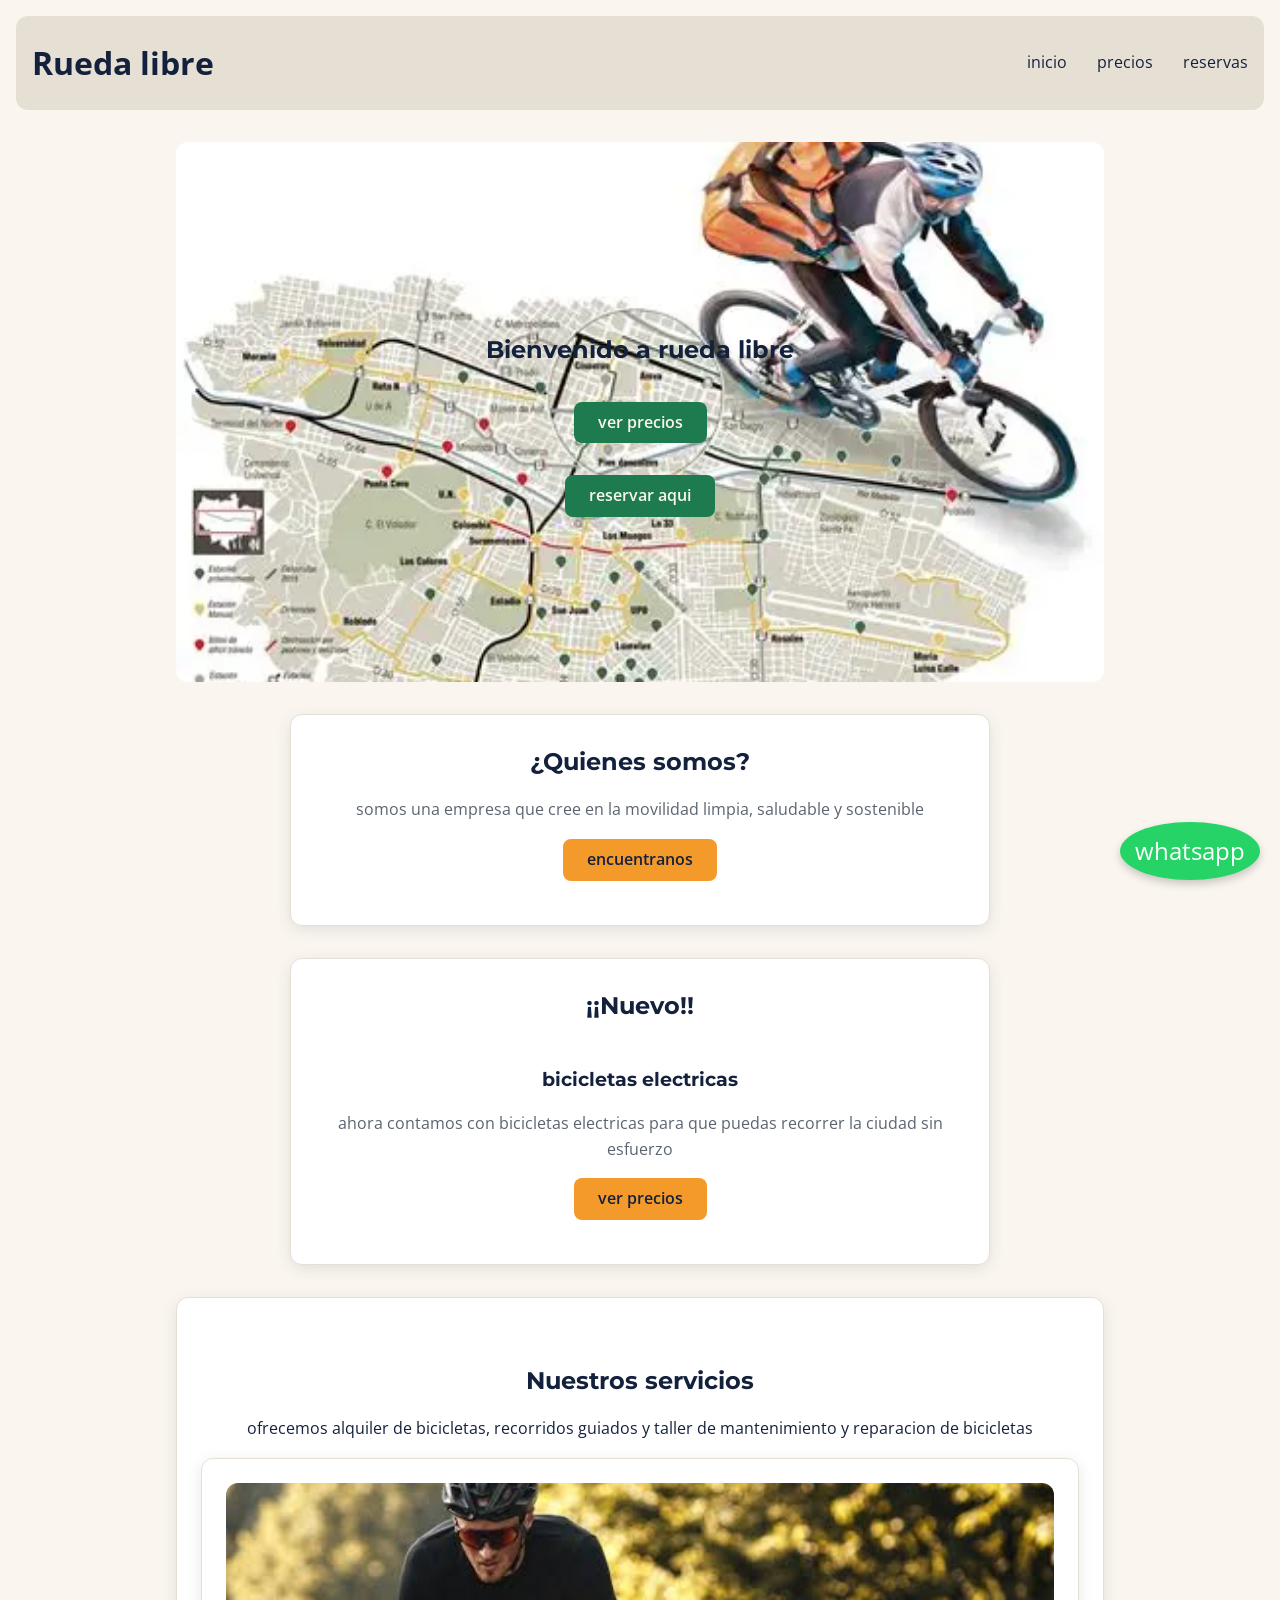
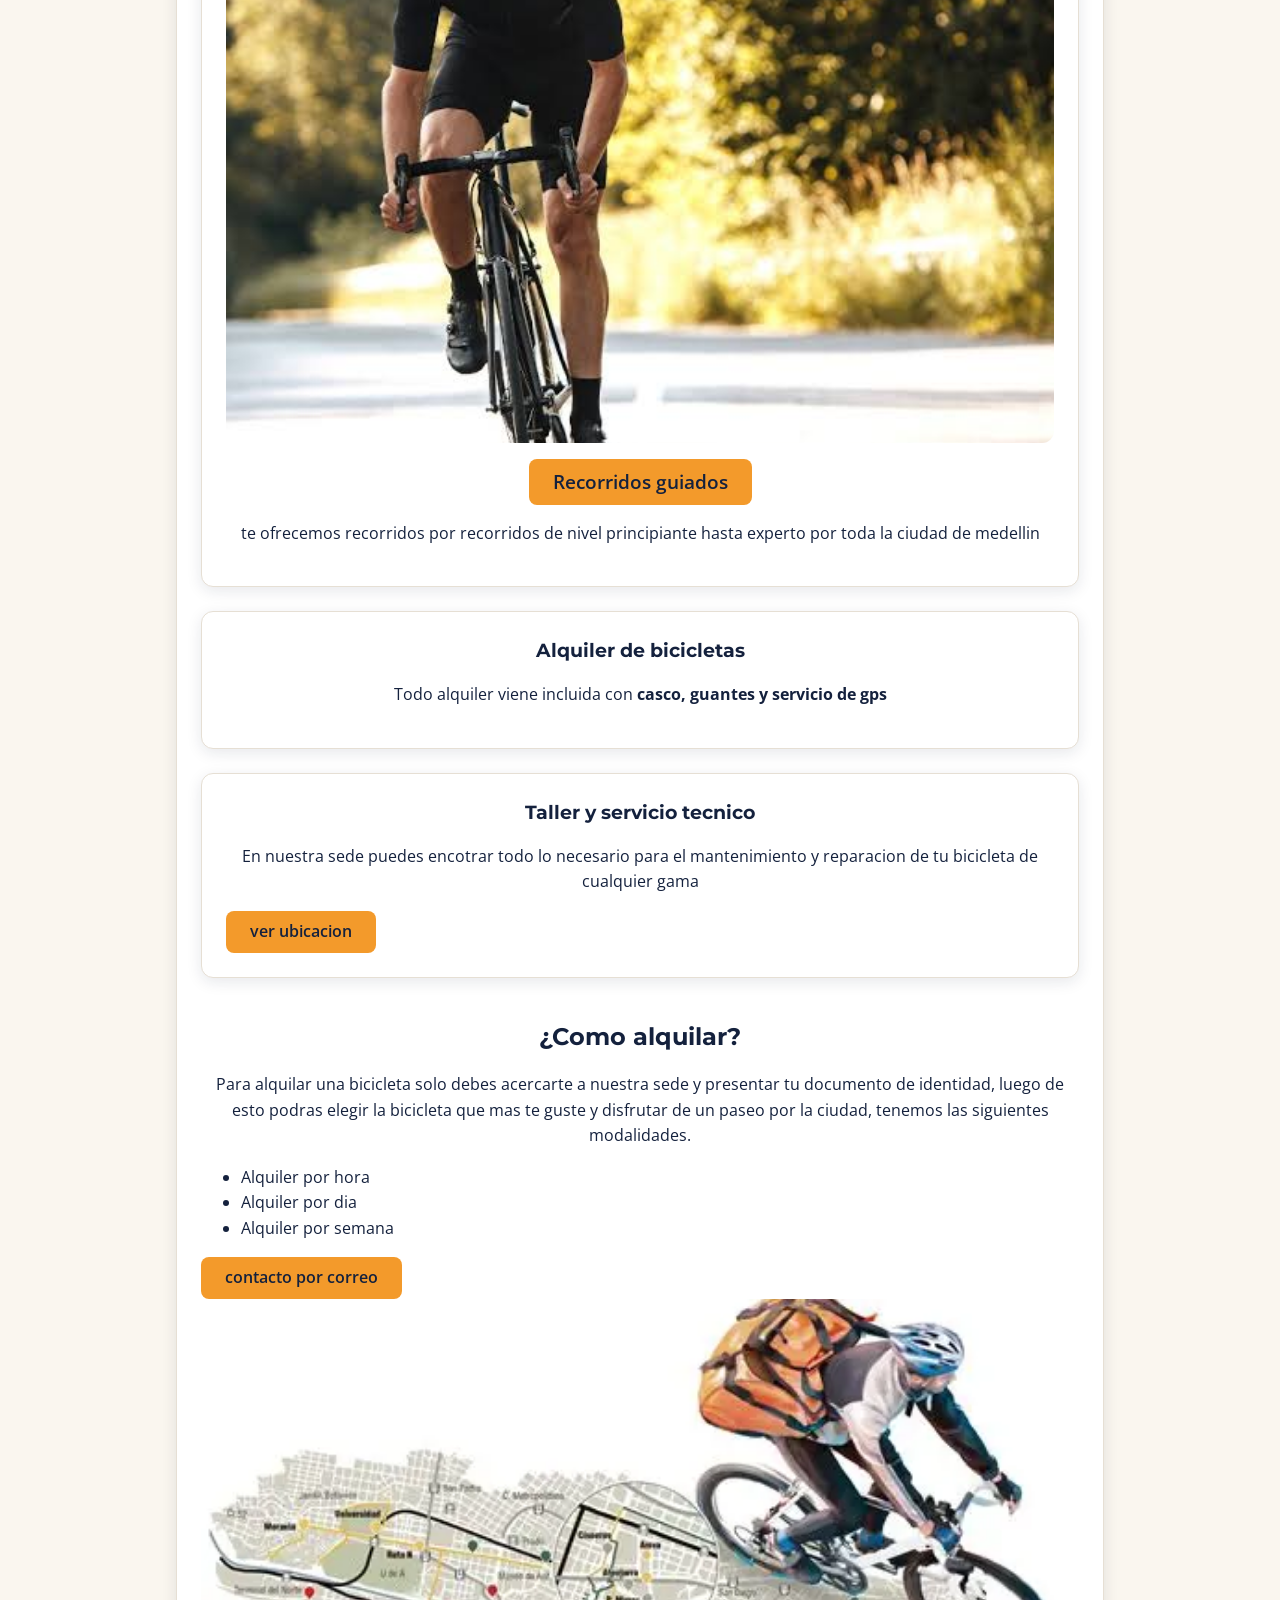
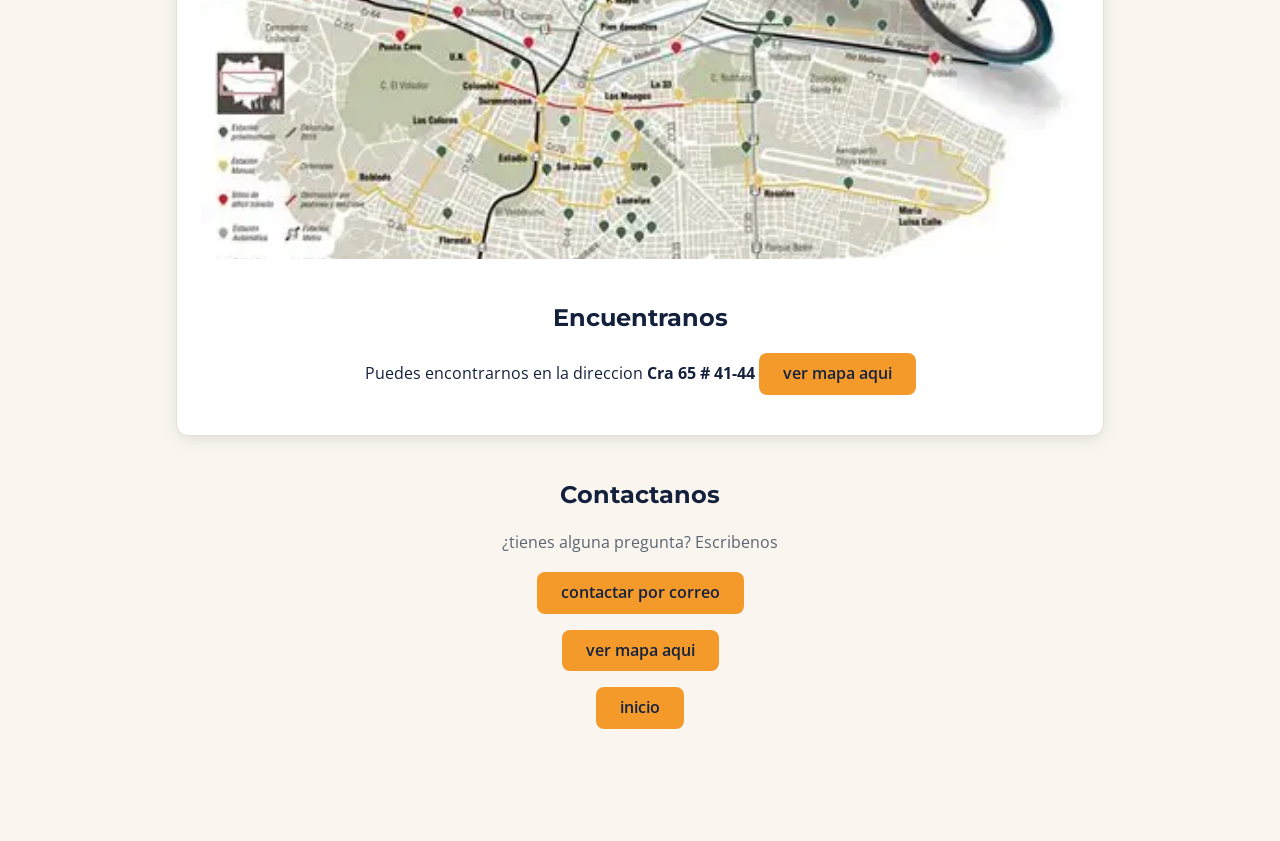
==== index.html @ 45652e99 "featured: rueda libre 1.0.1" ====
<!DOCTYPE html>
<html lang="es">

<head>
    <meta charset="UTF-8">
    <meta name="viewport" content="width=device-width, initial-scale=1.0">
    <link rel="stylesheet" href="styles.css">
    <link rel="preconnect" href="https://fonts.googleapis.com">
    <link rel="preconnect" href="https://fonts.gstatic.com" crossorigin>

    <link href="https://fonts.googleapis.com/css2?family=Montserrat:wght@700&family=Open+Sans:wght@400;600&display=swap"
        rel="stylesheet">
    <title>Rueda libre | alquiler de bicicletas en medellin</title>
</head>

<body>
    <a href="//wa.me/573103456789" class="whatsapp" target="_blank" rel="noopener noreferrer">whatsapp</a>
        
        
    <header class="encabezado">
        <h1>Rueda libre</h1>

        <nav class="navegacion">

            <ul>

                <li>
                    <a href="index.html" target="_self">
                        inicio
                    </a>
                </li>

                <li>
                    <a href="precios.html" target="_self">
                        precios
                    </a>
                </li>

                <li>
                    <a href="paginas/reservas.html" target="_self">
                        reservas
                    </a>
                </li>

            </ul>

        </nav>

    </header>

    <main>

        <section id="portada">

            <h2>Bienvenido a rueda libre</h2>

            <p>
                <a href="precios.html" class="boton-principal">
                    ver precios
                </a>
            </p>

            <p>
                <a href="paginas/reservas.html" class="boton-principal">
                    reservar aqui
                </a>
            </p>

        </section>


        <section class="tarjeta">
            <h2>¿Quienes somos?</h2>

            <p>

                somos una empresa que cree en la movilidad limpia, saludable y sostenible

            </p>

            <p>
                <a href="#encuentranos" class="boton-secundario">
                    encuentranos
                </a>

            </p>
        </section>

        <article class="tarjeta">
            <h2>¡¡Nuevo!!</h2>
            <h3>bicicletas electricas</h3>

            <p>
                ahora contamos con bicicletas electricas para que puedas recorrer la ciudad sin esfuerzo
            </p>

            <p>
                <a href="precios.html#bicicletas_electricas" class="boton-secundario">
                    ver precios
                </a>
            </p>
           
        </article>

        <section class="tarjeta-servicio">
            <h2>Nuestros servicios</h2>

            <p>
                ofrecemos alquiler de bicicletas, recorridos guiados y taller de mantenimiento y reparacion de
                bicicletas

            </p>


            <article class="tarjeta-servicio">
                <img src="img/bicicleta.jpg" alt="bicicleta">
                <h3>
                    <a href="precios.html#recorridos_guiados" class="boton-secundario">Recorridos guiados</a>
                </h3>
                <p>

                    te ofrecemos recorridos por recorridos de nivel principiante hasta experto por toda la ciudad de
                    medellin

                </p>
            </article>

            <article class="tarjeta-servicio">

                <h3>Alquiler de bicicletas</h3>

                <p>

                    Todo alquiler viene incluida con <strong>casco, guantes y servicio de gps</strong>

                </p>

            </article>

            <article class="tarjeta-servicio">

                <h3>Taller y servicio tecnico</h3>

                <p>

                    En nuestra sede puedes encotrar todo lo necesario para el mantenimiento y reparacion de tu bicicleta
                    de cualquier gama

                </p>

                <a class="boton-secundario"
                    href="https://www.bing.com/maps/search?FORM=HDRSC6&style=r&q=taller+de+bicicletas+medellin&secq=Almac%C3%A9n+y+taller+de+bicicletas+Diego+Martinez+WORLD+BIKES+CENTER&sece=ypid%3AYN1D21621FA245F7ED&cp=6.267298%7E-75.589561&lvl=12.6"
                    target="_blank">

                    ver ubicacion

                </a>

            </article>

            <section>

                <h2>¿Como alquilar?</h2>

                <p>

                    Para alquilar una bicicleta solo debes acercarte a nuestra sede y presentar tu documento de
                    identidad, luego de esto podras elegir la bicicleta que mas te guste y disfrutar de un paseo por la
                    ciudad, tenemos las siguientes modalidades.

                </p>

                <ul>
                    <li>Alquiler por hora</li>
                    <li>Alquiler por dia</li>
                    <li>Alquiler por semana</li>
                </ul>

                <a class="boton-secundario" href="mailto:hola@ruedalibre.example" target="_self">
                    contacto por correo
                </a>

                <img src="img/ruta.jpg" alt="ruta" class="foto-ruta">
            </section>

            <section id="encuentranos">
                <h2>Encuentranos</h2>

                <p>

                    Puedes encontrarnos en la direccion <strong>Cra 65 # 41-44</strong>
                    <a class="boton-secundario"
                        href="https://www.bing.com/maps/search?FORM=HDRSC6&style=r&q=Cra+65+%23+41-44&secq=Almac%C3%A9n+y+taller+de+bicicletas+Diego+Martinez+WORLD+BIKES+CENTER&sece=ypid%3AYN1D21621FA245F7ED&cp=6.267298%7E-75.589561&lvl=12.6"
                        target="_blank">
                        ver mapa aqui
                    </a>

                </p>

            </section>

    </main>
    <footer class="texto_secundario">

        <h2>Contactanos</h2>

        <p>
            ¿tienes alguna pregunta? Escribenos
        </p>


        <p>
            <a class="boton-secundario" href="mailto:hola@ruedalibre.example">
                contactar por correo
            </a>
        </p>

        <p>
            <a class="boton-secundario"
                href="https://www.bing.com/maps/search?FORM=HDRSC6&style=r&q=Cra+65+%23+41-44&secq=Almac%C3%A9n+y+taller+de+bicicletas+Diego+Martinez+WORLD+BIKES+CENTER&sece=ypid%3AYN1D21621FA245F7ED&cp=6.267298%7E-75.589561&lvl=12.6"
                target="_blank">
                ver mapa aqui
            </a>
        </p>
        <p>
            <a href="index.html" class="boton-secundario">inicio</a>
        </p>

    </footer>
</body>

</html>
---- styles.css ----
:root {
    --color-primary: #1E7A4F;
    --color-primary-hover: #17613E;

    --color-secondary: #F39A2B;
    --color-secondary-hover: #D98216;

    --color-heading: #14213D;
    --color-background: #FAF6EF;
    --color-text-secondary: #5B6470;

    --color-card: #FFFFFF;
    --color-border: #E6DFD4;

    --border-radius: 12px;
    --shadow-card: 0 4px 15px rgba(20, 33, 61, 0.10);
    --font-heading: "Montserrat", sans-serif;
    --font-body: "Open Sans", Arial, sans-serif;
    --space-sm: 0.5rem;
    --space-md: 1rem;
    --space-lg: 1.5rem;
    --space-xl: 2rem;

}

*,
*::before,
*::after { box-sizing: border-box; }

body {
    margin: 0;
    padding: var(--space-md);

    font-family: var(--font-body);
    font-weight: 400;

    color: var(--color-heading);
    background-color: var(--color-background);
    padding-bottom: 6rem;
    line-height: 1.6;
}

a {
    color: var(--color-primary);
}



a:focus-visible,
  button:focus-visible {
      outline: 3px solid var(--color-heading);
      outline-offset: 3px;
  }



.bici-electrica {
    display:flex;
    justify-content: center;
    align-items: center;
    gap: 100px;
}

.boton-principal {
    display: inline-block;
    padding: var(--space-sm) var(--space-lg);

    background-color: var(--color-primary);
    color: var(--color-background);

    font-family: var(--font-body);
    font-weight: 600;
    text-align: center;
    text-decoration: none;

    border: none;
    border-radius: var(--space-sm);

    cursor: pointer;

    transition: filter 0.2s ease;
}
.boton-principal:hover {
    filter: brightness(0.9);
}
.boton-secundario {
    display: inline-block;
    padding: var(--space-sm) var(--space-lg);

    background-color: var(--color-secondary);
    color: var(--color-heading);

    font-family: var(--font-body);
    font-weight: 600;
    text-align: center;
    text-decoration: none;

    border: none;
    border-radius: var(--space-sm);

    cursor: pointer;

    transition: filter 0.2s ease;
}
.boton-secundario:hover {
      background-color: var(--color-secondary-hover);
      box-shadow: var(--shadow-card);
  }

.campo-check {
    display: flex;
    
    justify-content: flex-start;
    gap: var(--space-md);
    max-width: 420px;
    margin: var(--space-lg) auto;
    padding: var(--space-md);
    background-color: var(--color-card);
    border: 2px solid var(--color-border);
    border-radius: var(--border-radius);
}

.campo-check:hover {
    border-color: var(--color-primary);
}

.campo-check:focus-within {
    border-color: var(--color-heading);
    box-shadow: 0 0 0 4px rgba(20, 33, 61, 0.30);
}

.campo-check input[type="checkbox"] {
    width: 1.5rem;
    height: 1.5rem;
    flex-shrink: 0;
    margin: 0;
    padding: 0;
    accent-color: var(--color-primary);
    cursor: pointer;
}

.campo-check label {
    color: var(--color-heading);
    cursor: pointer;
}

.encabezado{
    display:flex;
    justify-content: space-between;
    border-radius: var(--border-radius);
    min-height: 70px;
    align-items: center;
    background-color: var(--color-border);
    padding-right: var(--space-md); 
    padding-left: var(--space-md);
    
    
}

.formulario {
    max-width: 36rem;
    margin: var(--space-xl) auto;
    padding: var(--space-xl);
    background-color: var(--color-card);
    border: 1px solid var(--color-border);
    border-radius: var(--border-radius);
}

.campo-form {
    margin-bottom: var(--space-lg);          
}
.campo-form label {
    display: block;                          
    margin-bottom: var(--space-sm);
    font-weight: 600;
}

.boton-cta {
      display: inline-block;
      padding: var(--space-md) var(--space-xl);
      background-color: var(--color-primary);
      color: var(--color-card);
      border: none;
      border-radius: var(--space-sm);
      font-family: var(--font-body);
      font-size: 1rem;
      font-weight: 600;
      text-decoration: none;
      cursor: pointer;
  }
  .boton-cta:hover { background-color: var(--color-primary-hover); }

h2,
h3
{
    font-family: var(--font-heading);
    font-weight: 700;
    color: var(--color-heading);
    width: 100%;
    margin: 40px auto 20px auto;
    text-align: center;
    margin-bottom: var(--space-md);
}

img {
    max-width: 100%;
    height: auto;
}

.imagen {
    display: block;
    width: 50%;
    margin: var(--space-md) auto;
    border-radius: var(--border-radius);
}


input,
select,
textarea {
    width: 100%;
    padding: var(--space-sm) var(--space-md);
    font-family: var(--font-body);
    color: var(--color-heading);
    background-color: var(--color-card);
    border: 2px solid var(--color-text-secondary);
    border-radius: var(--space-sm);
}

input:hover,
select:hover,
textarea:hover {
    border-color: var(--color-primary);
}

input:focus,
select:focus,
textarea:focus {
    outline: none; /* quitamos el del navegador... */
    border-color: var(--color-heading); /* ...y lo reemplazamos por borde + halo */
    box-shadow: 0 0 0 4px rgba(20, 33, 61, 0.30);
}

main {
    max-width: 60rem;
    margin: 0 auto;
    padding: 0 var(--space-md);
}




.navegacion ul {
    display: flex;
    align-items: center;
    gap:30px;
    list-style: none;
    
}

.navegacion a{
    text-decoration: none;
    color:var(--color-heading);
}
.navegacion a:hover{
    color: var(--color-primary-hover);

}


#portada {
    display: flex;
    align-items: center;
    justify-content: center;
    flex-direction: column;
    margin: var(--space-xl) auto;
    min-height: 60vh;               
    padding: var(--space-xl) var(--space-md);
    text-align: center;
    background-color: var(--color-card);
    border-radius: var(--border-radius);

    background-image: url("img/ruta.jpg");
    background-size: cover;
    background-position: center;
    background-repeat: no-repeat;
}


.piepg {
    display: flex;
    justify-content: space-around;
    align-items: center;
    padding: var(--space-md);
    background-color: var(--color-card);
    border-top: 1px solid var(--color-border);
}


p {
    margin-bottom: var(--space-md);
    text-align: center;
}

.texto_secundario{
    color: var(--color-text-secondary);
    font-weight: 400;
}

.tarjeta-horario{
    display: flex;
    align-items: center;
    flex-direction: column;
    width: 100%;
    max-width: 700px;
    margin: var(--space-xl) auto;
    padding: 28px;

    background-color: var(--color-card);
    border: 1px solid var(--color-border);
    border-radius: var(--border-radius);
    box-shadow: var(--shadow-card);
}


.tarjeta {
    width: 100%;
    max-width: 700px;
    margin: var(--space-xl) auto;
    padding: 28px;

    background-color: var(--color-card);
    border: 1px solid var(--color-border);
    border-radius: var(--border-radius);
    box-shadow: var(--shadow-card);
}

.tarjeta caption,
.tarjeta h2 {
    margin-top: 0;
    margin-bottom: 12px;
    font-size: 1.5rem;
}

.tarjeta p {
    color: var(--color-text-secondary);
}

.tarjeta-servicio {
    padding: var(--space-lg);
    margin-bottom: var(--space-lg);          /* separación entre tarjetas */
    background-color: var(--color-card);
    border: 1px solid var(--color-border);   /* px solo en el borde */
    border-radius: var(--border-radius);
    box-shadow: var(--shadow-card);
}

.tarjeta-servicio img {
    display: block;
    object-position: center;
    height: 35rem;
    object-fit: cover;
    width: 100%;                             /* todo el ancho de la tarjeta */
    margin-bottom: var(--space-md);
    border-radius: var(--border-radius);
}

.tarjeta-servicio h3 {
    max-width: none;
    margin: 0 0 var(--space-sm);
    padding: 0;
}


table {
    width: 100%;
    margin: var(--space-lg) 0;
    border-collapse: collapse;
}

th,
td {
    padding: var(--space-sm) var(--space-md);
    border: 1px solid var(--color-border);
    text-align: left;
}

th {
    background-color: var(--color-primary);
    color: var(--color-card);                /* blanco */
}

tbody tr:nth-child(even) {
    background-color: var(--color-background);
}

.whatsapp {
    position: fixed;
    bottom: 20px;
    right: 20px;
    background-color: #25D366;
    color: white;
    padding: 10px 15px;
    border-radius: 50%;
    text-decoration: none;
    font-size: 24px;
    box-shadow: 0 4px 8px rgba(0, 0, 0, 0.2);
}
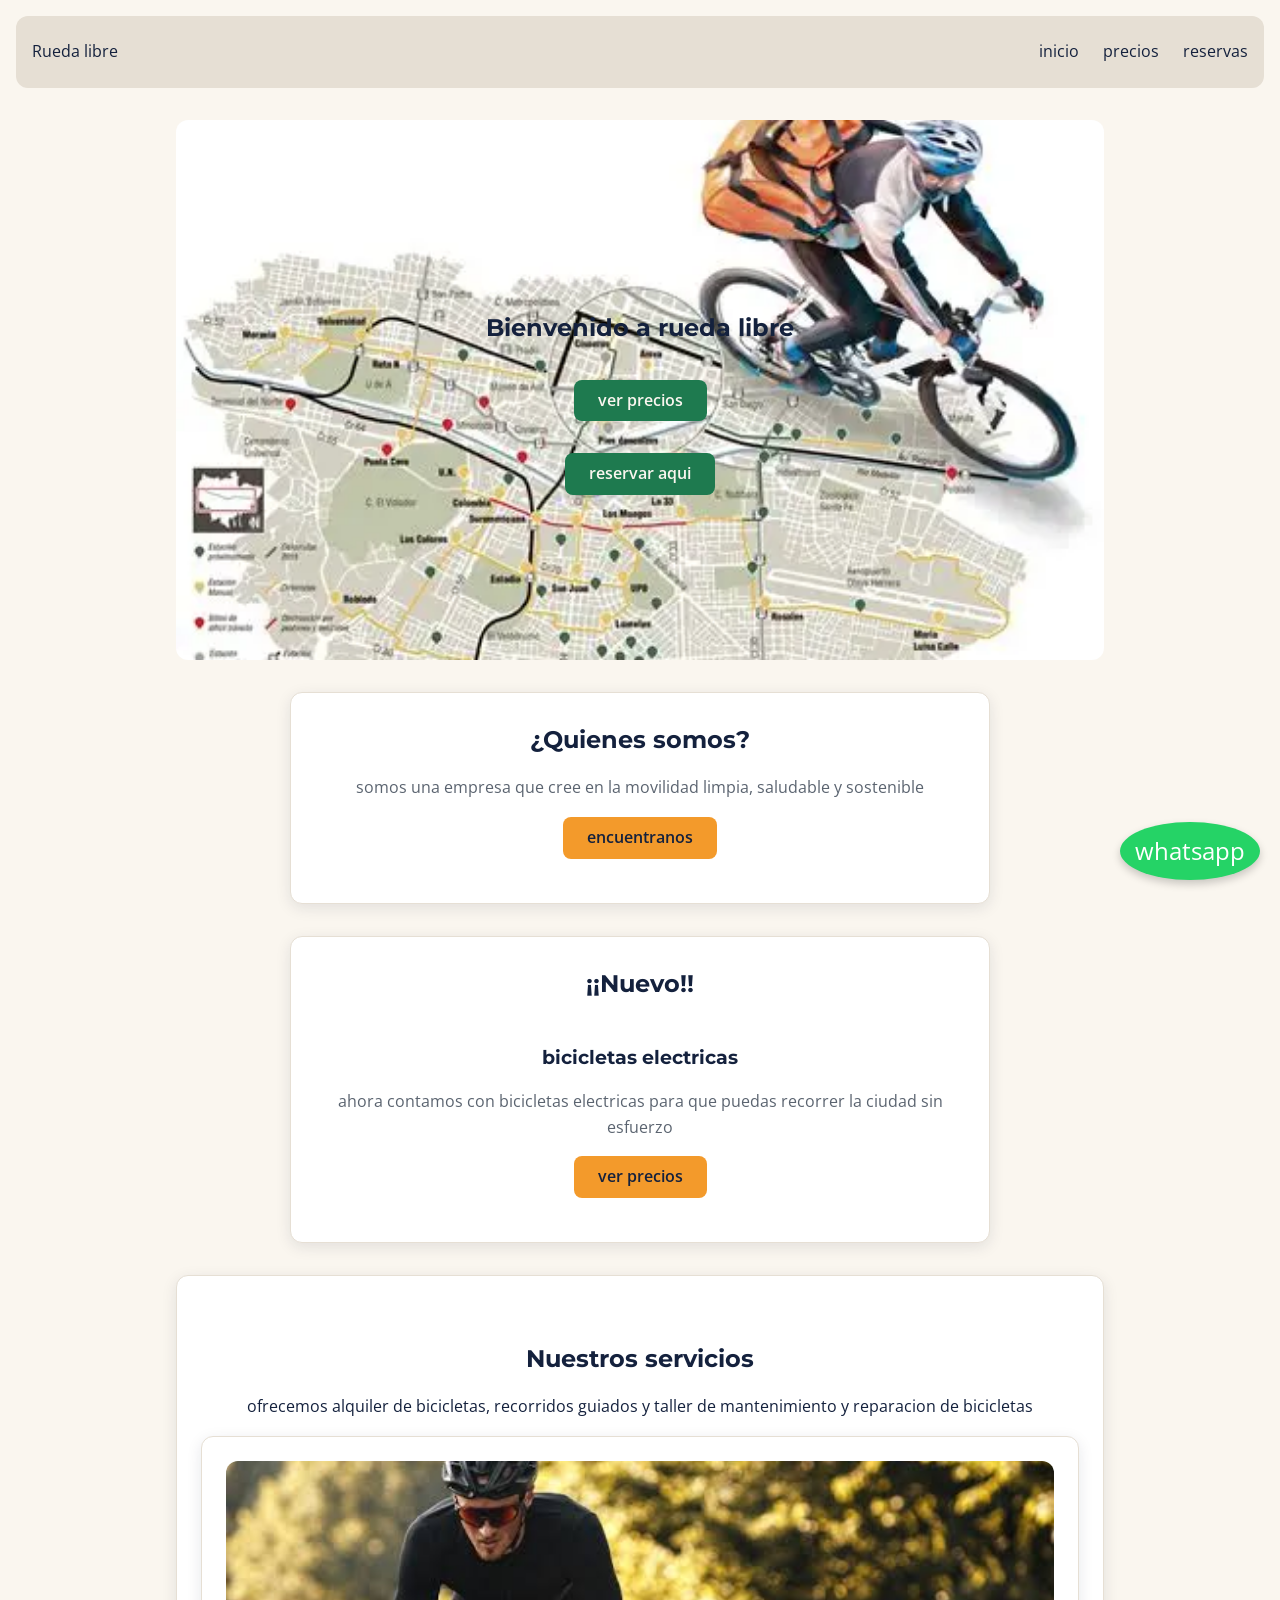
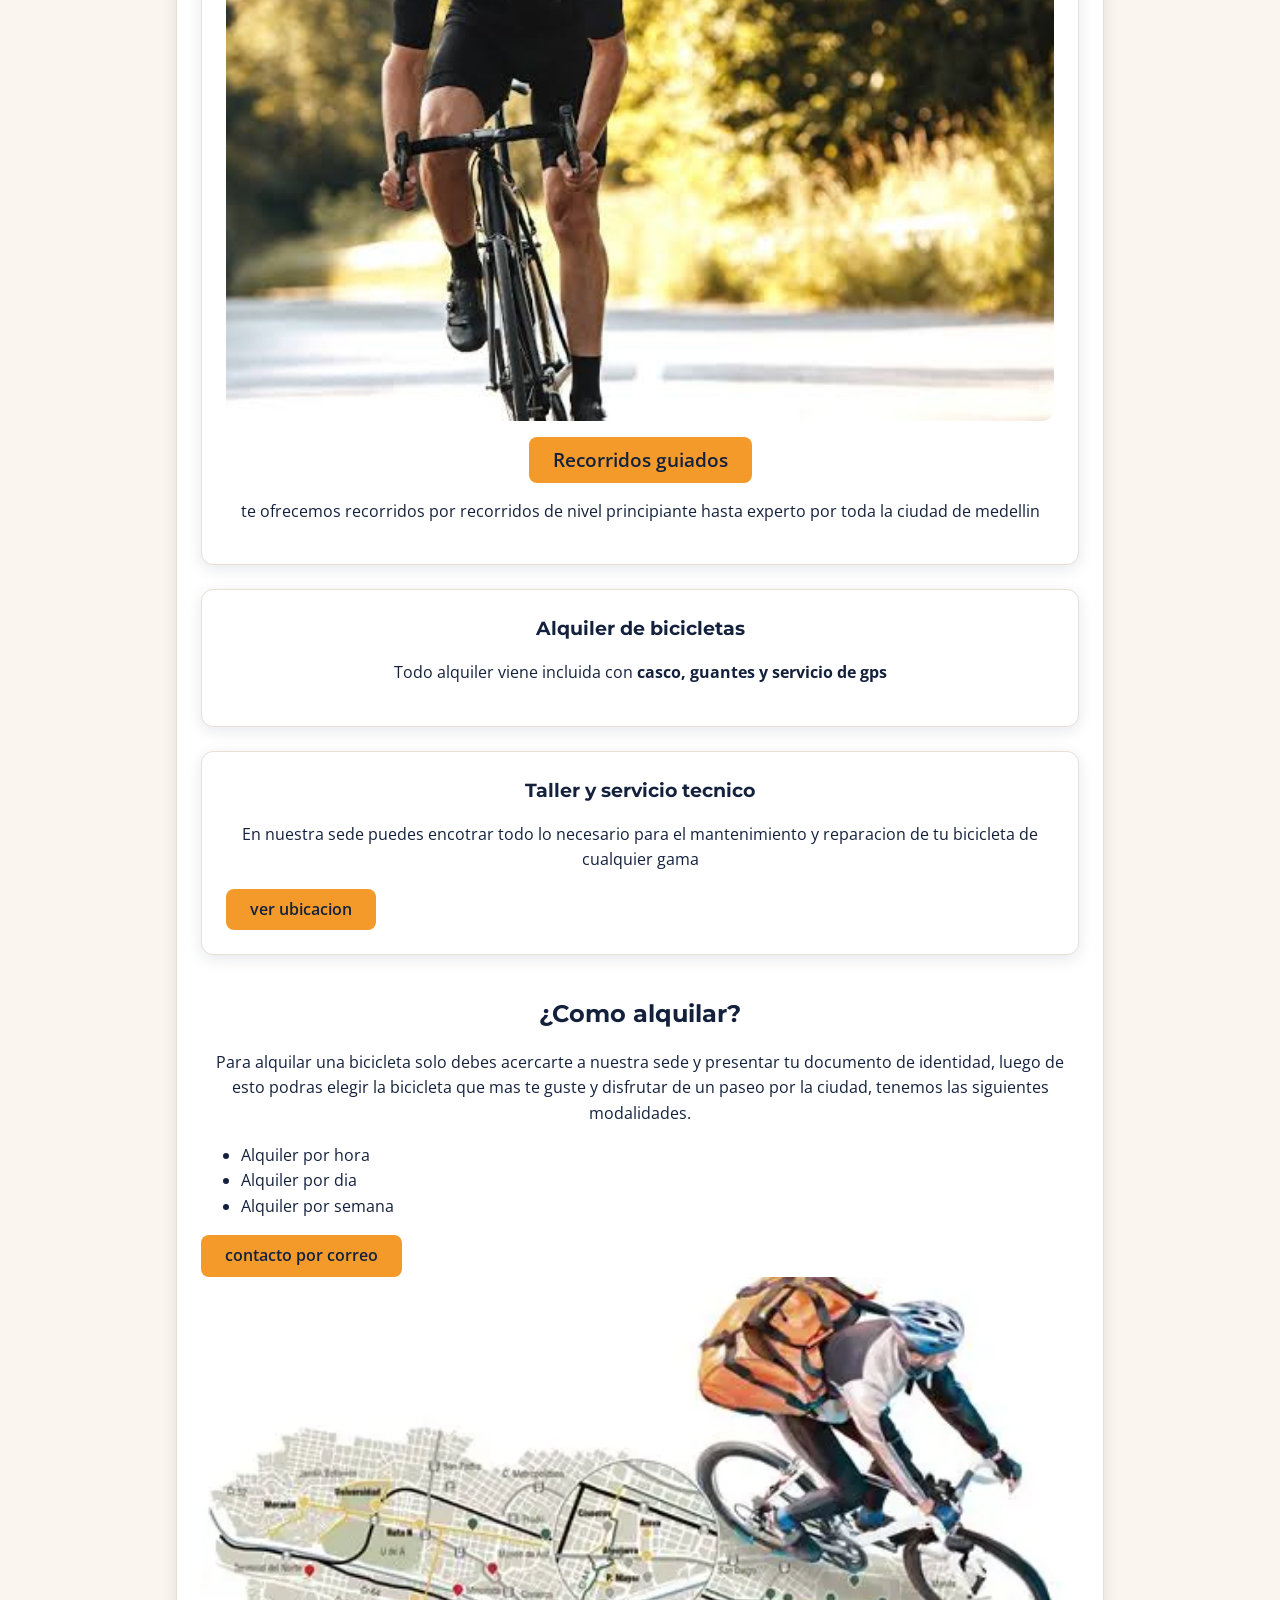
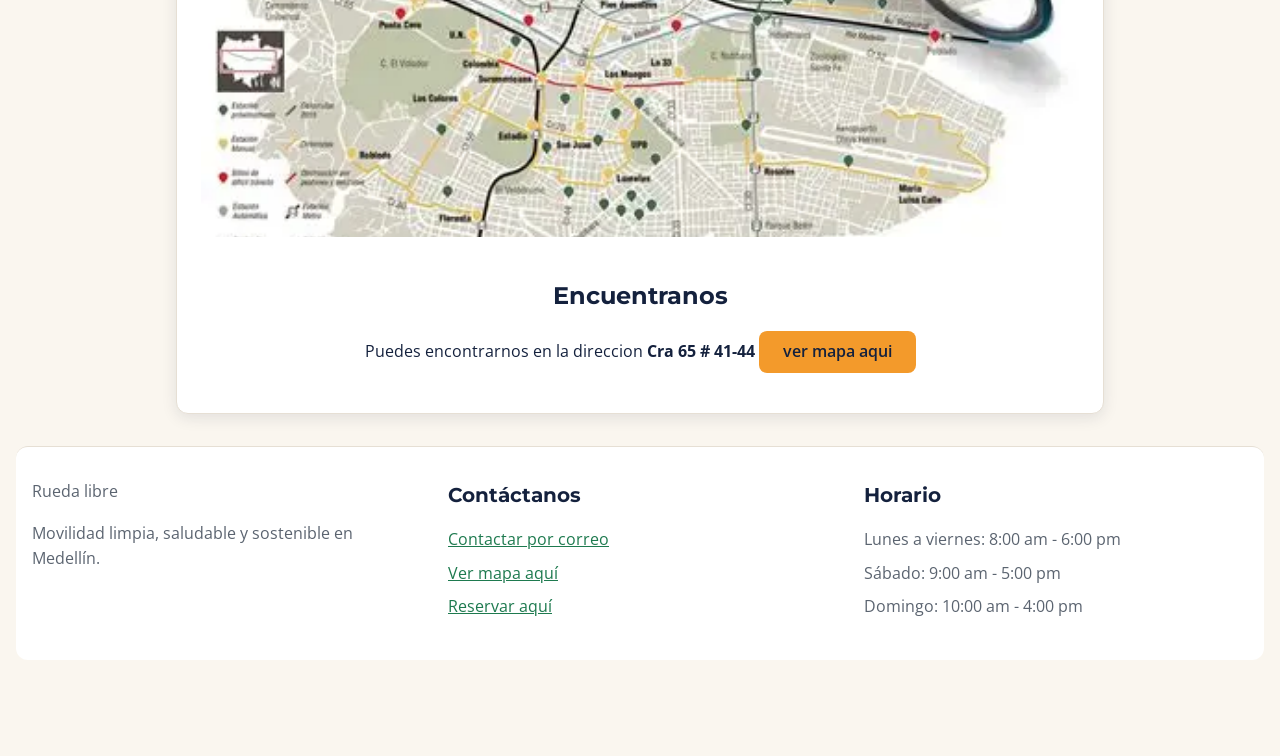
==== commit 9ae767d9: "featured: cambio pie de pagina" ====
--- a/index.html
+++ b/index.html
@@ -18,14 +18,14 @@
         
         
     <header class="encabezado">
-        <h1>Rueda libre</h1>
+        <p class = "logo">Rueda libre</p>
 
         <nav class="navegacion">
 
-            <ul>
+            <ul id="menu">
 
                 <li>
-                    <a href="index.html" target="_self">
+                    <a href="index.html" class="activo">
                         inicio
                     </a>
                 </li>
@@ -37,7 +37,7 @@
                 </li>
 
                 <li>
-                    <a href="paginas/reservas.html" target="_self">
+                    <a href="reservas.html" target="_self">
                         reservas
                     </a>
                 </li>
@@ -61,7 +61,7 @@
             </p>
 
             <p>
-                <a href="paginas/reservas.html" class="boton-principal">
+                <a href="reservas.html" class="boton-principal">
                     reservar aqui
                 </a>
             </p>
@@ -200,33 +200,29 @@
             </section>
 
     </main>
-    <footer class="texto_secundario">
-
-        <h2>Contactanos</h2>
-
-        <p>
-            ¿tienes alguna pregunta? Escribenos
-        </p>
-
-
-        <p>
-            <a class="boton-secundario" href="mailto:hola@ruedalibre.example">
-                contactar por correo
-            </a>
-        </p>
-
-        <p>
-            <a class="boton-secundario"
-                href="https://www.bing.com/maps/search?FORM=HDRSC6&style=r&q=Cra+65+%23+41-44&secq=Almac%C3%A9n+y+taller+de+bicicletas+Diego+Martinez+WORLD+BIKES+CENTER&sece=ypid%3AYN1D21621FA245F7ED&cp=6.267298%7E-75.589561&lvl=12.6"
-                target="_blank">
-                ver mapa aqui
-            </a>
-        </p>
-        <p>
-            <a href="index.html" class="boton-secundario">inicio</a>
-        </p>
-
+    <footer class="pie texto_secundario">
+        <div class="pie-bloque">
+            <p class="logo">Rueda libre</p>
+            <p>Movilidad limpia, saludable y sostenible en Medellín.</p>
+        </div>
+
+        <div class="pie-bloque">
+            <h2>Contáctanos</h2>
+            <ul class="pie-lista">
+                <li><a href="mailto:hola@ruedalibre.example">Contactar por correo</a></li>
+                <li><a href="https://www.bing.com/maps?q=Cra+65+%2341-44+Medell%C3%ADn" target="_blank" rel="noopener noreferrer">Ver mapa aquí</a></li>
+                <li><a href="reservas.html">Reservar aquí</a></li>
+            </ul>
+        </div>
+
+        <div class="pie-bloque">
+            <h2>Horario</h2>
+            <ul class="pie-lista">
+                <li>Lunes a viernes: 8:00 am - 6:00 pm</li>
+                <li>Sábado: 9:00 am - 5:00 pm</li>
+                <li>Domingo: 10:00 am - 4:00 pm</li>
+            </ul>
+        </div>
     </footer>
 </body>
-
 </html>
--- a/styles.css
+++ b/styles.css
@@ -146,9 +146,10 @@
 
 .encabezado{
     display:flex;
+    flex-wrap: wrap;
     justify-content: space-between;
     border-radius: var(--border-radius);
-    min-height: 70px;
+    min-height: 4.5rem;
     align-items: center;
     background-color: var(--color-border);
     padding-right: var(--space-md); 
@@ -252,8 +253,11 @@
 
 .navegacion ul {
     display: flex;
+    flex-wrap: wrap;
     align-items: center;
-    gap:30px;
+    gap:var(--space-md) var(--space-lg);
+    margin: 0;
+    padding: 0;
     list-style: none;
     
 }
@@ -287,13 +291,42 @@
 }
 
 
-.piepg {
+.pie {
     display: flex;
-    justify-content: space-around;
-    align-items: center;
-    padding: var(--space-md);
+    flex-wrap: wrap;
+    justify-content: space-between;     /* separación uniforme entre bloques */
+    align-items: flex-start;            /* alineados por arriba */
+    gap: var(--space-xl);
+    margin-top: var(--space-xl);
+    padding: var(--space-xl) var(--space-md);
     background-color: var(--color-card);
     border-top: 1px solid var(--color-border);
+    border-radius: var(--border-radius);
+}
+
+.pie-bloque {
+    flex: 1 1 14rem;                    /* crece, se encoge y base de 14rem */
+}
+
+.pie h2 {
+    margin: 0 0 var(--space-md);
+    font-size: 1.25rem;
+    text-align: left;
+}
+
+.pie p {
+    margin-top: 0;
+    text-align: left;
+}
+
+.pie-lista {
+    margin: 0;
+    padding: 0;
+    list-style: none;
+}
+
+.pie-lista li {
+    margin-bottom: var(--space-sm);
 }
 
 
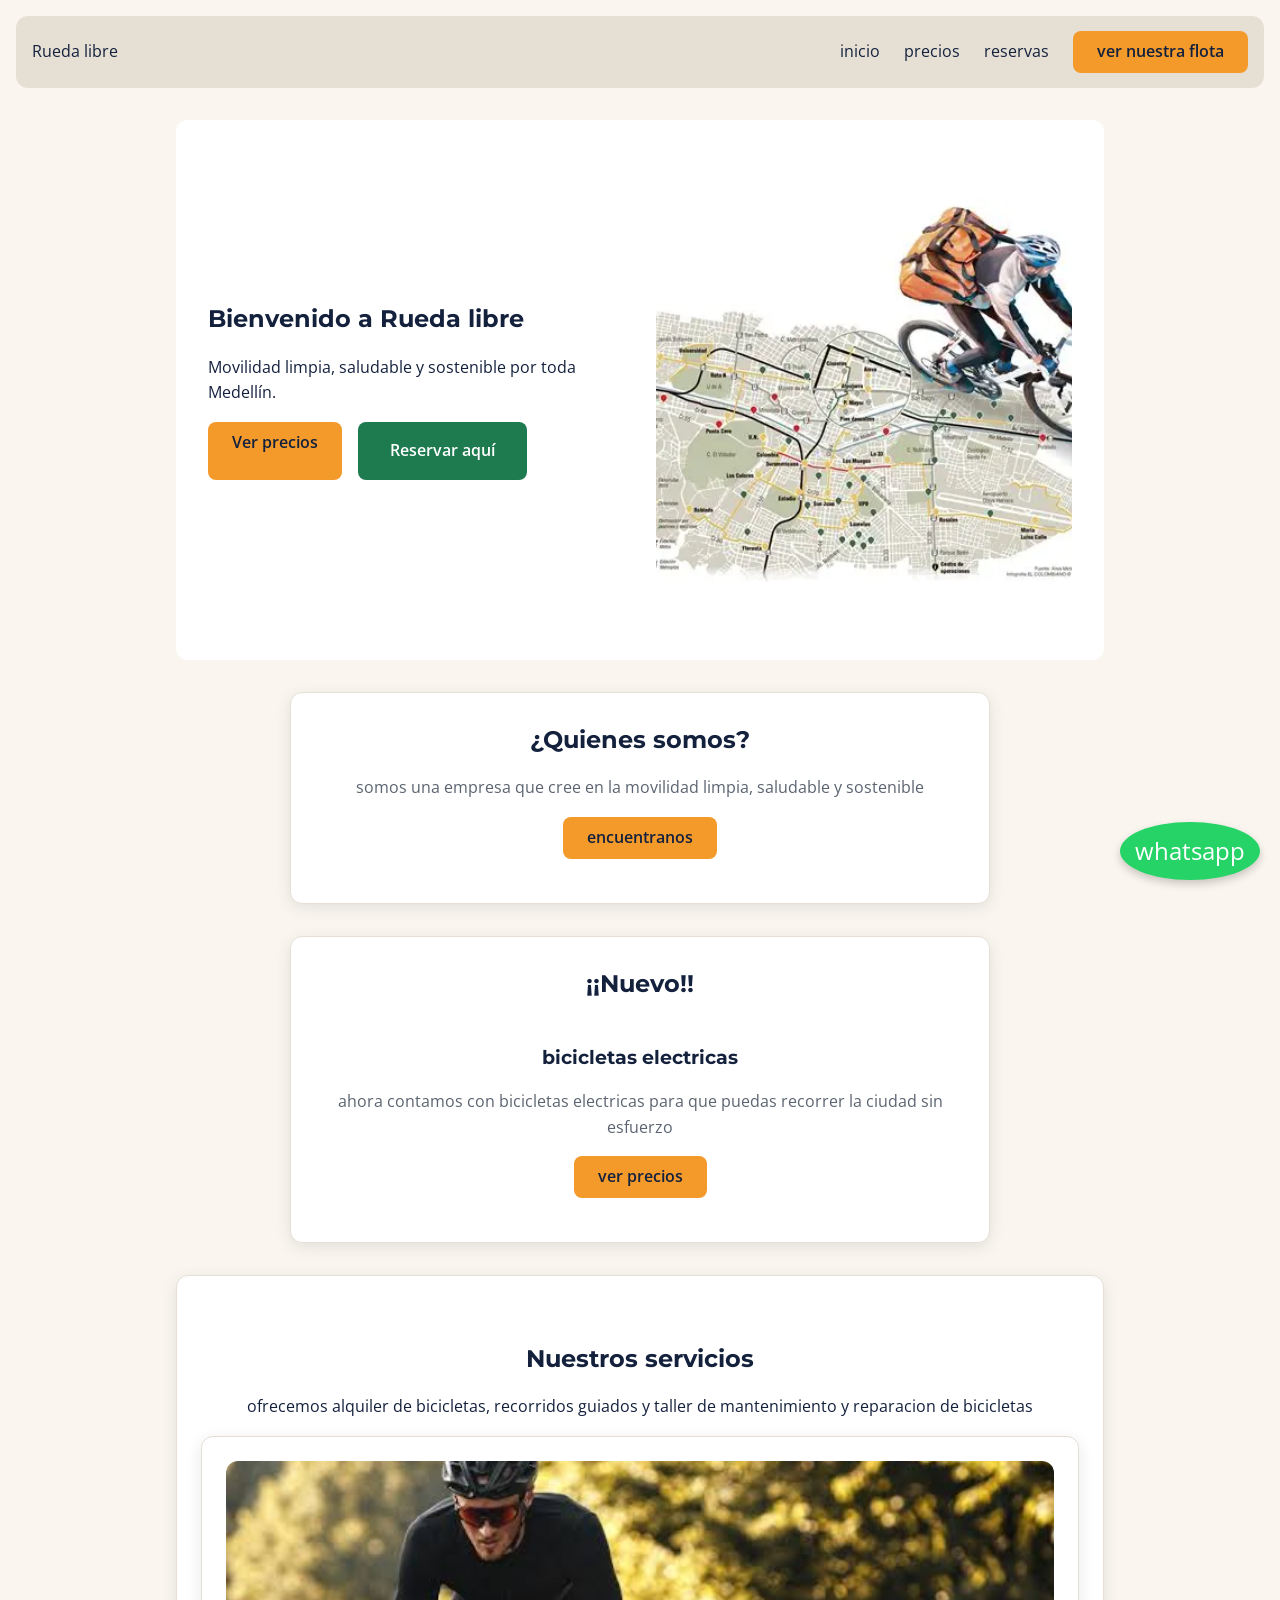
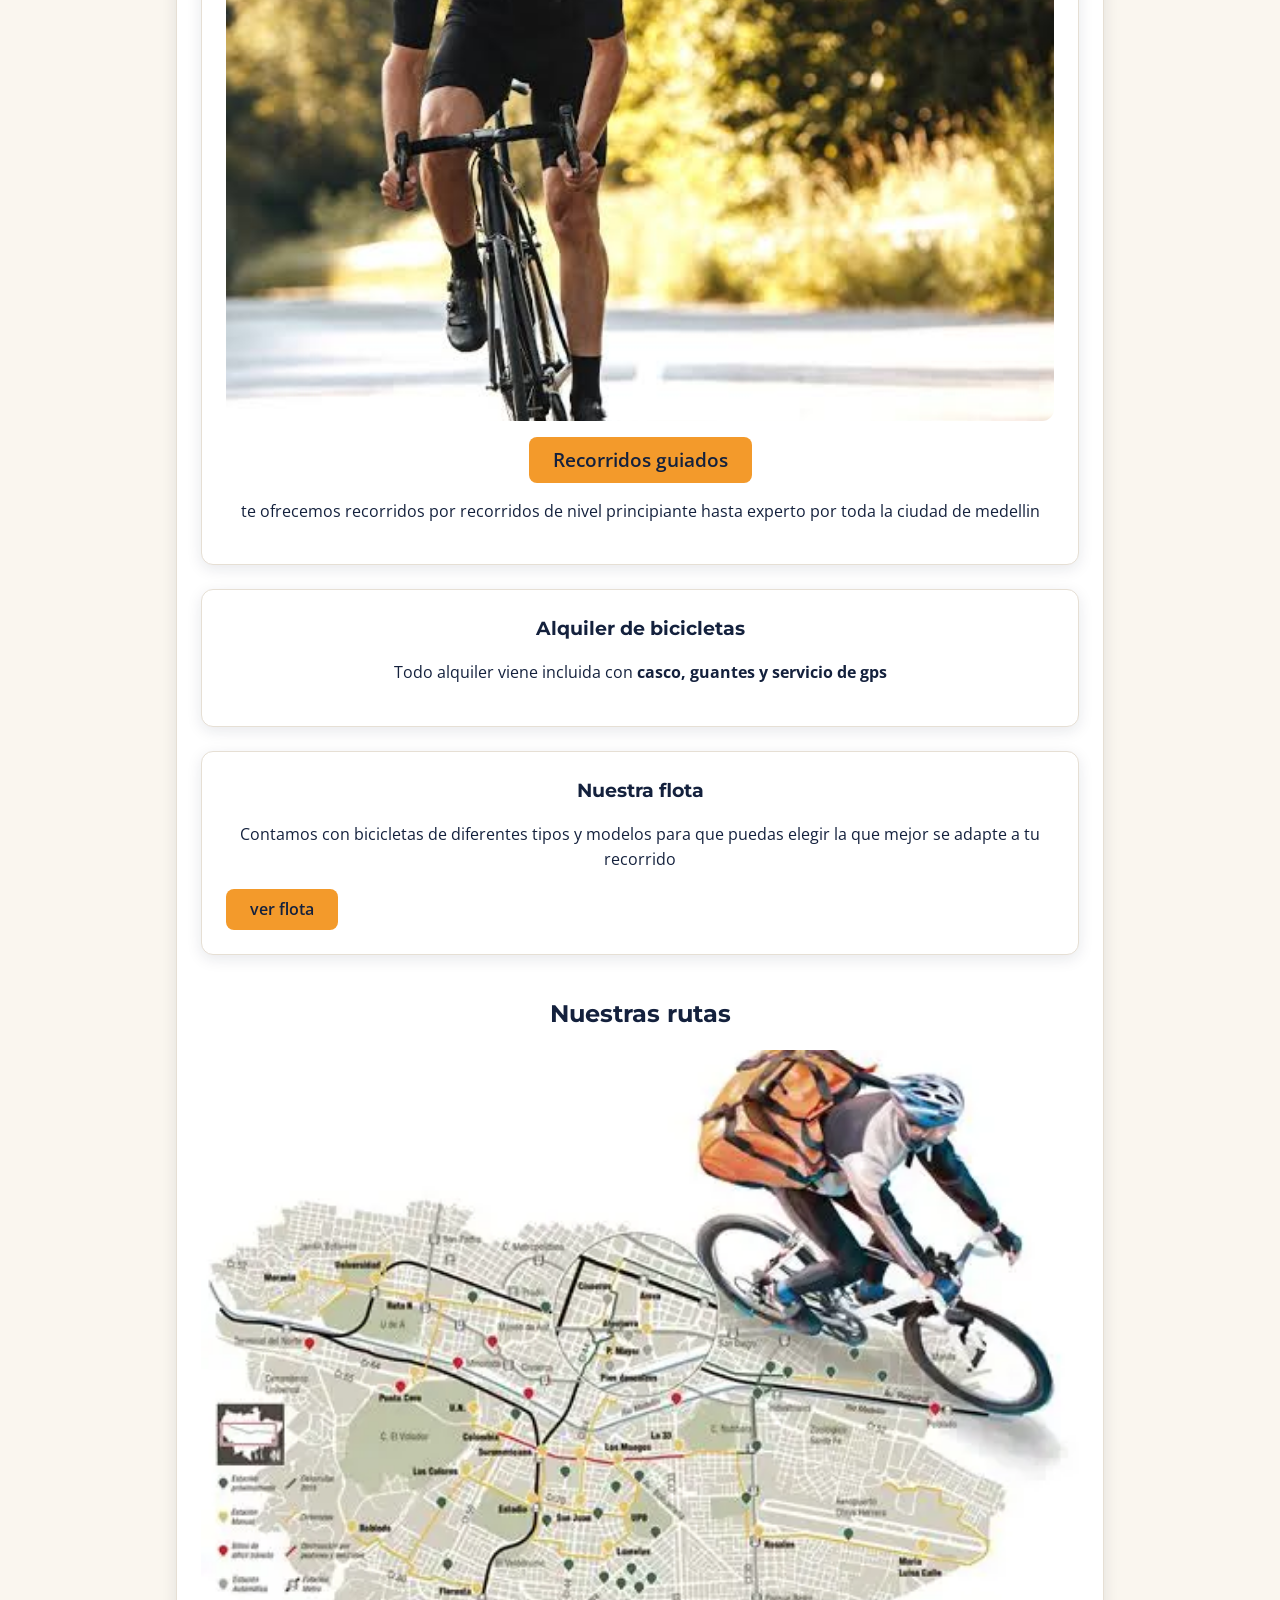
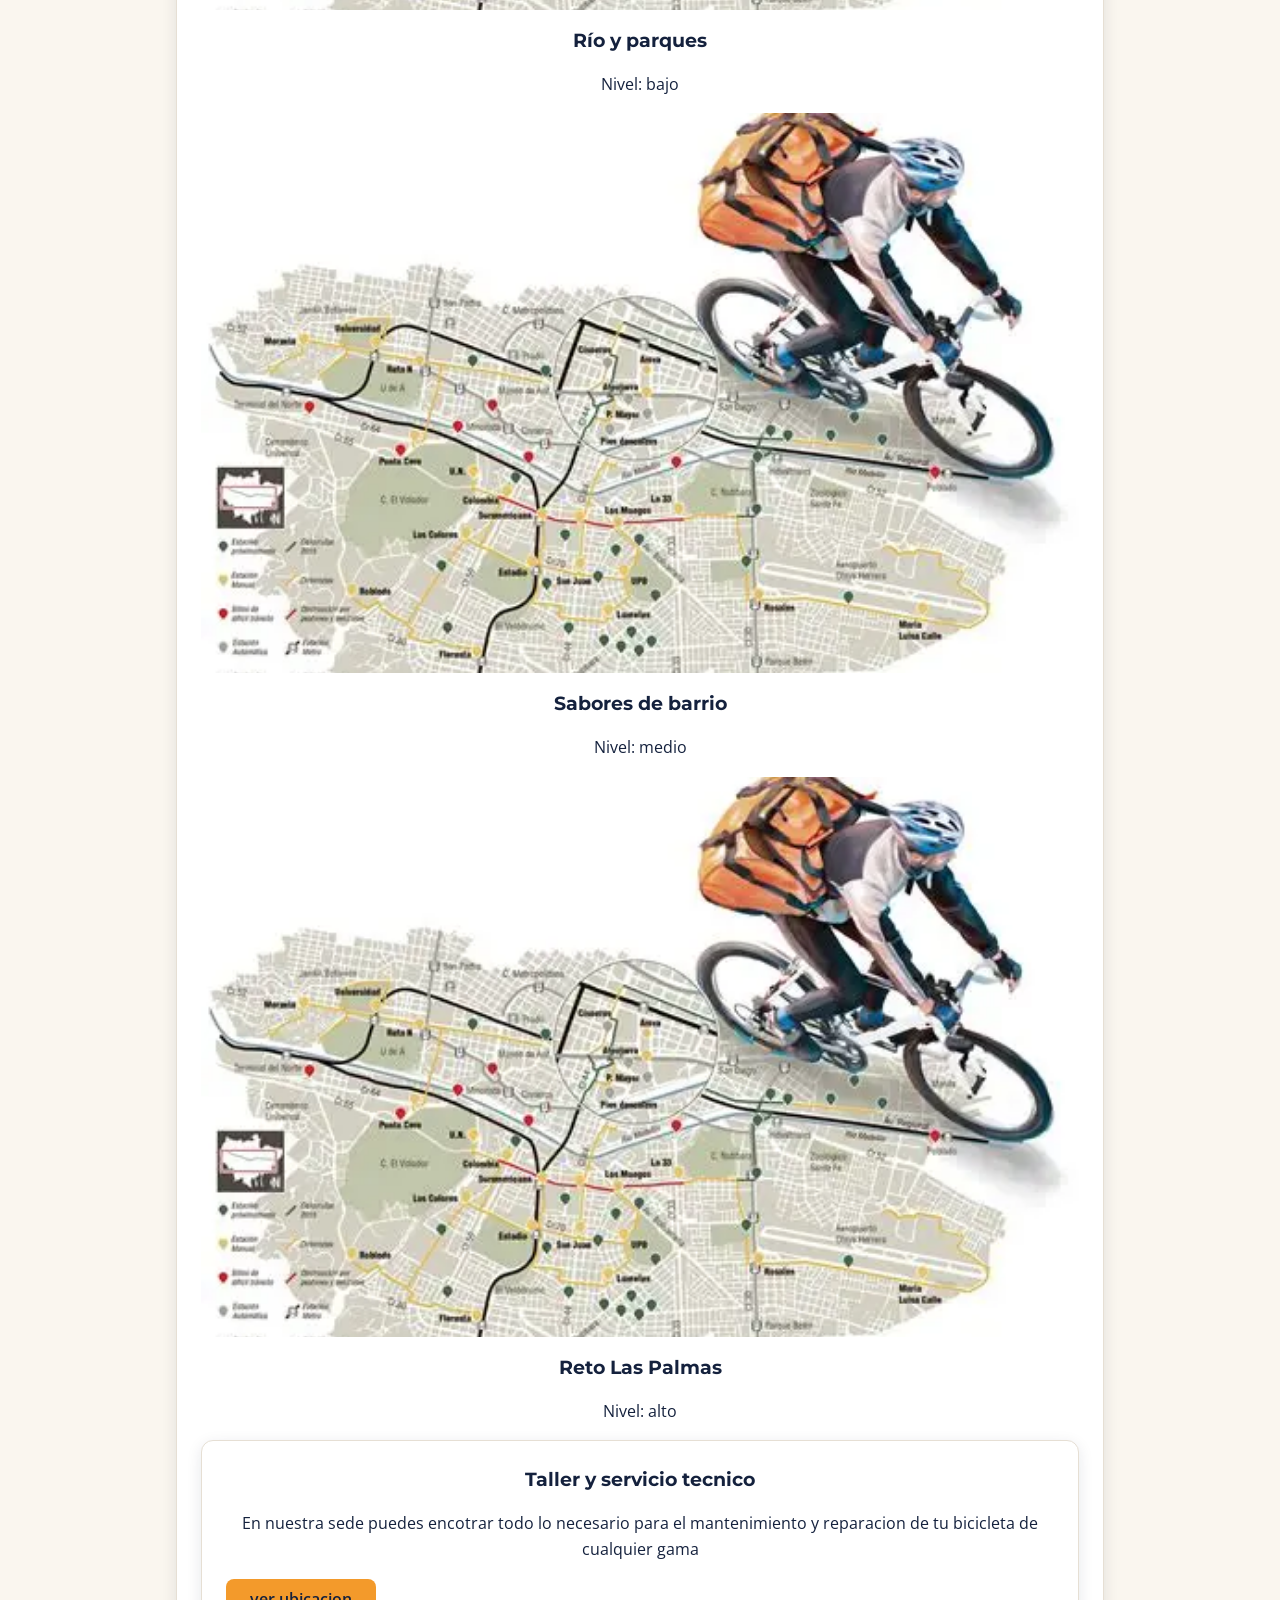
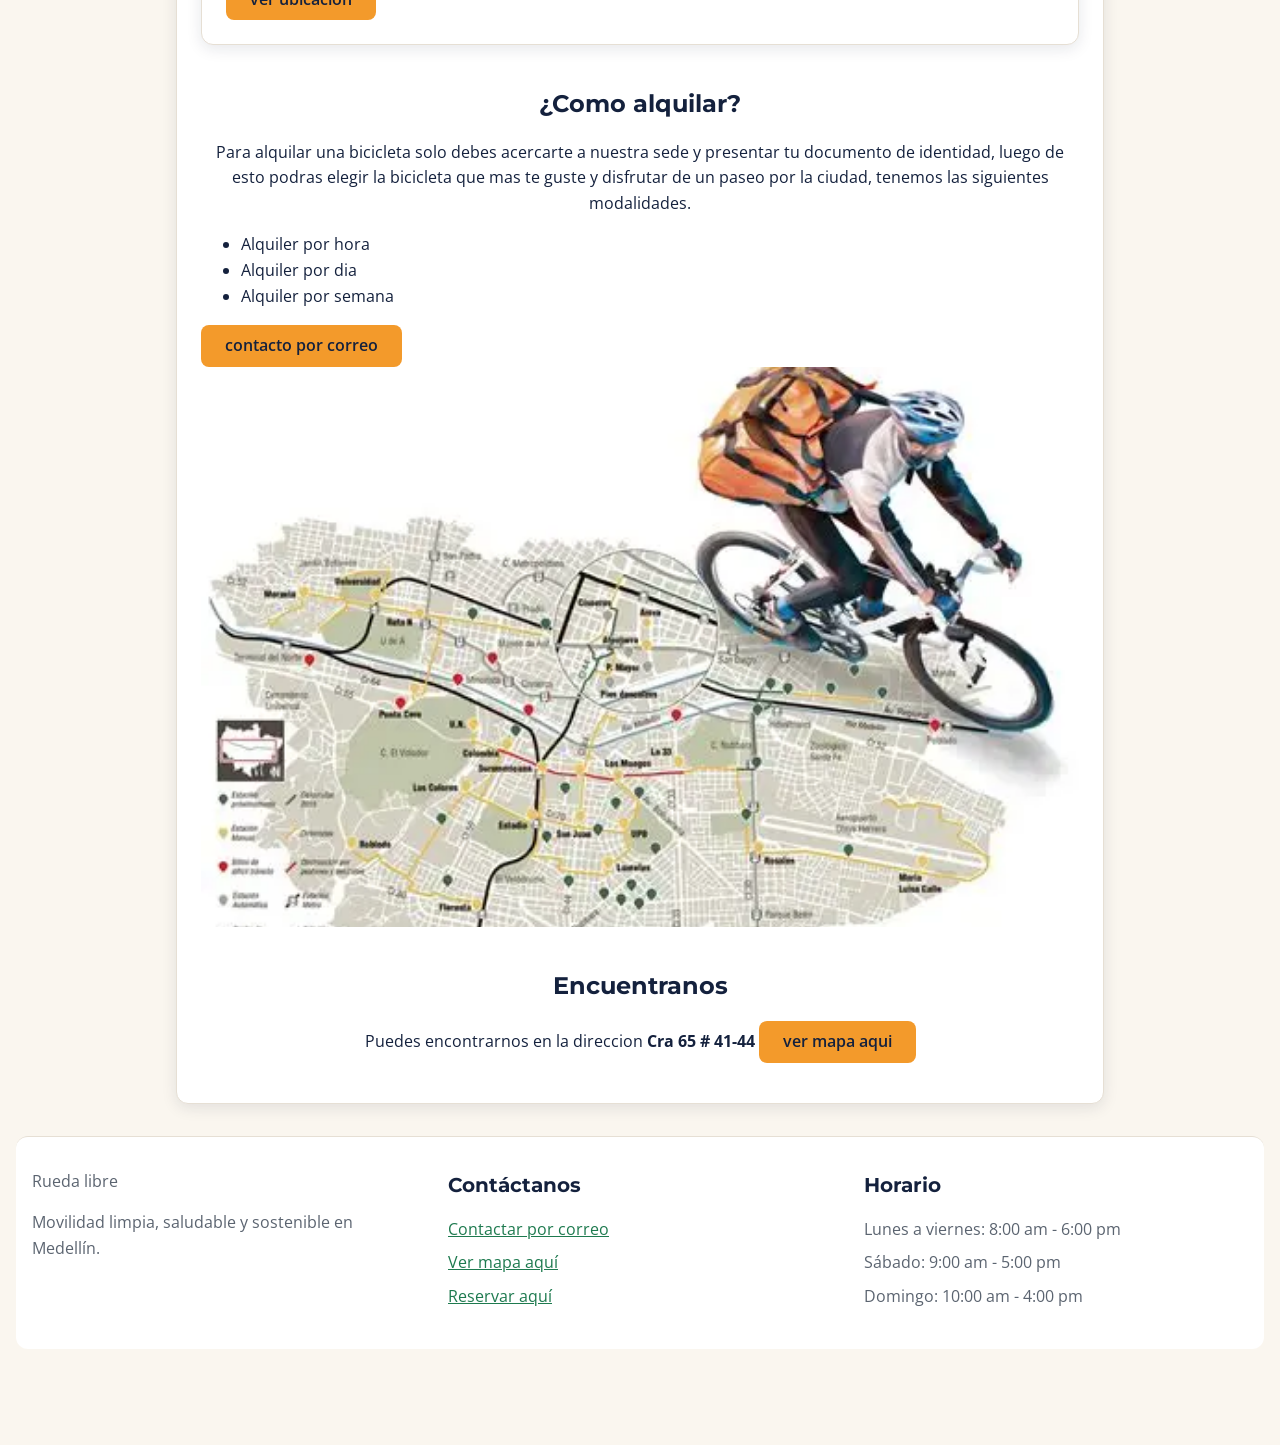
==== commit d3f332da: "featured: layout dos dimensiones" ====
--- a/index.html
+++ b/index.html
@@ -41,6 +41,11 @@
                         reservas
                     </a>
                 </li>
+                <li>
+                    <a href="flota.html" class="boton-secundario">
+                    ver nuestra flota
+                </a>
+                </li>
 
             </ul>
 
@@ -50,23 +55,17 @@
 
     <main>
 
-        <section id="portada">
-
-            <h2>Bienvenido a rueda libre</h2>
-
-            <p>
-                <a href="precios.html" class="boton-principal">
-                    ver precios
-                </a>
-            </p>
-
-            <p>
-                <a href="reservas.html" class="boton-principal">
-                    reservar aqui
-                </a>
-            </p>
-
-        </section>
+    <section id="portada">
+        <div class="portada-texto">
+            <h2>Bienvenido a Rueda libre</h2>
+            <p>Movilidad limpia, saludable y sostenible por toda Medellín.</p>
+            <div class="portada-botones">
+                <a href="precios.html" class="boton-secundario">Ver precios</a>
+                <a href="reservas.html" class="boton-cta">Reservar aquí</a>
+            </div>
+        </div>
+        <img src="img/ruta.jpg" alt="Ciclistas recorriendo una ruta de Medellín" class="portada-foto">
+    </section>
 
 
         <section class="tarjeta">
@@ -136,6 +135,40 @@
                 </p>
 
             </article>
+            <section class="tarjeta-servicio">
+
+                <h3>Nuestra flota</h3>
+                <p>
+                    Contamos con bicicletas de diferentes tipos y modelos para que puedas elegir la que mejor se adapte a
+                    tu recorrido
+                </p>
+                <a href="flota.html" class="boton-secundario">
+                    ver flota
+                </a>
+            </section>
+            <section id="rutas">
+                <h2>Nuestras rutas</h2>
+
+                <div class="rutas-grid">
+                <article class="tarjeta-ruta">
+                    <img src="img/ruta.jpg" alt="Recorrido Río y parques">
+                    <h3>Río y parques</h3>
+                    <p>Nivel: bajo</p>
+                </article>
+
+                <article class="tarjeta-ruta">
+                    <img src="img/ruta.jpg" alt="Recorrido Sabores de barrio">
+                    <h3>Sabores de barrio</h3>
+                    <p>Nivel: medio</p>
+                </article>
+
+                <article class="tarjeta-ruta">
+                    <img src="img/ruta.jpg" alt="Recorrido Reto Las Palmas">
+                    <h3>Reto Las Palmas</h3>
+                    <p>Nivel: alto</p>
+                </article>
+                </div>
+            </section>
 
             <article class="tarjeta-servicio">
 
--- a/styles.css
+++ b/styles.css
@@ -156,6 +156,12 @@
     padding-left: var(--space-md);
     
     
+}
+
+.flota-grid {
+    display: grid;
+    grid-template-columns: repeat(auto-fit, minmax(15rem, 1fr));
+    gap: var(--space-lg);               
 }
 
 .formulario {
@@ -273,21 +279,39 @@
 
 
 #portada {
+    display: grid;
+    grid-template-columns: 1fr 1fr;      /* dos columnas iguales */
+    align-items: center;                 /* texto centrado verticalmente */
+    gap: var(--space-xl);
+    min-height: 60vh;
+    margin: var(--space-xl) auto;
+    padding: var(--space-xl);
+    background-color: var(--color-card);
+    border-radius: var(--border-radius);
+}
+
+.portada-texto h2 {
+    margin-top: 0;
+    text-align: left;
+}
+
+.portada-texto p {
+    text-align: left;
+}
+
+.portada-botones {
     display: flex;
-    align-items: center;
-    justify-content: center;
-    flex-direction: column;
-    margin: var(--space-xl) auto;
-    min-height: 60vh;               
-    padding: var(--space-xl) var(--space-md);
-    text-align: center;
-    background-color: var(--color-card);
-    border-radius: var(--border-radius);
-
-    background-image: url("img/ruta.jpg");
-    background-size: cover;
-    background-position: center;
-    background-repeat: no-repeat;
+    flex-wrap: wrap;
+    gap: var(--space-md);
+}
+
+.portada-foto {
+    display: block;
+    width: 100%;
+    height: 100%;
+    max-height: 24rem;
+    object-fit: cover;
+    border-radius: var(--border-radius);
 }
 
 
@@ -333,6 +357,87 @@
 p {
     margin-bottom: var(--space-md);
     text-align: center;
+}
+
+.reservas-layout {
+    display: grid;
+    grid-template-columns: 2fr 1fr;       /* proporción 2:1 */
+    align-items: start;                   /* cada bloque con su propia altura */
+    gap: var(--space-xl);
+}
+
+.reservas-layout .formulario {
+    max-width: none;                      /* que llene sus 2fr */
+    margin: 0;
+}
+
+.info-contacto {
+    padding: var(--space-lg);
+    background-color: var(--color-card);
+    border: 1px solid var(--color-border);
+    border-radius: var(--border-radius);
+    box-shadow: var(--shadow-card);
+}
+
+.info-contacto h3 {
+    margin: 0 0 var(--space-md);
+    text-align: left;
+}
+
+.info-contacto h3:not(:first-child) {
+    margin-top: var(--space-lg);
+}
+
+.info-contacto .pie-lista {
+    margin-bottom: var(--space-md);
+}
+
+.tarjeta-modelo {
+    display: flex;
+    flex-direction: column;             /* contenido apilado */
+    padding: var(--space-lg);
+    background-color: var(--color-card);
+    border: 1px solid var(--color-border);
+    border-radius: var(--border-radius);
+    box-shadow: var(--shadow-card);
+}
+
+.tarjeta-modelo img {
+    display: block;
+    width: 100%;
+    height: 10rem;
+    margin-bottom: var(--space-md);
+    object-fit: cover;
+    border-radius: var(--border-radius);
+}
+
+.tarjeta-modelo h3 {
+    margin: 0 0 var(--space-sm);
+    font-size: 1.25rem;
+}
+
+.modelo-descripcion {
+    flex-grow: 1;                       /* absorbe el espacio libre */
+    margin: 0 0 var(--space-md);
+    color: var(--color-text-secondary);
+}
+
+.modelo-precio {
+    margin: 0 0 var(--space-md);
+    font-family: var(--font-heading);
+    font-size: 1.25rem;
+    color: var(--color-heading);
+}
+
+.modelo-precio span {
+    font-family: var(--font-body);
+    font-size: 0.875rem;
+    font-weight: 400;
+    color: var(--color-text-secondary);
+}
+
+.tarjeta-modelo .boton-secundario {
+    margin-top: auto;                   /* respaldo: empuja el botón al final */
 }
 
 .texto_secundario{
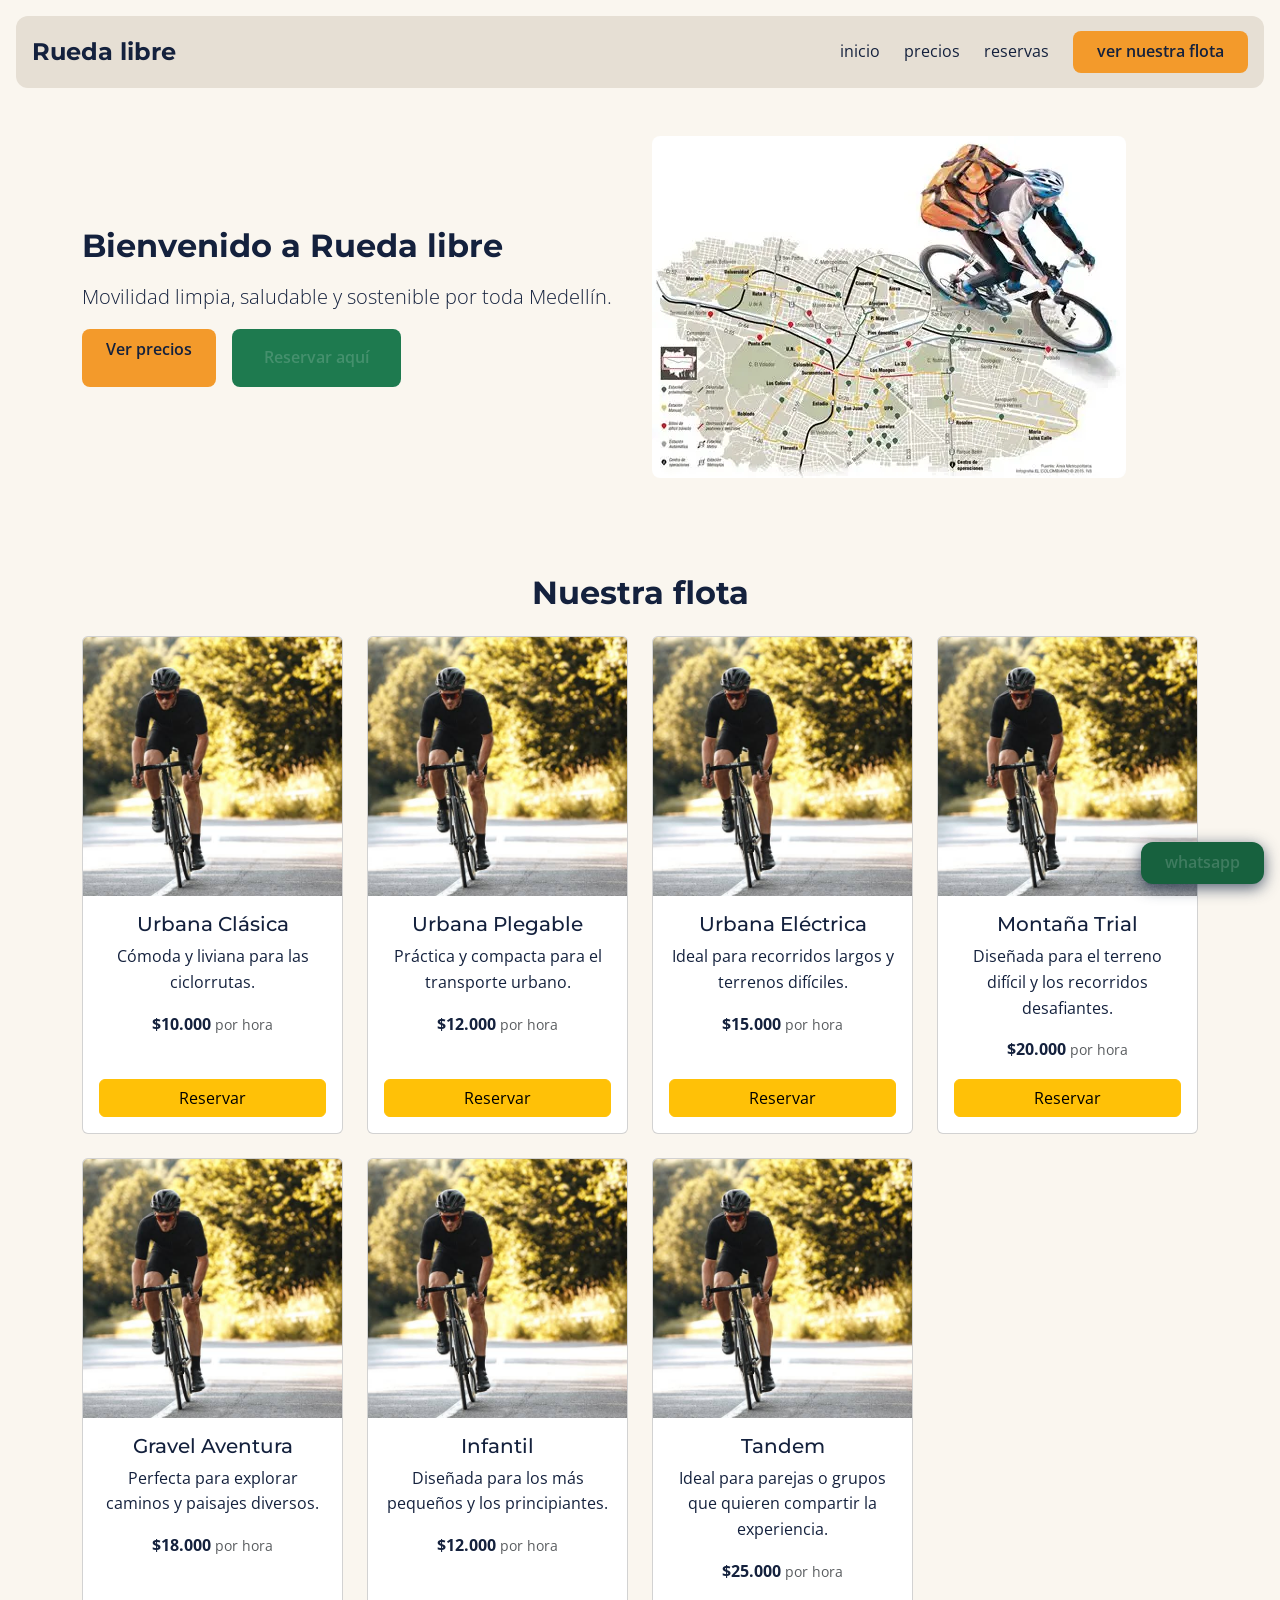
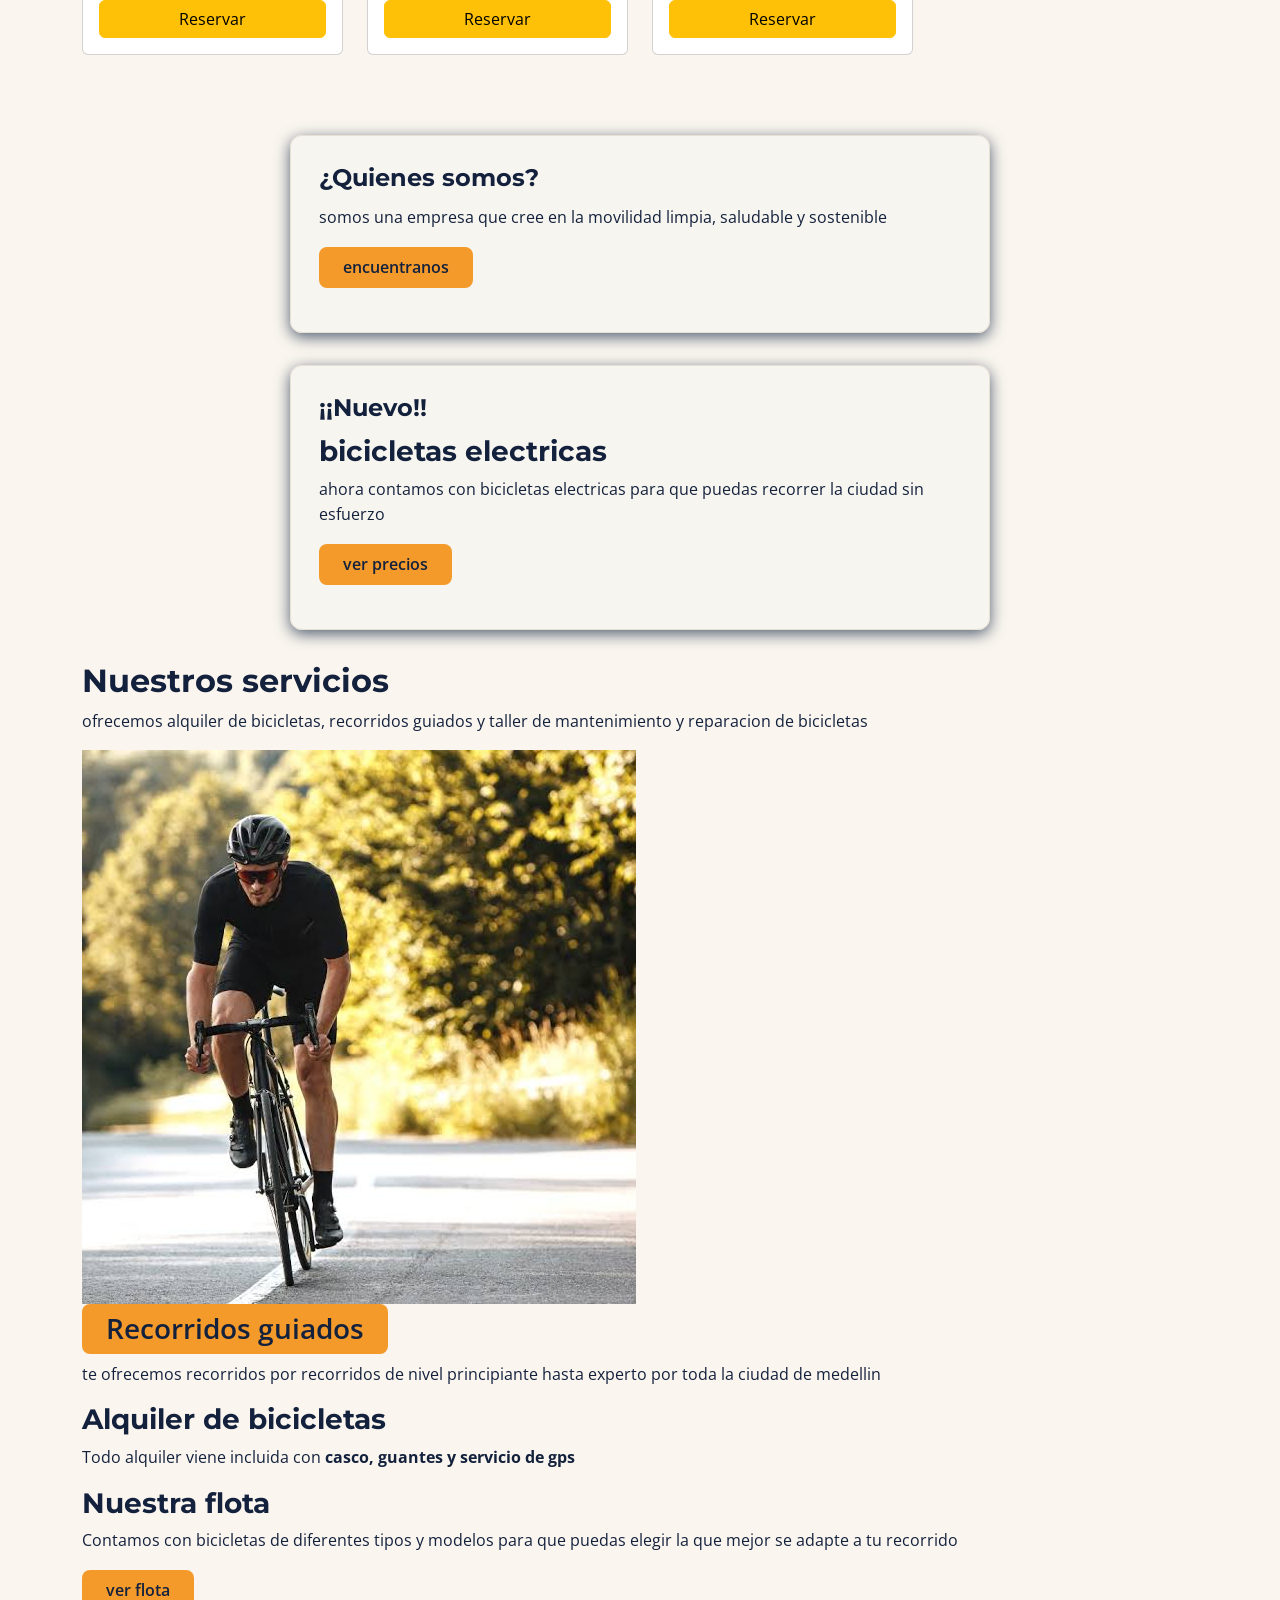
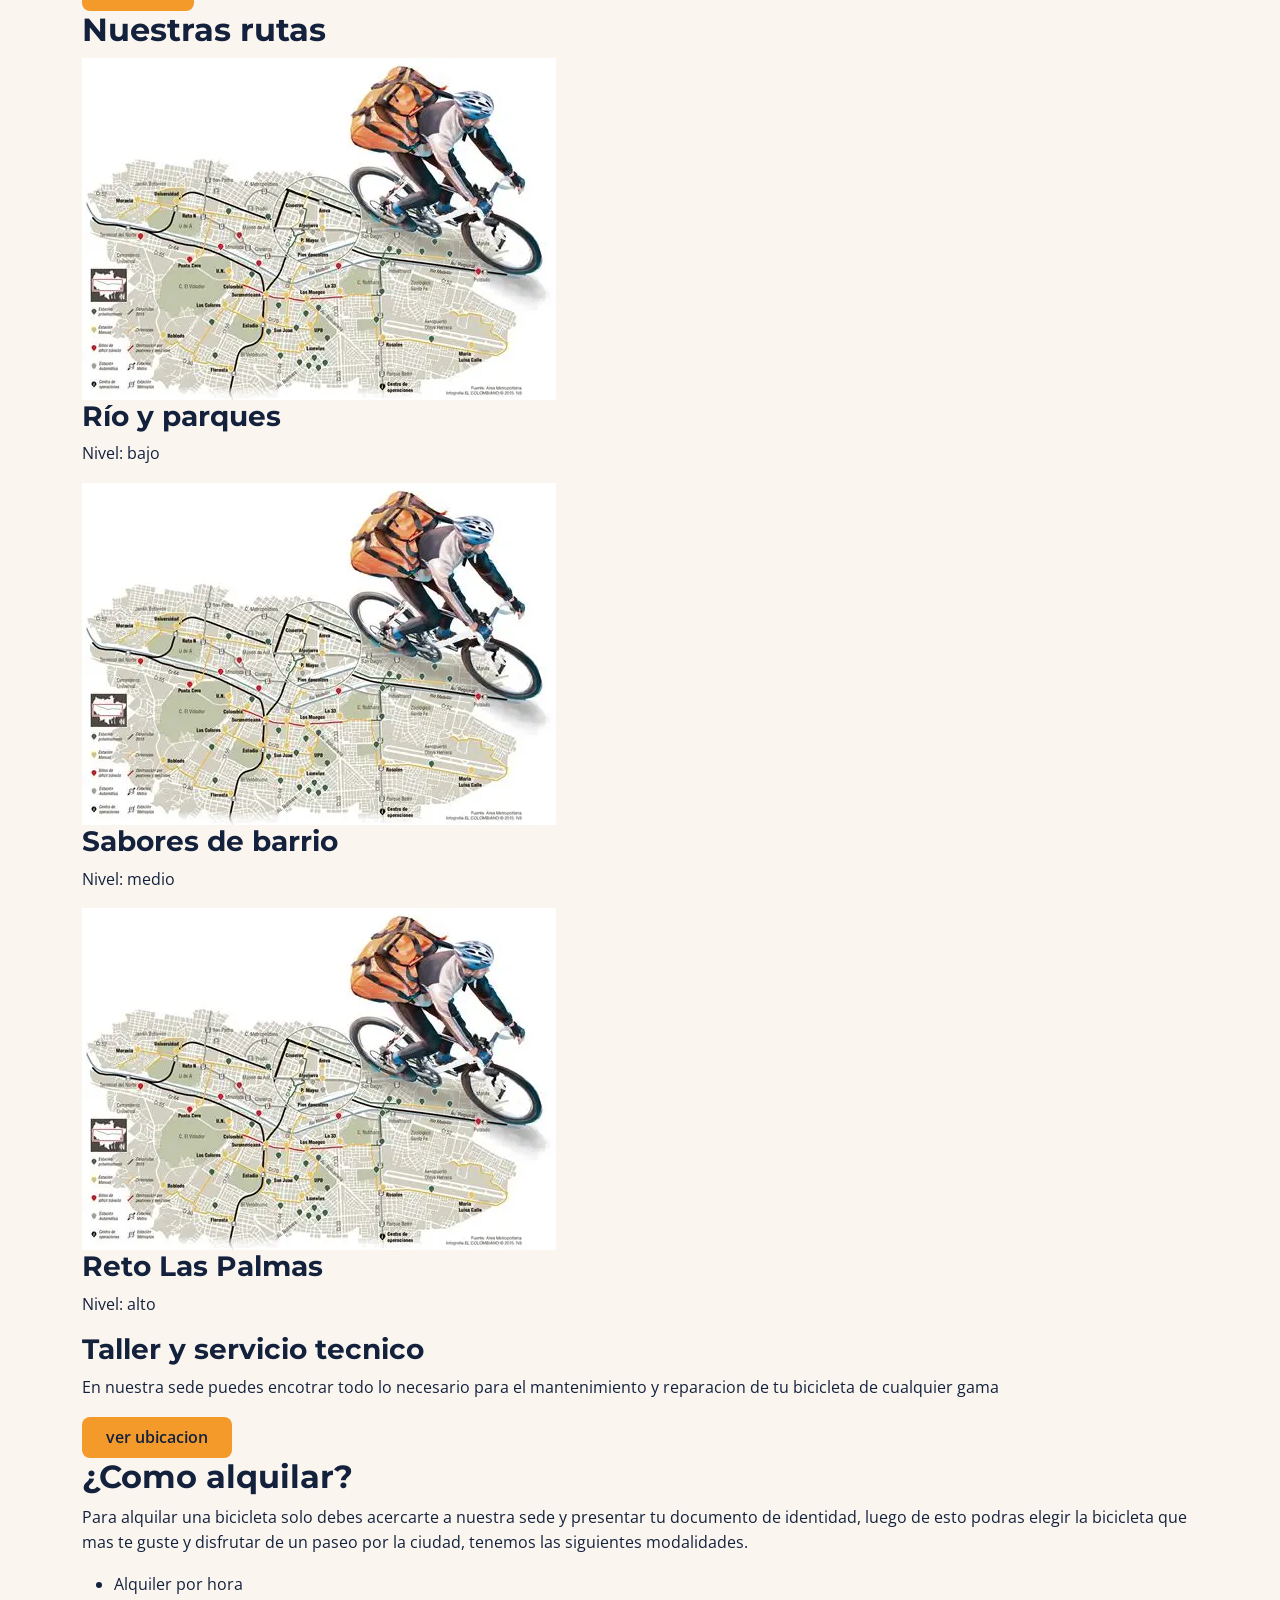
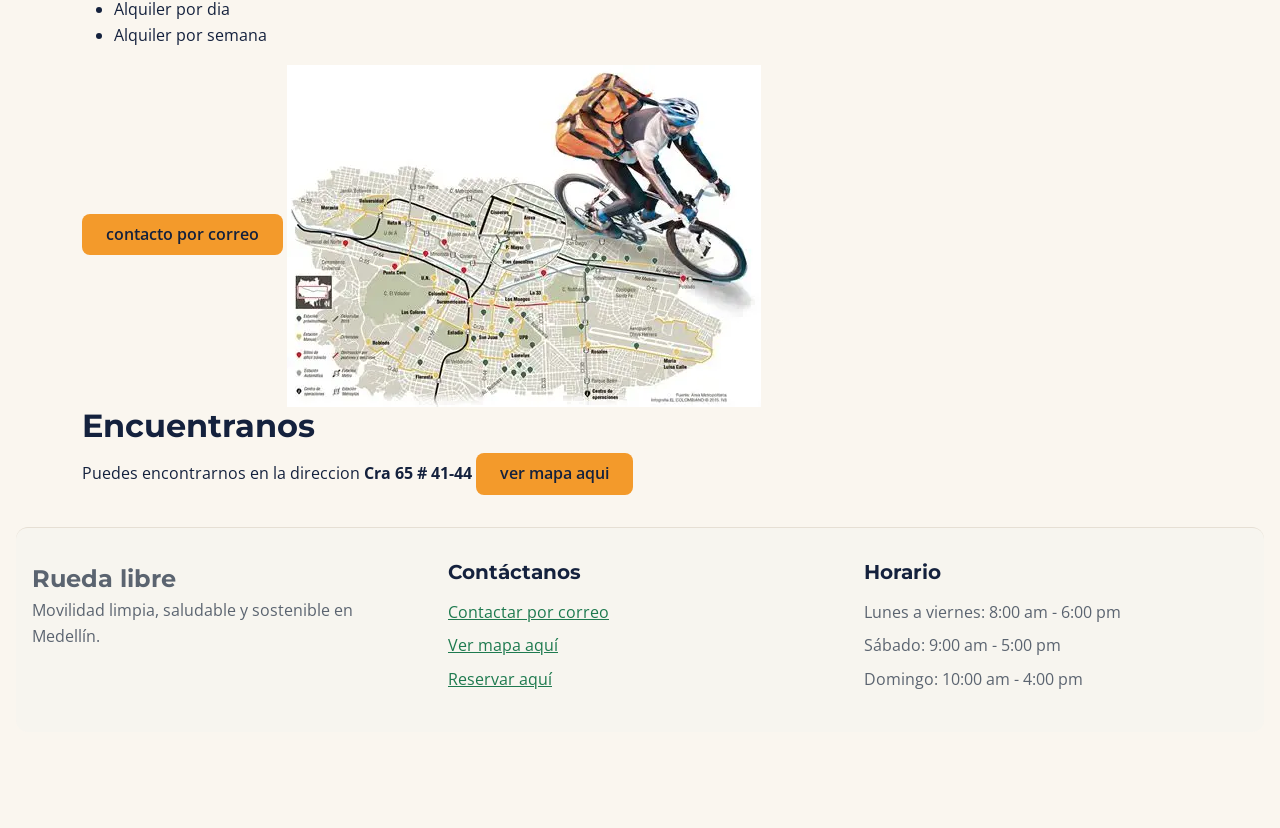
==== commit f10c7167: "featured: bootstrap migracion" ====
--- a/index.html
+++ b/index.html
@@ -4,12 +4,11 @@
 <head>
     <meta charset="UTF-8">
     <meta name="viewport" content="width=device-width, initial-scale=1.0">
-    <link rel="stylesheet" href="styles.css">
     <link rel="preconnect" href="https://fonts.googleapis.com">
     <link rel="preconnect" href="https://fonts.gstatic.com" crossorigin>
-
-    <link href="https://fonts.googleapis.com/css2?family=Montserrat:wght@700&family=Open+Sans:wght@400;600&display=swap"
-        rel="stylesheet">
+    <link href="https://fonts.googleapis.com/css2?family=Montserrat:wght@700&family=Open+Sans:wght@400;600&display=swap" rel="stylesheet">
+    <link href="https://cdn.jsdelivr.net/npm/bootstrap@5.3.8/dist/css/bootstrap.min.css" rel="stylesheet" integrity="sha384-sRIl4kxILFvY47J16cr9ZwB07vP4J8+LH7qKQnuqkuIAvNWLzeN8tE5YBujZqJLB" crossorigin="anonymous">
+    <link rel="stylesheet" href="styles.css">
     <title>Rueda libre | alquiler de bicicletas en medellin</title>
 </head>
 
@@ -53,19 +52,117 @@
 
     </header>
 
-    <main>
-
-    <section id="portada">
-        <div class="portada-texto">
-            <h2>Bienvenido a Rueda libre</h2>
-            <p>Movilidad limpia, saludable y sostenible por toda Medellín.</p>
-            <div class="portada-botones">
-                <a href="precios.html" class="boton-secundario">Ver precios</a>
-                <a href="reservas.html" class="boton-cta">Reservar aquí</a>
+    <main class="container">
+
+        <section id="portada" class="py-5">
+            <div class="row align-items-center g-4">
+
+                <div class="col-12 col-md-6">
+                    <h2 class="mb-3">Bienvenido a Rueda libre</h2>
+                    <p class="lead">Movilidad limpia, saludable y sostenible por toda Medellín.</p>
+                    <div class="d-flex flex-wrap gap-3">
+                        <a href="precios.html" class="boton-secundario">Ver precios</a>
+                        <a href="reservas.html" class="boton-cta">Reservar aquí</a>
+                    </div>
+                </div>
+            
+                <div class="col-12 col-md-6">
+                    <img src="img/ruta.jpg" alt="Ciclistas recorriendo una ruta de Medellín" class="img-fluid rounded-3">
+                </div>
+
             </div>
-        </div>
-        <img src="img/ruta.jpg" alt="Ciclistas recorriendo una ruta de Medellín" class="portada-foto">
-    </section>
+        </section>
+        <section id="flota" class="py-5">
+            <h2 class="text-center mb-4">Nuestra flota</h2>
+                <div class="row g-4">
+
+                        <div class=" col-12 col-sm-6 col-lg-4 col-xl-3">
+                            <article class="card h-100 bg-white text-center">
+                                <img src="img/bicicleta.jpg" alt="Bicicleta urbana clásica" class="card-img-top flota-img">
+                                <div class="card-body d-flex flex-column">
+                                    <h3 class="card-title h5">Urbana Clásica</h3>
+                                    <p class="card-text">Cómoda y liviana para las ciclorrutas.</p>
+                                    <p class="fw-bold">$10.000 <span class="fw-normal text-body-secondary small">por hora</span></p>
+                                    <a href="reservas.html" class="btn btn-warning mt-auto">Reservar</a>
+                                </div>
+                            </article>
+                        </div>
+
+                        <div class=" col-12 col-sm-6 col-lg-4 col-xl-3">
+                            <article class="card h-100 bg-white text-center">
+                                <img src="img/bicicleta.jpg" alt="Bicicleta urbana clásica" class="card-img-top flota-img">
+                                <div class="card-body d-flex flex-column">
+                                    <h3 class="card-title h5">Urbana Plegable</h3>
+                                    <p class="card-text">Práctica y compacta para el transporte urbano.</p>
+                                    <p class="fw-bold">$12.000 <span class="fw-normal text-body-secondary small">por hora</span></p>
+                                    <a href="reservas.html" class="btn btn-warning mt-auto">Reservar</a>
+                                </div>
+                            </article>
+                        </div>
+
+                        <div class=" col-12 col-sm-6 col-lg-4 col-xl-3">
+                            <article class="card h-100 bg-white text-center">
+                                <img src="img/bicicleta.jpg" alt="Bicicleta urbana clásica" class="card-img-top flota-img">
+                                <div class="card-body d-flex flex-column">
+                                    <h3 class="card-title h5">Urbana Eléctrica</h3>
+                                    <p class="card-text">Ideal para recorridos largos y terrenos difíciles.</p>
+                                    <p class="fw-bold">$15.000 <span class="fw-normal text-body-secondary small">por hora</span></p>
+                                    <a href="reservas.html" class="btn btn-warning mt-auto">Reservar</a>
+                                </div>
+                            </article>
+                        </div>
+
+                        <div class=" col-12 col-sm-6 col-lg-4 col-xl-3">
+                            <article class="card h-100 bg-white text-center">
+                                <img src="img/bicicleta.jpg" alt="Bicicleta urbana clásica" class="card-img-top flota-img">
+                                <div class="card-body d-flex flex-column">
+                                    <h3 class="card-title h5">Montaña Trial</h3>
+                                    <p class="card-text">Diseñada para el terreno difícil y los recorridos desafiantes.</p>
+                                    <p class="fw-bold">$20.000 <span class="fw-normal text-body-secondary small">por hora</span></p>
+                                    <a href="reservas.html" class="btn btn-warning mt-auto">Reservar</a>
+                                </div>
+                            </article>
+                        </div>
+
+                        <div class=" col-12 col-sm-6 col-lg-4 col-xl-3">
+                            <article class="card h-100 bg-white text-center">
+                                <img src="img/bicicleta.jpg" alt="Bicicleta urbana clásica" class="card-img-top flota-img">
+                                <div class="card-body d-flex flex-column">
+                                    <h3 class="card-title h5">Gravel Aventura</h3>
+                                    <p class="card-text">Perfecta para explorar caminos y paisajes diversos.</p>
+                                    <p class="fw-bold">$18.000 <span class="fw-normal text-body-secondary small">por hora</span></p>
+                                    <a href="reservas.html" class="btn btn-warning mt-auto">Reservar</a>
+                                </div>
+                            </article>
+                        </div>
+
+                        <div class=" col-12 col-sm-6 col-lg-4 col-xl-3">
+                            <article class="card h-100 bg-white text-center">
+                                <img src="img/bicicleta.jpg" alt="Bicicleta urbana clásica" class="card-img-top flota-img">
+                                <div class="card-body d-flex flex-column">
+                                    <h3 class="card-title h5">Infantil</h3>
+                                    <p class="card-text">Diseñada para los más pequeños y los principiantes.</p>
+                                    <p class="fw-bold">$12.000 <span class="fw-normal text-body-secondary small">por hora</span></p>
+                                    <a href="reservas.html" class="btn btn-warning mt-auto">Reservar</a>
+                                </div>
+                            </article>
+                        </div>
+
+                        <div class=" col-12 col-sm-6 col-lg-4 col-xl-3">
+                            <article class="card h-100 bg-white text-center">
+                                <img src="img/bicicleta.jpg" alt="Bicicleta urbana clásica" class="card-img-top flota-img">
+                                <div class="card-body d-flex flex-column">
+                                    <h3 class="card-title h5">Tandem</h3>
+                                    <p class="card-text">Ideal para parejas o grupos que quieren compartir la experiencia.</p>
+                                    <p class="fw-bold">$25.000 <span class="fw-normal text-body-secondary small">por hora</span></p>
+                                    <a href="reservas.html" class="btn btn-warning mt-auto">Reservar</a>
+                                </div>
+                            </article>
+                        </div>
+                    
+                </div>
+            
+        </section>
 
 
         <section class="tarjeta">
@@ -149,20 +246,20 @@
             <section id="rutas">
                 <h2>Nuestras rutas</h2>
 
-                <div class="rutas-grid">
-                <article class="tarjeta-ruta">
+                <div>
+                <article>
                     <img src="img/ruta.jpg" alt="Recorrido Río y parques">
                     <h3>Río y parques</h3>
                     <p>Nivel: bajo</p>
                 </article>
 
-                <article class="tarjeta-ruta">
+                <article>
                     <img src="img/ruta.jpg" alt="Recorrido Sabores de barrio">
                     <h3>Sabores de barrio</h3>
                     <p>Nivel: medio</p>
                 </article>
 
-                <article class="tarjeta-ruta">
+                <article>
                     <img src="img/ruta.jpg" alt="Recorrido Reto Las Palmas">
                     <h3>Reto Las Palmas</h3>
                     <p>Nivel: alto</p>
@@ -170,7 +267,7 @@
                 </div>
             </section>
 
-            <article class="tarjeta-servicio">
+            <article>
 
                 <h3>Taller y servicio tecnico</h3>
 
--- a/styles.css
+++ b/styles.css
@@ -9,23 +9,24 @@
     --color-background: #FAF6EF;
     --color-text-secondary: #5B6470;
 
-    --color-card: #FFFFFF;
+    --color-card: #eaedf031;
     --color-border: #E6DFD4;
 
     --border-radius: 12px;
-    --shadow-card: 0 4px 15px rgba(20, 33, 61, 0.10);
+    --shadow-card: 0 4px 15px rgba(30, 48, 75, 0.772);
     --font-heading: "Montserrat", sans-serif;
     --font-body: "Open Sans", Arial, sans-serif;
     --space-sm: 0.5rem;
     --space-md: 1rem;
     --space-lg: 1.5rem;
     --space-xl: 2rem;
-
-}
-
-*,
-*::before,
-*::after { box-sizing: border-box; }
+    --bs-body-font-family: var(--font-body);
+    --bs-body-bg: var(--color-background);
+    --bs-body-color: var(--color-heading);
+
+}
+
+
 
 body {
     margin: 0;
@@ -44,7 +45,9 @@
     color: var(--color-primary);
 }
 
-
+a:hover {
+    color: var(--color-primary-hover);
+}
 
 a:focus-visible,
   button:focus-visible {
@@ -52,21 +55,25 @@
       outline-offset: 3px;
   }
 
-
-
-.bici-electrica {
-    display:flex;
-    justify-content: center;
-    align-items: center;
-    gap: 100px;
-}
-
-.boton-principal {
+h1, h2, h3, h4, h5, h6 {
+    font-family: var(--font-heading);
+    font-weight: 700;
+    color: var(--color-heading);
+}
+
+.logo {
+    margin: 0;
+    font-family: var(--font-heading);
+    font-size: 1.5rem;
+    font-weight: 700;
+}
+
+.boton-secundario {
     display: inline-block;
     padding: var(--space-sm) var(--space-lg);
 
-    background-color: var(--color-primary);
-    color: var(--color-background);
+    background-color: var(--color-secondary);
+    color: var(--color-heading);
 
     font-family: var(--font-body);
     font-weight: 600;
@@ -80,32 +87,11 @@
 
     transition: filter 0.2s ease;
 }
-.boton-principal:hover {
-    filter: brightness(0.9);
-}
-.boton-secundario {
-    display: inline-block;
-    padding: var(--space-sm) var(--space-lg);
-
-    background-color: var(--color-secondary);
-    color: var(--color-heading);
-
-    font-family: var(--font-body);
-    font-weight: 600;
-    text-align: center;
-    text-decoration: none;
-
-    border: none;
-    border-radius: var(--space-sm);
-
-    cursor: pointer;
-
-    transition: filter 0.2s ease;
-}
 .boton-secundario:hover {
-      background-color: var(--color-secondary-hover);
-      box-shadow: var(--shadow-card);
-  }
+    background-color: var(--color-secondary-hover);
+    color: var(--color-heading);
+    box-shadow: var(--shadow-card);
+}   
 
 .campo-check {
     display: flex;
@@ -158,11 +144,7 @@
     
 }
 
-.flota-grid {
-    display: grid;
-    grid-template-columns: repeat(auto-fit, minmax(15rem, 1fr));
-    gap: var(--space-lg);               
-}
+
 
 .formulario {
     max-width: 36rem;
@@ -172,6 +154,8 @@
     border: 1px solid var(--color-border);
     border-radius: var(--border-radius);
 }
+
+  
 
 .campo-form {
     margin-bottom: var(--space-lg);          
@@ -195,31 +179,14 @@
       text-decoration: none;
       cursor: pointer;
   }
-  .boton-cta:hover { background-color: var(--color-primary-hover); }
-
-h2,
-h3
-{
-    font-family: var(--font-heading);
-    font-weight: 700;
-    color: var(--color-heading);
-    width: 100%;
-    margin: 40px auto 20px auto;
-    text-align: center;
-    margin-bottom: var(--space-md);
-}
-
-img {
-    max-width: 100%;
-    height: auto;
-}
-
-.imagen {
-    display: block;
-    width: 50%;
-    margin: var(--space-md) auto;
-    border-radius: var(--border-radius);
-}
+
+.boton-cta:hover {
+    background-color: var(--color-primary-hover);
+    color: var(--color-card);
+}
+
+
+
 
 
 input,
@@ -248,12 +215,6 @@
     box-shadow: 0 0 0 4px rgba(20, 33, 61, 0.30);
 }
 
-main {
-    max-width: 60rem;
-    margin: 0 auto;
-    padding: 0 var(--space-md);
-}
-
 
 
 
@@ -277,42 +238,6 @@
 
 }
 
-
-#portada {
-    display: grid;
-    grid-template-columns: 1fr 1fr;      /* dos columnas iguales */
-    align-items: center;                 /* texto centrado verticalmente */
-    gap: var(--space-xl);
-    min-height: 60vh;
-    margin: var(--space-xl) auto;
-    padding: var(--space-xl);
-    background-color: var(--color-card);
-    border-radius: var(--border-radius);
-}
-
-.portada-texto h2 {
-    margin-top: 0;
-    text-align: left;
-}
-
-.portada-texto p {
-    text-align: left;
-}
-
-.portada-botones {
-    display: flex;
-    flex-wrap: wrap;
-    gap: var(--space-md);
-}
-
-.portada-foto {
-    display: block;
-    width: 100%;
-    height: 100%;
-    max-height: 24rem;
-    object-fit: cover;
-    border-radius: var(--border-radius);
-}
 
 
 .pie {
@@ -354,10 +279,6 @@
 }
 
 
-p {
-    margin-bottom: var(--space-md);
-    text-align: center;
-}
 
 .reservas-layout {
     display: grid;
@@ -392,53 +313,7 @@
     margin-bottom: var(--space-md);
 }
 
-.tarjeta-modelo {
-    display: flex;
-    flex-direction: column;             /* contenido apilado */
-    padding: var(--space-lg);
-    background-color: var(--color-card);
-    border: 1px solid var(--color-border);
-    border-radius: var(--border-radius);
-    box-shadow: var(--shadow-card);
-}
-
-.tarjeta-modelo img {
-    display: block;
-    width: 100%;
-    height: 10rem;
-    margin-bottom: var(--space-md);
-    object-fit: cover;
-    border-radius: var(--border-radius);
-}
-
-.tarjeta-modelo h3 {
-    margin: 0 0 var(--space-sm);
-    font-size: 1.25rem;
-}
-
-.modelo-descripcion {
-    flex-grow: 1;                       /* absorbe el espacio libre */
-    margin: 0 0 var(--space-md);
-    color: var(--color-text-secondary);
-}
-
-.modelo-precio {
-    margin: 0 0 var(--space-md);
-    font-family: var(--font-heading);
-    font-size: 1.25rem;
-    color: var(--color-heading);
-}
-
-.modelo-precio span {
-    font-family: var(--font-body);
-    font-size: 0.875rem;
-    font-weight: 400;
-    color: var(--color-text-secondary);
-}
-
-.tarjeta-modelo .boton-secundario {
-    margin-top: auto;                   /* respaldo: empuja el botón al final */
-}
+
 
 .texto_secundario{
     color: var(--color-text-secondary);
@@ -480,40 +355,15 @@
     font-size: 1.5rem;
 }
 
-.tarjeta p {
-    color: var(--color-text-secondary);
-}
-
-.tarjeta-servicio {
-    padding: var(--space-lg);
-    margin-bottom: var(--space-lg);          /* separación entre tarjetas */
-    background-color: var(--color-card);
-    border: 1px solid var(--color-border);   /* px solo en el borde */
-    border-radius: var(--border-radius);
-    box-shadow: var(--shadow-card);
-}
-
-.tarjeta-servicio img {
-    display: block;
-    object-position: center;
-    height: 35rem;
-    object-fit: cover;
-    width: 100%;                             /* todo el ancho de la tarjeta */
-    margin-bottom: var(--space-md);
-    border-radius: var(--border-radius);
-}
-
-.tarjeta-servicio h3 {
-    max-width: none;
-    margin: 0 0 var(--space-sm);
-    padding: 0;
-}
-
 
 table {
     width: 100%;
     margin: var(--space-lg) 0;
     border-collapse: collapse;
+}
+
+caption {
+    caption-side: top;
 }
 
 th,
@@ -534,13 +384,19 @@
 
 .whatsapp {
     position: fixed;
-    bottom: 20px;
-    right: 20px;
-    background-color: #25D366;
-    color: white;
-    padding: 10px 15px;
-    border-radius: 50%;
+    right: var(--space-md);
+    bottom: var(--space-md);
+    z-index: 100;
+    padding: var(--space-sm) var(--space-lg);
+    background-color: var(--color-primary-hover);
+    color: var(--color-card);
+    font-weight: 600;
     text-decoration: none;
-    font-size: 24px;
-    box-shadow: 0 4px 8px rgba(0, 0, 0, 0.2);
+    border-radius: var(--border-radius);
+    box-shadow: var(--shadow-card);
+}
+
+.whatsapp:hover {
+    background-color: var(--color-heading);
+    color: var(--color-card);
 }
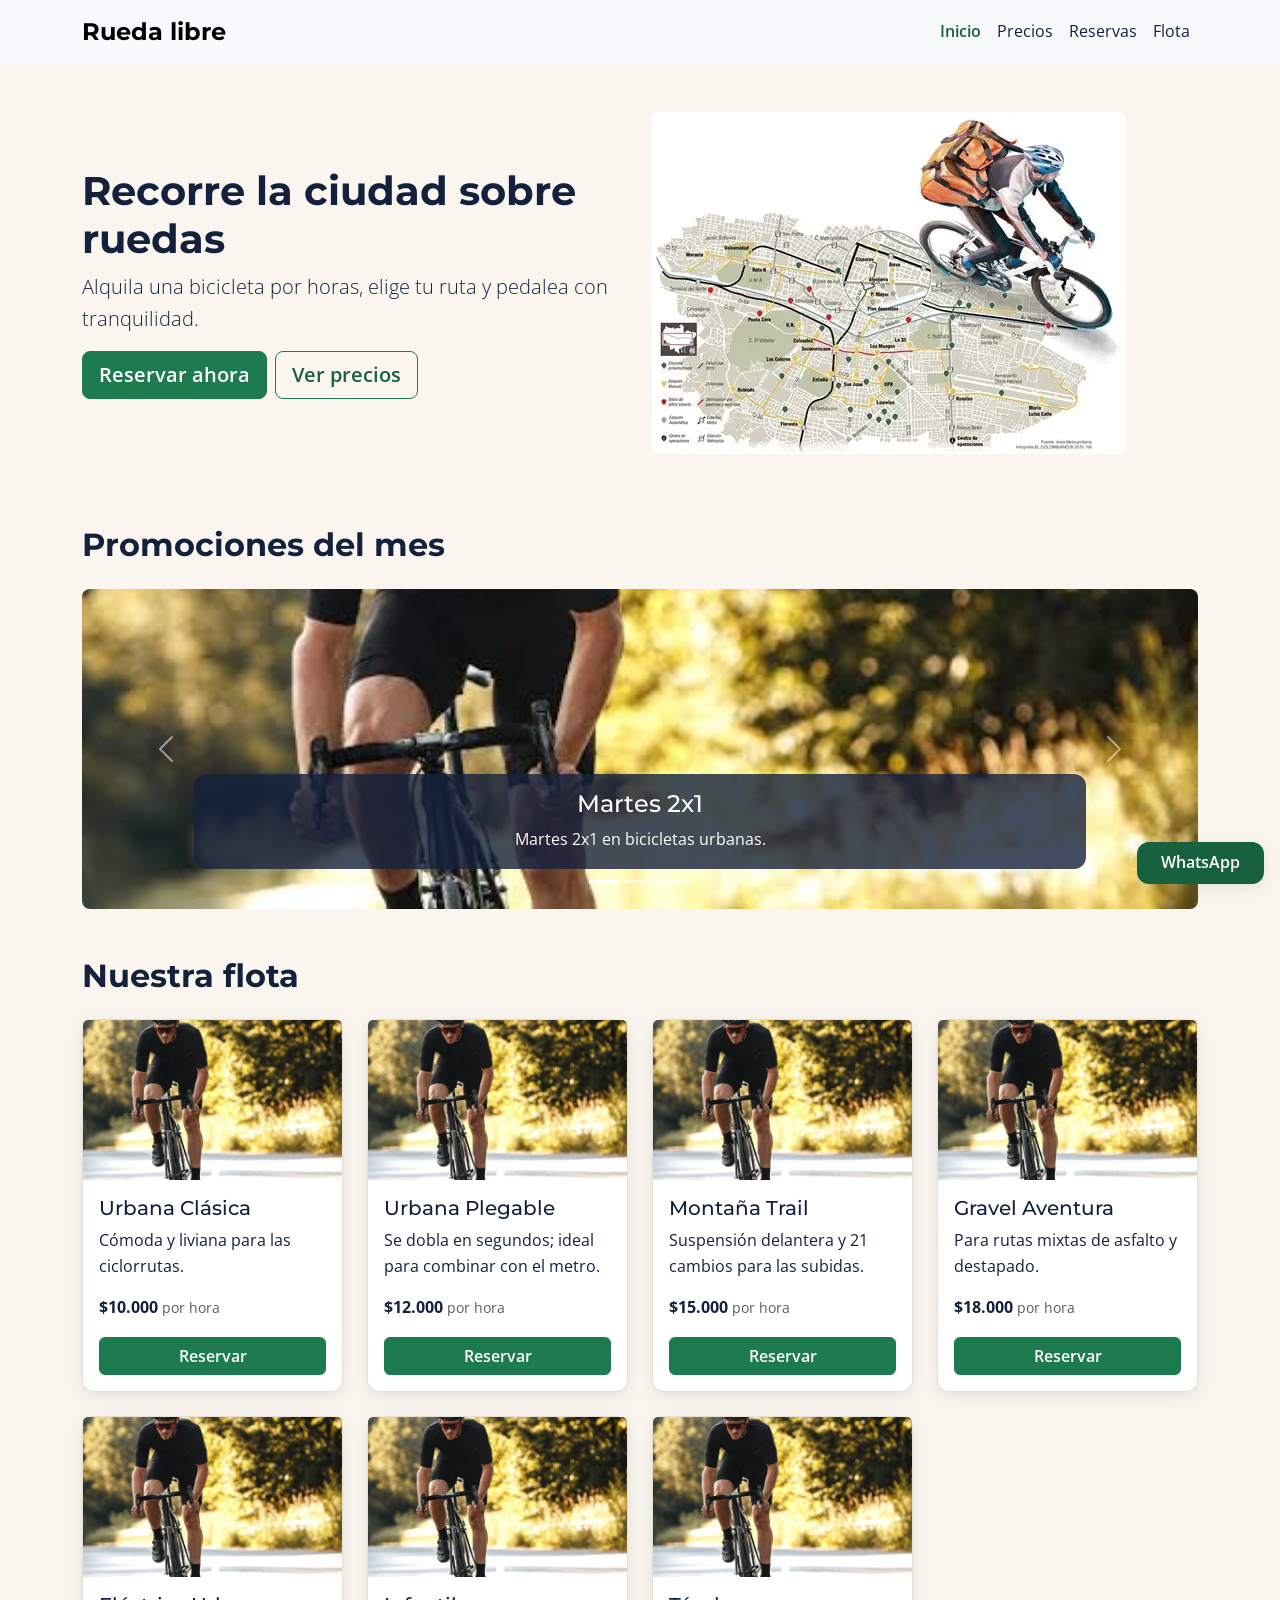
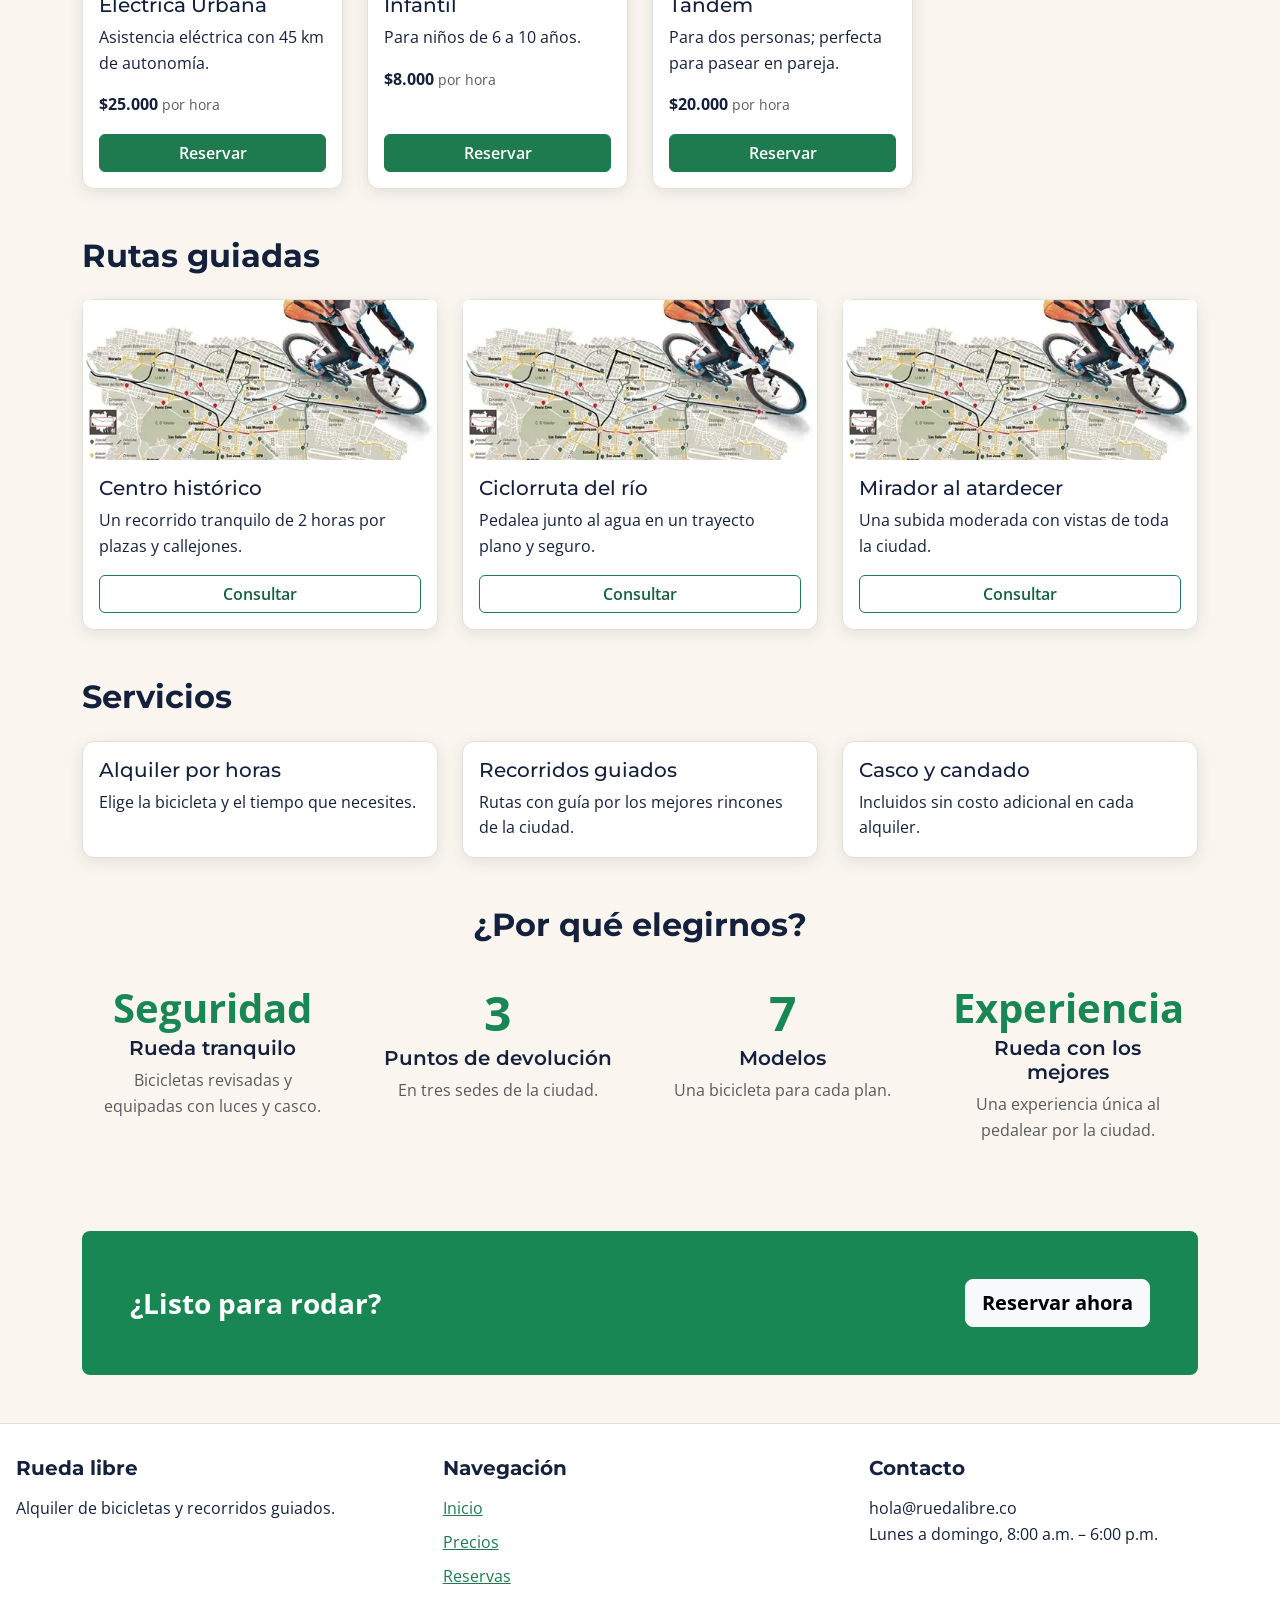
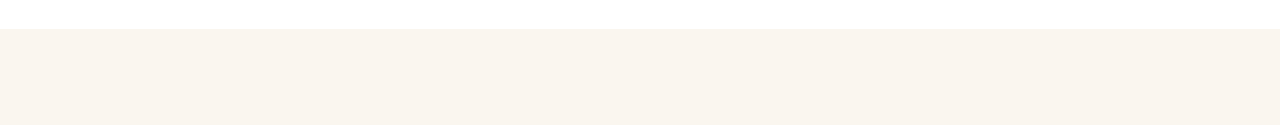
==== commit 0a79d633: "week 2, day 3 point, 10" ====
--- a/index.html
+++ b/index.html
@@ -1,358 +1,317 @@
 <!DOCTYPE html>
 <html lang="es">
-
 <head>
-    <meta charset="UTF-8">
-    <meta name="viewport" content="width=device-width, initial-scale=1.0">
+    <meta charset="utf-8">
+    <meta name="viewport" content="width=device-width, initial-scale=1">
+    <title>Rueda libre | Alquiler de bicicletas</title>
     <link rel="preconnect" href="https://fonts.googleapis.com">
     <link rel="preconnect" href="https://fonts.gstatic.com" crossorigin>
     <link href="https://fonts.googleapis.com/css2?family=Montserrat:wght@700&family=Open+Sans:wght@400;600&display=swap" rel="stylesheet">
     <link href="https://cdn.jsdelivr.net/npm/bootstrap@5.3.8/dist/css/bootstrap.min.css" rel="stylesheet" integrity="sha384-sRIl4kxILFvY47J16cr9ZwB07vP4J8+LH7qKQnuqkuIAvNWLzeN8tE5YBujZqJLB" crossorigin="anonymous">
-    <link rel="stylesheet" href="styles.css">
-    <title>Rueda libre | alquiler de bicicletas en medellin</title>
+    <link rel="stylesheet" href="css/styles.css">
 </head>
-
 <body>
-    <a href="//wa.me/573103456789" class="whatsapp" target="_blank" rel="noopener noreferrer">whatsapp</a>
-        
-        
-    <header class="encabezado">
-        <p class = "logo">Rueda libre</p>
-
-        <nav class="navegacion">
-
-            <ul id="menu">
-
-                <li>
-                    <a href="index.html" class="activo">
-                        inicio
-                    </a>
-                </li>
-
-                <li>
-                    <a href="precios.html" target="_self">
-                        precios
-                    </a>
-                </li>
-
-                <li>
-                    <a href="reservas.html" target="_self">
-                        reservas
-                    </a>
-                </li>
-                <li>
-                    <a href="flota.html" class="boton-secundario">
-                    ver nuestra flota
-                </a>
-                </li>
-
-            </ul>
-
+    <header>
+        <nav class="navbar navbar-expand-lg bg-body-tertiary">
+            <div class="container">
+                <a class="navbar-brand logo" href="index.html">Rueda libre</a>
+                <button class="navbar-toggler" type="button"
+                        data-bs-toggle="collapse"
+                        data-bs-target="#menuPrincipal"
+                        aria-controls="menuPrincipal"
+                        aria-expanded="false"
+                        aria-label="Abrir menú de navegación">
+                    <span class="navbar-toggler-icon"></span>
+                </button>
+                <div class="collapse navbar-collapse" id="menuPrincipal">
+                    <ul class="navbar-nav ms-auto">
+                        <li class="nav-item"><a class="nav-link active" href="index.html" aria-current="page">Inicio</a></li>
+                        <li class="nav-item"><a class="nav-link" href="precios.html">Precios</a></li>
+                        <li class="nav-item"><a class="nav-link" href="reservas.html">Reservas</a></li>
+                        <li class="nav-item"><a class="nav-link" href="index.html#flota">Flota</a></li>
+                    </ul>
+                </div>
+            </div>
         </nav>
-
     </header>
 
-    <main class="container">
-
-        <section id="portada" class="py-5">
-            <div class="row align-items-center g-4">
-
-                <div class="col-12 col-md-6">
-                    <h2 class="mb-3">Bienvenido a Rueda libre</h2>
-                    <p class="lead">Movilidad limpia, saludable y sostenible por toda Medellín.</p>
-                    <div class="d-flex flex-wrap gap-3">
-                        <a href="precios.html" class="boton-secundario">Ver precios</a>
-                        <a href="reservas.html" class="boton-cta">Reservar aquí</a>
-                    </div>
-                </div>
-            
-                <div class="col-12 col-md-6">
-                    <img src="img/ruta.jpg" alt="Ciclistas recorriendo una ruta de Medellín" class="img-fluid rounded-3">
-                </div>
-
-            </div>
-        </section>
-        <section id="flota" class="py-5">
-            <h2 class="text-center mb-4">Nuestra flota</h2>
+    <main>
+        <div class="container">
+
+            <section id="portada" class="py-5">
+                <div class="row align-items-center g-4">
+                    <div class="col-12 col-md-6">
+                        <h1>Recorre la ciudad sobre ruedas</h1>
+                        <p class="lead text-start">Alquila una bicicleta por horas, elige tu ruta y pedalea con tranquilidad.</p>
+                        <div class="d-flex flex-wrap gap-2">
+                            <a href="reservas.html" class="btn btn-success btn-lg">Reservar ahora</a>
+                            <a href="precios.html" class="btn btn-outline-success btn-lg">Ver precios</a>
+                        </div>
+                    </div>
+                    <div class="col-12 col-md-6">
+                        <img src="img/ruta.jpg" alt="Ciclistas recorriendo una ruta de la ciudad" class="img-fluid rounded-3">
+                    </div>
+                </div>
+            </section>
+
+            <section class="py-4" aria-label="Promociones del mes">
+                <h2 class="mb-4">Promociones del mes</h2>
+                <div id="promociones" class="carousel slide" data-bs-ride="carousel">
+                    <div class="carousel-indicators">
+                        <button type="button" data-bs-target="#promociones" data-bs-slide-to="0" class="active" aria-current="true" aria-label="Promoción 1: Martes 2x1"></button>
+                        <button type="button" data-bs-target="#promociones" data-bs-slide-to="1" aria-label="Promoción 2: 20 % en eléctricas"></button>
+                        <button type="button" data-bs-target="#promociones" data-bs-slide-to="2" aria-label="Promoción 3: recorrido gratis en tu cumpleaños"></button>
+                    </div>
+                    <div class="carousel-inner rounded-3">
+                        <div class="carousel-item active">
+                            <img src="img/bicicleta.jpg" class="d-block w-100 carousel-img" alt="Dos bicicletas urbanas listas para alquilar">
+                            <div class="carousel-caption">
+                                <h3 class="h4">Martes 2x1</h3>
+                                <p class="mb-0">Martes 2x1 en bicicletas urbanas.</p>
+                            </div>
+                        </div>
+                        <div class="carousel-item">
+                            <img src="img/bicicleta.jpg" class="d-block w-100 carousel-img" alt="Bicicleta eléctrica urbana con asistencia de motor">
+                            <div class="carousel-caption">
+                                <h3 class="h4">20 % en eléctricas</h3>
+                                <p class="mb-0">20 % de descuento en eléctricas de lunes a jueves.</p>
+                            </div>
+                        </div>
+                        <div class="carousel-item">
+                            <img src="img/ruta.jpg" class="d-block w-100 carousel-img" alt="Grupo de ciclistas celebrando durante un recorrido guiado">
+                            <div class="carousel-caption">
+                                <h3 class="h4">Tu cumpleaños, gratis</h3>
+                                <p class="mb-0">Si cumples años, el recorrido guiado es gratis.</p>
+                            </div>
+                        </div>
+                    </div>
+                    <button class="carousel-control-prev" type="button" data-bs-target="#promociones" data-bs-slide="prev">
+                        <span class="carousel-control-prev-icon" aria-hidden="true"></span>
+                        <span class="visually-hidden">Anterior</span>
+                    </button>
+                    <button class="carousel-control-next" type="button" data-bs-target="#promociones" data-bs-slide="next">
+                        <span class="carousel-control-next-icon" aria-hidden="true"></span>
+                        <span class="visually-hidden">Siguiente</span>
+                    </button>
+                </div>
+            </section>
+
+            <section id="flota" class="py-4">
+                <h2 class="mb-4">Nuestra flota</h2>
                 <div class="row g-4">
 
-                        <div class=" col-12 col-sm-6 col-lg-4 col-xl-3">
-                            <article class="card h-100 bg-white text-center">
-                                <img src="img/bicicleta.jpg" alt="Bicicleta urbana clásica" class="card-img-top flota-img">
-                                <div class="card-body d-flex flex-column">
-                                    <h3 class="card-title h5">Urbana Clásica</h3>
-                                    <p class="card-text">Cómoda y liviana para las ciclorrutas.</p>
-                                    <p class="fw-bold">$10.000 <span class="fw-normal text-body-secondary small">por hora</span></p>
-                                    <a href="reservas.html" class="btn btn-warning mt-auto">Reservar</a>
-                                </div>
-                            </article>
-                        </div>
-
-                        <div class=" col-12 col-sm-6 col-lg-4 col-xl-3">
-                            <article class="card h-100 bg-white text-center">
-                                <img src="img/bicicleta.jpg" alt="Bicicleta urbana clásica" class="card-img-top flota-img">
-                                <div class="card-body d-flex flex-column">
-                                    <h3 class="card-title h5">Urbana Plegable</h3>
-                                    <p class="card-text">Práctica y compacta para el transporte urbano.</p>
-                                    <p class="fw-bold">$12.000 <span class="fw-normal text-body-secondary small">por hora</span></p>
-                                    <a href="reservas.html" class="btn btn-warning mt-auto">Reservar</a>
-                                </div>
-                            </article>
-                        </div>
-
-                        <div class=" col-12 col-sm-6 col-lg-4 col-xl-3">
-                            <article class="card h-100 bg-white text-center">
-                                <img src="img/bicicleta.jpg" alt="Bicicleta urbana clásica" class="card-img-top flota-img">
-                                <div class="card-body d-flex flex-column">
-                                    <h3 class="card-title h5">Urbana Eléctrica</h3>
-                                    <p class="card-text">Ideal para recorridos largos y terrenos difíciles.</p>
-                                    <p class="fw-bold">$15.000 <span class="fw-normal text-body-secondary small">por hora</span></p>
-                                    <a href="reservas.html" class="btn btn-warning mt-auto">Reservar</a>
-                                </div>
-                            </article>
-                        </div>
-
-                        <div class=" col-12 col-sm-6 col-lg-4 col-xl-3">
-                            <article class="card h-100 bg-white text-center">
-                                <img src="img/bicicleta.jpg" alt="Bicicleta urbana clásica" class="card-img-top flota-img">
-                                <div class="card-body d-flex flex-column">
-                                    <h3 class="card-title h5">Montaña Trial</h3>
-                                    <p class="card-text">Diseñada para el terreno difícil y los recorridos desafiantes.</p>
-                                    <p class="fw-bold">$20.000 <span class="fw-normal text-body-secondary small">por hora</span></p>
-                                    <a href="reservas.html" class="btn btn-warning mt-auto">Reservar</a>
-                                </div>
-                            </article>
-                        </div>
-
-                        <div class=" col-12 col-sm-6 col-lg-4 col-xl-3">
-                            <article class="card h-100 bg-white text-center">
-                                <img src="img/bicicleta.jpg" alt="Bicicleta urbana clásica" class="card-img-top flota-img">
-                                <div class="card-body d-flex flex-column">
-                                    <h3 class="card-title h5">Gravel Aventura</h3>
-                                    <p class="card-text">Perfecta para explorar caminos y paisajes diversos.</p>
-                                    <p class="fw-bold">$18.000 <span class="fw-normal text-body-secondary small">por hora</span></p>
-                                    <a href="reservas.html" class="btn btn-warning mt-auto">Reservar</a>
-                                </div>
-                            </article>
-                        </div>
-
-                        <div class=" col-12 col-sm-6 col-lg-4 col-xl-3">
-                            <article class="card h-100 bg-white text-center">
-                                <img src="img/bicicleta.jpg" alt="Bicicleta urbana clásica" class="card-img-top flota-img">
-                                <div class="card-body d-flex flex-column">
-                                    <h3 class="card-title h5">Infantil</h3>
-                                    <p class="card-text">Diseñada para los más pequeños y los principiantes.</p>
-                                    <p class="fw-bold">$12.000 <span class="fw-normal text-body-secondary small">por hora</span></p>
-                                    <a href="reservas.html" class="btn btn-warning mt-auto">Reservar</a>
-                                </div>
-                            </article>
-                        </div>
-
-                        <div class=" col-12 col-sm-6 col-lg-4 col-xl-3">
-                            <article class="card h-100 bg-white text-center">
-                                <img src="img/bicicleta.jpg" alt="Bicicleta urbana clásica" class="card-img-top flota-img">
-                                <div class="card-body d-flex flex-column">
-                                    <h3 class="card-title h5">Tandem</h3>
-                                    <p class="card-text">Ideal para parejas o grupos que quieren compartir la experiencia.</p>
-                                    <p class="fw-bold">$25.000 <span class="fw-normal text-body-secondary small">por hora</span></p>
-                                    <a href="reservas.html" class="btn btn-warning mt-auto">Reservar</a>
-                                </div>
-                            </article>
-                        </div>
-                    
-                </div>
-            
-        </section>
-
-
-        <section class="tarjeta">
-            <h2>¿Quienes somos?</h2>
-
-            <p>
-
-                somos una empresa que cree en la movilidad limpia, saludable y sostenible
-
-            </p>
-
-            <p>
-                <a href="#encuentranos" class="boton-secundario">
-                    encuentranos
-                </a>
-
-            </p>
-        </section>
-
-        <article class="tarjeta">
-            <h2>¡¡Nuevo!!</h2>
-            <h3>bicicletas electricas</h3>
-
-            <p>
-                ahora contamos con bicicletas electricas para que puedas recorrer la ciudad sin esfuerzo
-            </p>
-
-            <p>
-                <a href="precios.html#bicicletas_electricas" class="boton-secundario">
-                    ver precios
-                </a>
-            </p>
-           
-        </article>
-
-        <section class="tarjeta-servicio">
-            <h2>Nuestros servicios</h2>
-
-            <p>
-                ofrecemos alquiler de bicicletas, recorridos guiados y taller de mantenimiento y reparacion de
-                bicicletas
-
-            </p>
-
-
-            <article class="tarjeta-servicio">
-                <img src="img/bicicleta.jpg" alt="bicicleta">
-                <h3>
-                    <a href="precios.html#recorridos_guiados" class="boton-secundario">Recorridos guiados</a>
-                </h3>
-                <p>
-
-                    te ofrecemos recorridos por recorridos de nivel principiante hasta experto por toda la ciudad de
-                    medellin
-
-                </p>
-            </article>
-
-            <article class="tarjeta-servicio">
-
-                <h3>Alquiler de bicicletas</h3>
-
-                <p>
-
-                    Todo alquiler viene incluida con <strong>casco, guantes y servicio de gps</strong>
-
-                </p>
-
-            </article>
-            <section class="tarjeta-servicio">
-
-                <h3>Nuestra flota</h3>
-                <p>
-                    Contamos con bicicletas de diferentes tipos y modelos para que puedas elegir la que mejor se adapte a
-                    tu recorrido
-                </p>
-                <a href="flota.html" class="boton-secundario">
-                    ver flota
-                </a>
-            </section>
-            <section id="rutas">
-                <h2>Nuestras rutas</h2>
-
-                <div>
-                <article>
-                    <img src="img/ruta.jpg" alt="Recorrido Río y parques">
-                    <h3>Río y parques</h3>
-                    <p>Nivel: bajo</p>
-                </article>
-
-                <article>
-                    <img src="img/ruta.jpg" alt="Recorrido Sabores de barrio">
-                    <h3>Sabores de barrio</h3>
-                    <p>Nivel: medio</p>
-                </article>
-
-                <article>
-                    <img src="img/ruta.jpg" alt="Recorrido Reto Las Palmas">
-                    <h3>Reto Las Palmas</h3>
-                    <p>Nivel: alto</p>
-                </article>
-                </div>
-            </section>
-
-            <article>
-
-                <h3>Taller y servicio tecnico</h3>
-
-                <p>
-
-                    En nuestra sede puedes encotrar todo lo necesario para el mantenimiento y reparacion de tu bicicleta
-                    de cualquier gama
-
-                </p>
-
-                <a class="boton-secundario"
-                    href="https://www.bing.com/maps/search?FORM=HDRSC6&style=r&q=taller+de+bicicletas+medellin&secq=Almac%C3%A9n+y+taller+de+bicicletas+Diego+Martinez+WORLD+BIKES+CENTER&sece=ypid%3AYN1D21621FA245F7ED&cp=6.267298%7E-75.589561&lvl=12.6"
-                    target="_blank">
-
-                    ver ubicacion
-
-                </a>
-
-            </article>
-
-            <section>
-
-                <h2>¿Como alquilar?</h2>
-
-                <p>
-
-                    Para alquilar una bicicleta solo debes acercarte a nuestra sede y presentar tu documento de
-                    identidad, luego de esto podras elegir la bicicleta que mas te guste y disfrutar de un paseo por la
-                    ciudad, tenemos las siguientes modalidades.
-
-                </p>
-
-                <ul>
-                    <li>Alquiler por hora</li>
-                    <li>Alquiler por dia</li>
-                    <li>Alquiler por semana</li>
-                </ul>
-
-                <a class="boton-secundario" href="mailto:hola@ruedalibre.example" target="_self">
-                    contacto por correo
-                </a>
-
-                <img src="img/ruta.jpg" alt="ruta" class="foto-ruta">
-            </section>
-
-            <section id="encuentranos">
-                <h2>Encuentranos</h2>
-
-                <p>
-
-                    Puedes encontrarnos en la direccion <strong>Cra 65 # 41-44</strong>
-                    <a class="boton-secundario"
-                        href="https://www.bing.com/maps/search?FORM=HDRSC6&style=r&q=Cra+65+%23+41-44&secq=Almac%C3%A9n+y+taller+de+bicicletas+Diego+Martinez+WORLD+BIKES+CENTER&sece=ypid%3AYN1D21621FA245F7ED&cp=6.267298%7E-75.589561&lvl=12.6"
-                        target="_blank">
-                        ver mapa aqui
-                    </a>
-
-                </p>
-
-            </section>
-
+                    <div class="col-12 col-sm-6 col-lg-4 col-xl-3">
+                        <article class="card h-100">
+                            <img src="img/bicicleta.jpg" alt="Bicicleta urbana clásica de cuadro bajo" class="card-img-top">
+                            <div class="card-body d-flex flex-column">
+                                <h3 class="card-title h5">Urbana Clásica</h3>
+                                <p class="card-text">Cómoda y liviana para las ciclorrutas.</p>
+                                <p class="fw-bold">$10.000 <span class="fw-normal text-body-secondary small">por hora</span></p>
+                                <a href="reservas.html" class="btn btn-success mt-auto">Reservar</a>
+                            </div>
+                        </article>
+                    </div>
+
+                    <div class="col-12 col-sm-6 col-lg-4 col-xl-3">
+                        <article class="card h-100">
+                            <img src="img/bicicleta.jpg" alt="Bicicleta urbana plegable" class="card-img-top">
+                            <div class="card-body d-flex flex-column">
+                                <h3 class="card-title h5">Urbana Plegable</h3>
+                                <p class="card-text">Se dobla en segundos; ideal para combinar con el metro.</p>
+                                <p class="fw-bold">$12.000 <span class="fw-normal text-body-secondary small">por hora</span></p>
+                                <a href="reservas.html" class="btn btn-success mt-auto">Reservar</a>
+                            </div>
+                        </article>
+                    </div>
+
+                    <div class="col-12 col-sm-6 col-lg-4 col-xl-3">
+                        <article class="card h-100">
+                            <img src="img/bicicleta.jpg" alt="Bicicleta de montaña con suspensión delantera" class="card-img-top">
+                            <div class="card-body d-flex flex-column">
+                                <h3 class="card-title h5">Montaña Trail</h3>
+                                <p class="card-text">Suspensión delantera y 21 cambios para las subidas.</p>
+                                <p class="fw-bold">$15.000 <span class="fw-normal text-body-secondary small">por hora</span></p>
+                                <a href="reservas.html" class="btn btn-success mt-auto">Reservar</a>
+                            </div>
+                        </article>
+                    </div>
+
+                    <div class="col-12 col-sm-6 col-lg-4 col-xl-3">
+                        <article class="card h-100">
+                            <img src="img/bicicleta.jpg" alt="Bicicleta gravel para rutas mixtas" class="card-img-top">
+                            <div class="card-body d-flex flex-column">
+                                <h3 class="card-title h5">Gravel Aventura</h3>
+                                <p class="card-text">Para rutas mixtas de asfalto y destapado.</p>
+                                <p class="fw-bold">$18.000 <span class="fw-normal text-body-secondary small">por hora</span></p>
+                                <a href="reservas.html" class="btn btn-success mt-auto">Reservar</a>
+                            </div>
+                        </article>
+                    </div>
+
+                    <div class="col-12 col-sm-6 col-lg-4 col-xl-3">
+                        <article class="card h-100">
+                            <img src="img/bicicleta.jpg" alt="Bicicleta eléctrica urbana con motor asistido" class="card-img-top">
+                            <div class="card-body d-flex flex-column">
+                                <h3 class="card-title h5">Eléctrica Urbana</h3>
+                                <p class="card-text">Asistencia eléctrica con 45 km de autonomía.</p>
+                                <p class="fw-bold">$25.000 <span class="fw-normal text-body-secondary small">por hora</span></p>
+                                <a href="reservas.html" class="btn btn-success mt-auto">Reservar</a>
+                            </div>
+                        </article>
+                    </div>
+
+                    <div class="col-12 col-sm-6 col-lg-4 col-xl-3">
+                        <article class="card h-100">
+                            <img src="img/bicicleta.jpg" alt="Bicicleta infantil con ruedas pequeñas" class="card-img-top">
+                            <div class="card-body d-flex flex-column">
+                                <h3 class="card-title h5">Infantil</h3>
+                                <p class="card-text">Para niños de 6 a 10 años.</p>
+                                <p class="fw-bold">$8.000 <span class="fw-normal text-body-secondary small">por hora</span></p>
+                                <a href="reservas.html" class="btn btn-success mt-auto">Reservar</a>
+                            </div>
+                        </article>
+                    </div>
+
+                    <div class="col-12 col-sm-6 col-lg-4 col-xl-3">
+                        <article class="card h-100">
+                            <img src="img/bicicleta.jpg" alt="Bicicleta tándem para dos personas" class="card-img-top">
+                            <div class="card-body d-flex flex-column">
+                                <h3 class="card-title h5">Tándem</h3>
+                                <p class="card-text">Para dos personas; perfecta para pasear en pareja.</p>
+                                <p class="fw-bold">$20.000 <span class="fw-normal text-body-secondary small">por hora</span></p>
+                                <a href="reservas.html" class="btn btn-success mt-auto">Reservar</a>
+                            </div>
+                        </article>
+                    </div>
+
+                </div>
+            </section>
+
+            <section class="py-4">
+                <h2 class="mb-4">Rutas guiadas</h2>
+                <div class="row g-4">
+                    <div class="col-12 col-md-4">
+                        <article class="card h-100">
+                            <img src="img/ruta.jpg" alt="Ruta por el centro histórico" class="card-img-top">
+                            <div class="card-body d-flex flex-column">
+                                <h3 class="card-title h5">Centro histórico</h3>
+                                <p class="card-text">Un recorrido tranquilo de 2 horas por plazas y callejones.</p>
+                                <a href="precios.html" class="btn btn-outline-success mt-auto">Consultar</a>
+                            </div>
+                        </article>
+                    </div>
+                    <div class="col-12 col-md-4">
+                        <article class="card h-100">
+                            <img src="img/ruta.jpg" alt="Ruta por la ciclorruta del río" class="card-img-top">
+                            <div class="card-body d-flex flex-column">
+                                <h3 class="card-title h5">Ciclorruta del río</h3>
+                                <p class="card-text">Pedalea junto al agua en un trayecto plano y seguro.</p>
+                                <a href="precios.html" class="btn btn-outline-success mt-auto">Consultar</a>
+                            </div>
+                        </article>
+                    </div>
+                    <div class="col-12 col-md-4">
+                        <article class="card h-100">
+                            <img src="img/ruta.jpg" alt="Ruta de montaña al atardecer" class="card-img-top">
+                            <div class="card-body d-flex flex-column">
+                                <h3 class="card-title h5">Mirador al atardecer</h3>
+                                <p class="card-text">Una subida moderada con vistas de toda la ciudad.</p>
+                                <a href="precios.html" class="btn btn-outline-success mt-auto">Consultar</a>
+                            </div>
+                        </article>
+                    </div>
+                </div>
+            </section>
+
+            <section class="py-4">
+                <h2 class="mb-4">Servicios</h2>
+                <div class="row g-4">
+                    <div class="col-12 col-md-4">
+                        <div class="card h-100"><div class="card-body">
+                            <h3 class="card-title h5">Alquiler por horas</h3>
+                            <p class="card-text">Elige la bicicleta y el tiempo que necesites.</p>
+                        </div></div>
+                    </div>
+                    <div class="col-12 col-md-4">
+                        <div class="card h-100"><div class="card-body">
+                            <h3 class="card-title h5">Recorridos guiados</h3>
+                            <p class="card-text">Rutas con guía por los mejores rincones de la ciudad.</p>
+                        </div></div>
+                    </div>
+                    <div class="col-12 col-md-4">
+                        <div class="card h-100"><div class="card-body">
+                            <h3 class="card-title h5">Casco y candado</h3>
+                            <p class="card-text">Incluidos sin costo adicional en cada alquiler.</p>
+                        </div></div>
+                    </div>
+                </div>
+            </section>
+
+            <section class="py-4">
+                <h2 class="text-center mb-4">¿Por qué elegirnos?</h2>
+                <div class="row g-4">
+                    <div class="col-12 col-sm-6 col-lg-3">
+                        <div class="text-center p-3">
+                            <p class="display-6 fw-bold text-success mb-1">Seguridad</p>
+                            <h3 class="h5 fw-semibold">Rueda tranquilo</h3>
+                            <p class="text-body-secondary mb-0">Bicicletas revisadas y equipadas con luces y casco.</p>
+                        </div>
+                    </div>
+                    <div class="col-12 col-sm-6 col-lg-3">
+                        <div class="text-center p-3">
+                            <p class="display-5 fw-bold text-success mb-1">3</p>
+                            <h3 class="h5 fw-semibold">Puntos de devolución</h3>
+                            <p class="text-body-secondary mb-0">En tres sedes de la ciudad.</p>
+                        </div>
+                    </div>
+                    <div class="col-12 col-sm-6 col-lg-3">
+                        <div class="text-center p-3">
+                            <p class="display-5 fw-bold text-success mb-1">7</p>
+                            <h3 class="h5 fw-semibold">Modelos</h3>
+                            <p class="text-body-secondary mb-0">Una bicicleta para cada plan.</p>
+                        </div>
+                    </div>
+                    <div class="col-12 col-sm-6 col-lg-3">
+                        <div class="text-center p-3">
+                            <p class="display-6 fw-bold text-success mb-1">Experiencia</p>
+                            <h3 class="h5 fw-semibold">Rueda con los mejores</h3>
+                            <p class="text-body-secondary mb-0">Una experiencia única al pedalear por la ciudad.</p>
+                        </div>
+                    </div>
+                </div>
+            </section>
+
+            <section class="text-bg-success rounded-3 p-3 p-md-5 my-5">
+                <div class="d-flex flex-column flex-md-row align-items-center justify-content-md-between gap-3">
+                    <p class="fs-3 fw-bold mb-0">¿Listo para rodar?</p>
+                    <a href="reservas.html" class="btn btn-light btn-lg fw-bold">Reservar ahora</a>
+                </div>
+            </section>
+
+        </div>
     </main>
-    <footer class="pie texto_secundario">
+
+    <footer class="pie">
         <div class="pie-bloque">
-            <p class="logo">Rueda libre</p>
-            <p>Movilidad limpia, saludable y sostenible en Medellín.</p>
+            <h2>Rueda libre</h2>
+            <p>Alquiler de bicicletas y recorridos guiados.</p>
         </div>
-
         <div class="pie-bloque">
-            <h2>Contáctanos</h2>
+            <h2>Navegación</h2>
             <ul class="pie-lista">
-                <li><a href="mailto:hola@ruedalibre.example">Contactar por correo</a></li>
-                <li><a href="https://www.bing.com/maps?q=Cra+65+%2341-44+Medell%C3%ADn" target="_blank" rel="noopener noreferrer">Ver mapa aquí</a></li>
-                <li><a href="reservas.html">Reservar aquí</a></li>
+                <li><a href="index.html">Inicio</a></li>
+                <li><a href="precios.html">Precios</a></li>
+                <li><a href="reservas.html">Reservas</a></li>
             </ul>
         </div>
-
         <div class="pie-bloque">
-            <h2>Horario</h2>
-            <ul class="pie-lista">
-                <li>Lunes a viernes: 8:00 am - 6:00 pm</li>
-                <li>Sábado: 9:00 am - 5:00 pm</li>
-                <li>Domingo: 10:00 am - 4:00 pm</li>
-            </ul>
+            <h2>Contacto</h2>
+            <p>hola@ruedalibre.co<br>Lunes a domingo, 8:00 a.m. – 6:00 p.m.</p>
         </div>
     </footer>
+
+    <a href="https://wa.me/573000000000" class="whatsapp" target="_blank" rel="noopener noreferrer">WhatsApp</a>
+
+    <script src="https://cdn.jsdelivr.net/npm/bootstrap@5.3.8/dist/js/bootstrap.bundle.min.js" integrity="sha384-FKyoEForCGlyvwx9Hj09JcYn3nv7wiPVlz7YYwJrWVcXK/BmnVDxM+D2scQbITxI" crossorigin="anonymous"></script>
 </body>
-</html>+</html>
--- a/css/styles.css
+++ b/css/styles.css
@@ -0,0 +1,395 @@
+/* ==========================================================
+   1. VARIABLES
+   ========================================================== */
+:root {
+    /* Colores de marca */
+    --color-primary: #1E7A4F;
+    --color-primary-hover: #17613E;
+    --color-secondary: #F39A2B;
+    --color-secondary-hover: #D98216;
+    --color-heading: #14213D;
+    --color-background: #FAF6EF;
+    --color-text-secondary: #5B6470;
+
+    /* Neutros de apoyo */
+    --color-card: #FFFFFF;
+    --color-border: #E6DFD4;
+    --color-sombra: rgba(20, 33, 61, 0.10);
+    --color-foco-halo: rgba(20, 33, 61, 0.30);
+
+    /* Forma y sombra */
+    --border-radius: 0.75rem;
+    --shadow-card: 0 4px 15px var(--color-sombra);
+
+    /* Tipografía (con respaldo) */
+    --font-heading: "Montserrat", Arial, sans-serif;
+    --font-body: "Open Sans", Arial, sans-serif;
+
+    /* Escala de espaciado */
+    --space-sm: 0.5rem;
+    --space-md: 1rem;
+    --space-lg: 1.5rem;
+    --space-xl: 2rem;
+
+    /* Variables de Bootstrap mapeadas a la marca */
+    --bs-body-font-family: var(--font-body);
+    --bs-body-bg: var(--color-background);
+    --bs-body-color: var(--color-heading);
+}
+
+/* ==========================================================
+   2. BASE
+   ========================================================== */
+body {
+    margin: 0;
+    padding-bottom: 6rem;               /* espacio para el enlace de WhatsApp */
+    font-family: var(--font-body);
+    font-weight: 400;
+    line-height: 1.6;
+    color: var(--color-heading);
+    background-color: var(--color-background);
+}
+
+h1, h2, h3, h4, h5, h6 {
+    font-family: var(--font-heading);
+    font-weight: 700;
+    color: var(--color-heading);
+}
+
+a {
+    color: var(--color-primary);
+}
+
+a:hover {
+    color: var(--color-primary-hover);
+}
+
+a:focus-visible,
+button:focus-visible {
+    outline: 3px solid var(--color-heading);
+    outline-offset: 3px;
+}
+
+.logo {
+    margin: 0;
+    font-family: var(--font-heading);
+    font-size: 1.5rem;
+    font-weight: 700;
+}
+
+.texto_secundario {
+    color: var(--color-text-secondary);
+}
+
+/* ==========================================================
+   3. NAVEGACIÓN (navbar de Bootstrap con colores de marca)
+   ========================================================== */
+.navbar {
+    --bs-navbar-color: var(--color-heading);
+    --bs-navbar-hover-color: var(--color-primary-hover);
+    --bs-navbar-active-color: var(--color-primary-hover);
+    background-color: var(--color-border);
+}
+
+.navbar .nav-link.active {
+    font-weight: 600;
+}
+
+/* ==========================================================
+   4. COMPONENTES
+   ========================================================== */
+
+/* --- Botones: verde sólido = reservar, contorno = consultar --- */
+.btn-success {
+    --bs-btn-bg: var(--color-primary);
+    --bs-btn-border-color: var(--color-primary);
+    --bs-btn-color: var(--color-card);
+    --bs-btn-hover-bg: var(--color-primary-hover);
+    --bs-btn-hover-border-color: var(--color-primary-hover);
+    --bs-btn-hover-color: var(--color-card);
+    --bs-btn-active-bg: var(--color-heading);
+    --bs-btn-active-border-color: var(--color-heading);
+    --bs-btn-active-color: var(--color-card);
+    --bs-btn-focus-shadow-rgb: 20, 33, 61;
+    font-weight: 600;
+}
+
+.btn-outline-success {
+    --bs-btn-color: var(--color-primary-hover);
+    --bs-btn-border-color: var(--color-primary);
+    --bs-btn-hover-bg: var(--color-primary);
+    --bs-btn-hover-border-color: var(--color-primary);
+    --bs-btn-hover-color: var(--color-card);
+    --bs-btn-active-bg: var(--color-heading);
+    --bs-btn-active-border-color: var(--color-heading);
+    --bs-btn-active-color: var(--color-card);
+    --bs-btn-focus-shadow-rgb: 20, 33, 61;
+    font-weight: 600;
+}
+
+/* --- Tarjetas de Bootstrap --- */
+.card {
+    --bs-card-bg: var(--color-card);
+    --bs-card-border-color: var(--color-border);
+    --bs-card-border-radius: var(--border-radius);
+    box-shadow: var(--shadow-card);
+}
+
+.card-img-top {
+    height: 10rem;
+    object-fit: cover;
+}
+
+/* --- Carrusel de promociones --- */
+.carousel-img {
+    height: 20rem;
+    object-fit: cover;
+}
+
+.carousel-caption {
+    left: 10%;
+    right: 10%;
+    bottom: 2.5rem;
+    padding: var(--space-md);
+    background-color: rgba(20, 33, 61, 0.80);   /* contraste del texto blanco */
+    border-radius: var(--border-radius);
+}
+
+.carousel-caption p {
+    text-align: center;
+}
+
+@media (max-width: 48rem) {
+    .carousel-img {
+        height: 14rem;
+    }
+}
+
+/* --- Tarjeta de texto solo para precios.html --- */
+.tarjeta {
+    width: 100%;
+    max-width: 44rem;
+    margin: var(--space-xl) auto;
+    padding: var(--space-lg);
+    background-color: var(--color-card);
+    border: 1px solid var(--color-border);
+    border-radius: var(--border-radius);
+    box-shadow: var(--shadow-card);
+}
+
+.tarjeta p {
+    text-align: center;
+}
+
+.tarjeta caption,
+.tarjeta h2 {
+    margin-top: 0;
+    margin-bottom: var(--space-md);
+    font-size: 1.5rem;
+}
+
+/* --- Tablas --- */
+table {
+    width: 100%;
+    margin: var(--space-lg) 0;
+    border-collapse: collapse;
+}
+
+caption {
+    caption-side: top;
+    font-family: var(--font-heading);
+    font-weight: 700;
+    color: var(--color-heading);
+}
+
+th,
+td {
+    padding: var(--space-sm) var(--space-md);
+    border: 1px solid var(--color-border);
+    text-align: left;
+}
+
+th {
+    background-color: var(--color-primary);
+    color: var(--color-card);
+}
+
+tbody tr:nth-child(even) {
+    background-color: var(--color-background);
+}
+
+/* --- Pie de página --- */
+.pie {
+    display: flex;
+    flex-wrap: wrap;
+    justify-content: space-between;
+    align-items: flex-start;
+    gap: var(--space-xl);
+    margin-top: var(--space-xl);
+    padding: var(--space-xl) var(--space-md);
+    background-color: var(--color-card);
+    border-top: 1px solid var(--color-border);
+}
+
+.pie-bloque {
+    flex: 1 1 14rem;
+}
+
+.pie h2 {
+    margin: 0 0 var(--space-md);
+    font-size: 1.25rem;
+}
+
+.pie p {
+    margin-top: 0;
+}
+
+.pie-lista {
+    margin: 0;
+    padding: 0;
+    list-style: none;
+}
+
+.pie-lista li {
+    margin-bottom: var(--space-sm);
+}
+
+/* --- Enlace flotante de WhatsApp --- */
+.whatsapp {
+    position: fixed;
+    right: var(--space-md);
+    bottom: var(--space-md);
+    z-index: 100;
+    padding: var(--space-sm) var(--space-lg);
+    background-color: var(--color-primary-hover);
+    color: var(--color-card);
+    font-weight: 600;
+    text-decoration: none;
+    border-radius: var(--border-radius);
+    box-shadow: var(--shadow-card);
+}
+
+.whatsapp:hover {
+    background-color: var(--color-heading);
+    color: var(--color-card);
+}
+
+/* ==========================================================
+   5. FORMULARIO (usado por reservas.html)
+   ========================================================== */
+.reservas-layout {
+    display: grid;
+    grid-template-columns: 2fr 1fr;     /* proporción 2:1 */
+    align-items: start;
+    gap: var(--space-xl);
+}
+
+.formulario {
+    padding: var(--space-xl);
+    background-color: var(--color-card);
+    border: 1px solid var(--color-border);
+    border-radius: var(--border-radius);
+}
+
+.info-contacto {
+    padding: var(--space-lg);
+    background-color: var(--color-card);
+    border: 1px solid var(--color-border);
+    border-radius: var(--border-radius);
+    box-shadow: var(--shadow-card);
+}
+
+.info-contacto h3 {
+    margin: 0 0 var(--space-md);
+    font-size: 1.25rem;
+}
+
+.info-contacto h3:not(:first-child) {
+    margin-top: var(--space-lg);
+}
+
+.campo-form {
+    margin-bottom: var(--space-lg);
+}
+
+.campo-form label {
+    display: block;
+    margin-bottom: var(--space-sm);
+    font-weight: 600;
+}
+
+.fila-form {
+    display: grid;
+    grid-template-columns: 1fr 1fr;
+    gap: var(--space-md);
+}
+
+input,
+select,
+textarea {
+    width: 100%;
+    padding: var(--space-sm) var(--space-md);
+    font-family: var(--font-body);
+    color: var(--color-heading);
+    background-color: var(--color-card);
+    border: 2px solid var(--color-text-secondary);
+    border-radius: var(--space-sm);
+}
+
+input:hover,
+select:hover,
+textarea:hover {
+    border-color: var(--color-primary);
+}
+
+input:focus,
+select:focus,
+textarea:focus {
+    outline: none;                      /* reemplazado por borde + halo */
+    border-color: var(--color-heading);
+    box-shadow: 0 0 0 4px var(--color-foco-halo);
+}
+
+.campo-check {
+    display: flex;
+    align-items: center;
+    gap: var(--space-md);
+    margin-bottom: var(--space-lg);
+    padding: var(--space-md);
+    background-color: var(--color-card);
+    border: 2px solid var(--color-border);
+    border-radius: var(--border-radius);
+}
+
+.campo-check:hover {
+    border-color: var(--color-primary);
+}
+
+.campo-check:focus-within {
+    border-color: var(--color-heading);
+    box-shadow: 0 0 0 4px var(--color-foco-halo);
+}
+
+.campo-check input[type="checkbox"] {
+    flex-shrink: 0;
+    width: 1.5rem;
+    height: 1.5rem;
+    margin: 0;
+    padding: 0;
+    accent-color: var(--color-primary);
+    cursor: pointer;
+}
+
+.campo-check label {
+    cursor: pointer;
+}
+
+/* ==========================================================
+   6. RESPONSIVE
+   ========================================================== */
+@media (max-width: 48rem) {
+    .reservas-layout,
+    .fila-form {
+        grid-template-columns: 1fr;
+    }
+}
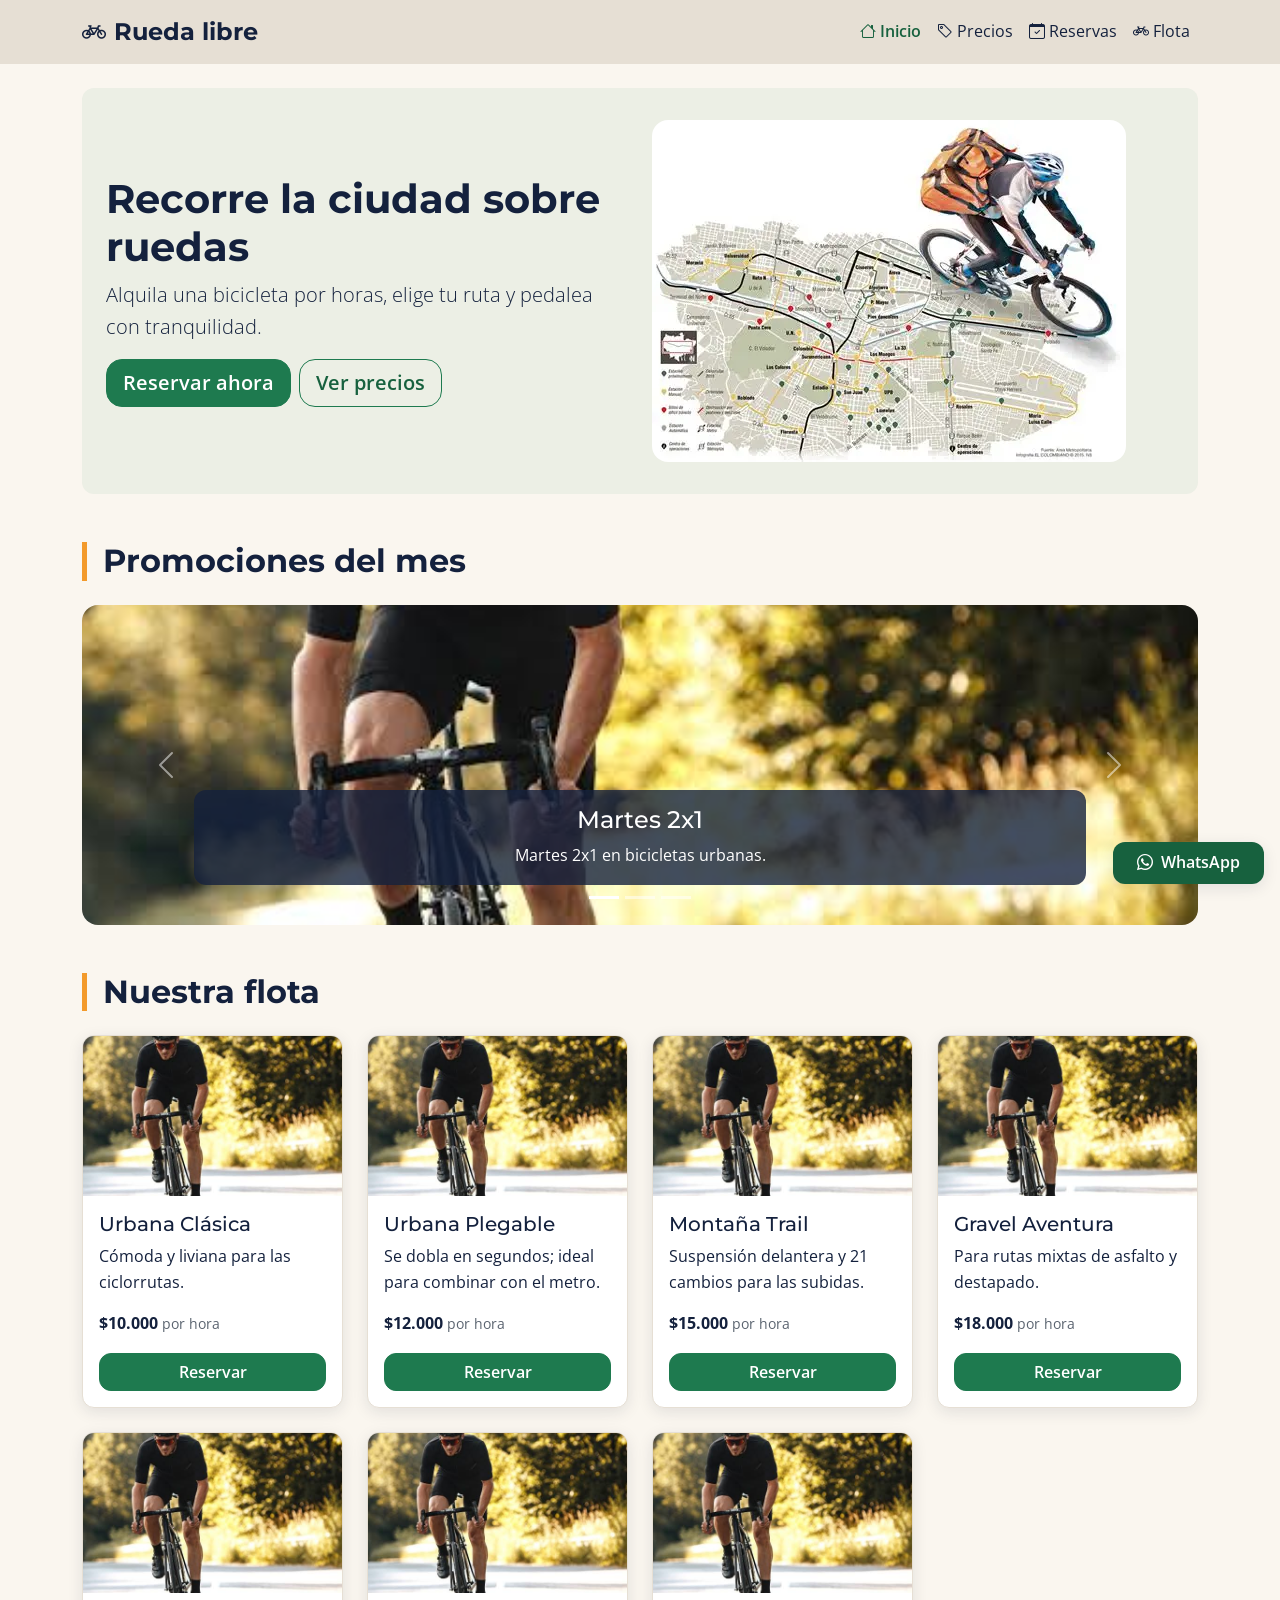
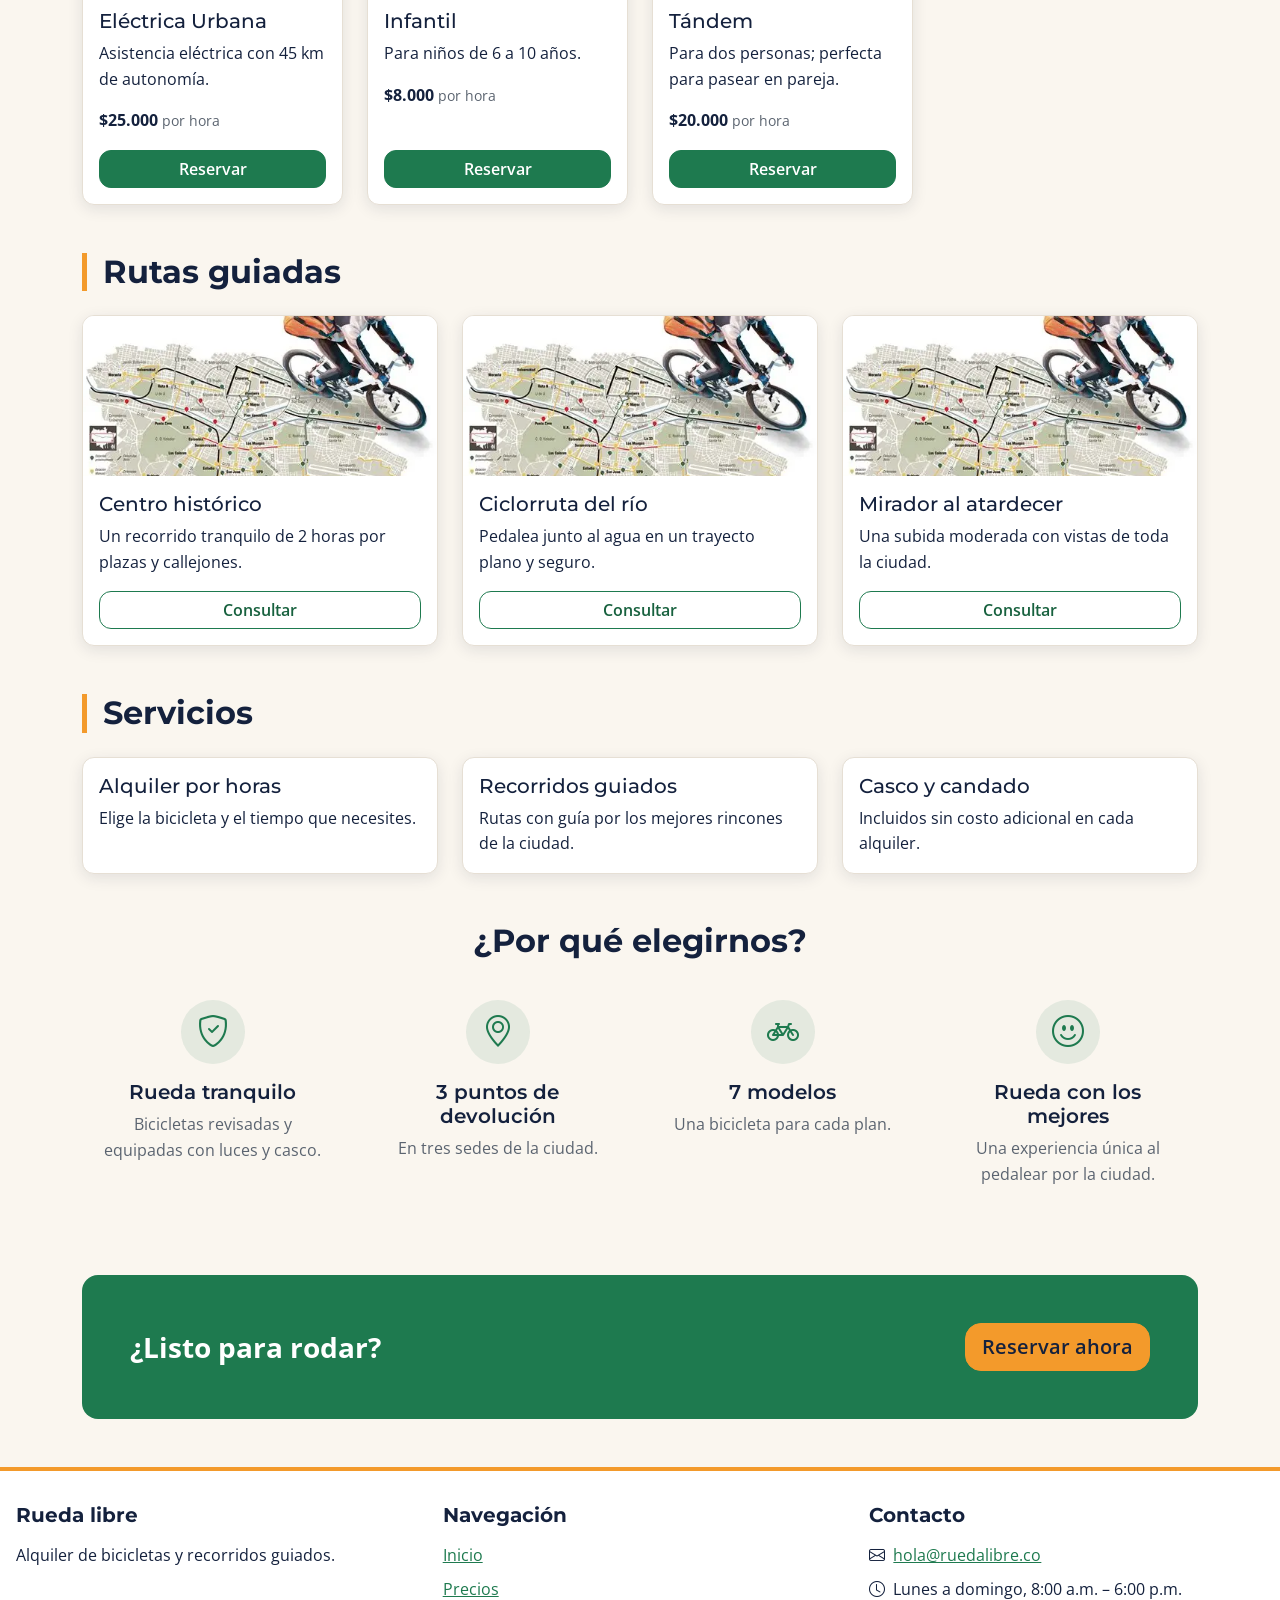
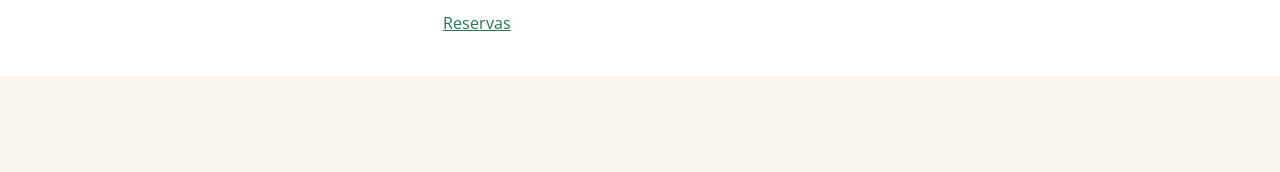
==== commit 26f03f30: "ruedalibre listo" ====
--- a/index.html
+++ b/index.html
@@ -8,13 +8,14 @@
     <link rel="preconnect" href="https://fonts.gstatic.com" crossorigin>
     <link href="https://fonts.googleapis.com/css2?family=Montserrat:wght@700&family=Open+Sans:wght@400;600&display=swap" rel="stylesheet">
     <link href="https://cdn.jsdelivr.net/npm/bootstrap@5.3.8/dist/css/bootstrap.min.css" rel="stylesheet" integrity="sha384-sRIl4kxILFvY47J16cr9ZwB07vP4J8+LH7qKQnuqkuIAvNWLzeN8tE5YBujZqJLB" crossorigin="anonymous">
+    <link rel="stylesheet" href="https://cdn.jsdelivr.net/npm/bootstrap-icons@1.11.3/font/bootstrap-icons.min.css">
     <link rel="stylesheet" href="css/styles.css">
 </head>
 <body>
     <header>
-        <nav class="navbar navbar-expand-lg bg-body-tertiary">
+        <nav class="navbar navbar-expand-lg navbar-marca">
             <div class="container">
-                <a class="navbar-brand logo" href="index.html">Rueda libre</a>
+                <a class="navbar-brand logo" href="index.html"><i class="bi bi-bicycle me-2" aria-hidden="true"></i>Rueda libre</a>
                 <button class="navbar-toggler" type="button"
                         data-bs-toggle="collapse"
                         data-bs-target="#menuPrincipal"
@@ -25,10 +26,10 @@
                 </button>
                 <div class="collapse navbar-collapse" id="menuPrincipal">
                     <ul class="navbar-nav ms-auto">
-                        <li class="nav-item"><a class="nav-link active" href="index.html" aria-current="page">Inicio</a></li>
-                        <li class="nav-item"><a class="nav-link" href="precios.html">Precios</a></li>
-                        <li class="nav-item"><a class="nav-link" href="reservas.html">Reservas</a></li>
-                        <li class="nav-item"><a class="nav-link" href="index.html#flota">Flota</a></li>
+                        <li class="nav-item"><a class="nav-link active" href="index.html" aria-current="page"><i class="bi bi-house me-1" aria-hidden="true"></i>Inicio</a></li>
+                        <li class="nav-item"><a class="nav-link" href="precios.html"><i class="bi bi-tag me-1" aria-hidden="true"></i>Precios</a></li>
+                        <li class="nav-item"><a class="nav-link" href="reservas.html"><i class="bi bi-calendar-check me-1" aria-hidden="true"></i>Reservas</a></li>
+                        <li class="nav-item"><a class="nav-link" href="index.html#flota"><i class="bi bi-bicycle me-1" aria-hidden="true"></i>Flota</a></li>
                     </ul>
                 </div>
             </div>
@@ -38,14 +39,14 @@
     <main>
         <div class="container">
 
-            <section id="portada" class="py-5">
+            <section id="portada" class="portada-marca my-4">
                 <div class="row align-items-center g-4">
                     <div class="col-12 col-md-6">
                         <h1>Recorre la ciudad sobre ruedas</h1>
                         <p class="lead text-start">Alquila una bicicleta por horas, elige tu ruta y pedalea con tranquilidad.</p>
                         <div class="d-flex flex-wrap gap-2">
-                            <a href="reservas.html" class="btn btn-success btn-lg">Reservar ahora</a>
-                            <a href="precios.html" class="btn btn-outline-success btn-lg">Ver precios</a>
+                            <a href="reservas.html" class="btn btn-primary btn-lg">Reservar ahora</a>
+                            <a href="precios.html" class="btn btn-outline-primary btn-lg">Ver precios</a>
                         </div>
                     </div>
                     <div class="col-12 col-md-6">
@@ -55,7 +56,7 @@
             </section>
 
             <section class="py-4" aria-label="Promociones del mes">
-                <h2 class="mb-4">Promociones del mes</h2>
+                <h2 class="titulo-seccion mb-4">Promociones del mes</h2>
                 <div id="promociones" class="carousel slide" data-bs-ride="carousel">
                     <div class="carousel-indicators">
                         <button type="button" data-bs-target="#promociones" data-bs-slide-to="0" class="active" aria-current="true" aria-label="Promoción 1: Martes 2x1"></button>
@@ -97,7 +98,7 @@
             </section>
 
             <section id="flota" class="py-4">
-                <h2 class="mb-4">Nuestra flota</h2>
+                <h2 class="titulo-seccion mb-4">Nuestra flota</h2>
                 <div class="row g-4">
 
                     <div class="col-12 col-sm-6 col-lg-4 col-xl-3">
@@ -107,7 +108,7 @@
                                 <h3 class="card-title h5">Urbana Clásica</h3>
                                 <p class="card-text">Cómoda y liviana para las ciclorrutas.</p>
                                 <p class="fw-bold">$10.000 <span class="fw-normal text-body-secondary small">por hora</span></p>
-                                <a href="reservas.html" class="btn btn-success mt-auto">Reservar</a>
+                                <a href="reservas.html" class="btn btn-primary mt-auto">Reservar</a>
                             </div>
                         </article>
                     </div>
@@ -119,7 +120,7 @@
                                 <h3 class="card-title h5">Urbana Plegable</h3>
                                 <p class="card-text">Se dobla en segundos; ideal para combinar con el metro.</p>
                                 <p class="fw-bold">$12.000 <span class="fw-normal text-body-secondary small">por hora</span></p>
-                                <a href="reservas.html" class="btn btn-success mt-auto">Reservar</a>
+                                <a href="reservas.html" class="btn btn-primary mt-auto">Reservar</a>
                             </div>
                         </article>
                     </div>
@@ -131,7 +132,7 @@
                                 <h3 class="card-title h5">Montaña Trail</h3>
                                 <p class="card-text">Suspensión delantera y 21 cambios para las subidas.</p>
                                 <p class="fw-bold">$15.000 <span class="fw-normal text-body-secondary small">por hora</span></p>
-                                <a href="reservas.html" class="btn btn-success mt-auto">Reservar</a>
+                                <a href="reservas.html" class="btn btn-primary mt-auto">Reservar</a>
                             </div>
                         </article>
                     </div>
@@ -143,7 +144,7 @@
                                 <h3 class="card-title h5">Gravel Aventura</h3>
                                 <p class="card-text">Para rutas mixtas de asfalto y destapado.</p>
                                 <p class="fw-bold">$18.000 <span class="fw-normal text-body-secondary small">por hora</span></p>
-                                <a href="reservas.html" class="btn btn-success mt-auto">Reservar</a>
+                                <a href="reservas.html" class="btn btn-primary mt-auto">Reservar</a>
                             </div>
                         </article>
                     </div>
@@ -155,7 +156,7 @@
                                 <h3 class="card-title h5">Eléctrica Urbana</h3>
                                 <p class="card-text">Asistencia eléctrica con 45 km de autonomía.</p>
                                 <p class="fw-bold">$25.000 <span class="fw-normal text-body-secondary small">por hora</span></p>
-                                <a href="reservas.html" class="btn btn-success mt-auto">Reservar</a>
+                                <a href="reservas.html" class="btn btn-primary mt-auto">Reservar</a>
                             </div>
                         </article>
                     </div>
@@ -167,7 +168,7 @@
                                 <h3 class="card-title h5">Infantil</h3>
                                 <p class="card-text">Para niños de 6 a 10 años.</p>
                                 <p class="fw-bold">$8.000 <span class="fw-normal text-body-secondary small">por hora</span></p>
-                                <a href="reservas.html" class="btn btn-success mt-auto">Reservar</a>
+                                <a href="reservas.html" class="btn btn-primary mt-auto">Reservar</a>
                             </div>
                         </article>
                     </div>
@@ -179,7 +180,7 @@
                                 <h3 class="card-title h5">Tándem</h3>
                                 <p class="card-text">Para dos personas; perfecta para pasear en pareja.</p>
                                 <p class="fw-bold">$20.000 <span class="fw-normal text-body-secondary small">por hora</span></p>
-                                <a href="reservas.html" class="btn btn-success mt-auto">Reservar</a>
+                                <a href="reservas.html" class="btn btn-primary mt-auto">Reservar</a>
                             </div>
                         </article>
                     </div>
@@ -188,7 +189,7 @@
             </section>
 
             <section class="py-4">
-                <h2 class="mb-4">Rutas guiadas</h2>
+                <h2 class="titulo-seccion mb-4">Rutas guiadas</h2>
                 <div class="row g-4">
                     <div class="col-12 col-md-4">
                         <article class="card h-100">
@@ -196,7 +197,7 @@
                             <div class="card-body d-flex flex-column">
                                 <h3 class="card-title h5">Centro histórico</h3>
                                 <p class="card-text">Un recorrido tranquilo de 2 horas por plazas y callejones.</p>
-                                <a href="precios.html" class="btn btn-outline-success mt-auto">Consultar</a>
+                                <a href="precios.html" class="btn btn-outline-primary mt-auto">Consultar</a>
                             </div>
                         </article>
                     </div>
@@ -206,7 +207,7 @@
                             <div class="card-body d-flex flex-column">
                                 <h3 class="card-title h5">Ciclorruta del río</h3>
                                 <p class="card-text">Pedalea junto al agua en un trayecto plano y seguro.</p>
-                                <a href="precios.html" class="btn btn-outline-success mt-auto">Consultar</a>
+                                <a href="precios.html" class="btn btn-outline-primary mt-auto">Consultar</a>
                             </div>
                         </article>
                     </div>
@@ -216,7 +217,7 @@
                             <div class="card-body d-flex flex-column">
                                 <h3 class="card-title h5">Mirador al atardecer</h3>
                                 <p class="card-text">Una subida moderada con vistas de toda la ciudad.</p>
-                                <a href="precios.html" class="btn btn-outline-success mt-auto">Consultar</a>
+                                <a href="precios.html" class="btn btn-outline-primary mt-auto">Consultar</a>
                             </div>
                         </article>
                     </div>
@@ -224,7 +225,7 @@
             </section>
 
             <section class="py-4">
-                <h2 class="mb-4">Servicios</h2>
+                <h2 class="titulo-seccion mb-4">Servicios</h2>
                 <div class="row g-4">
                     <div class="col-12 col-md-4">
                         <div class="card h-100"><div class="card-body">
@@ -252,28 +253,28 @@
                 <div class="row g-4">
                     <div class="col-12 col-sm-6 col-lg-3">
                         <div class="text-center p-3">
-                            <p class="display-6 fw-bold text-success mb-1">Seguridad</p>
+                            <span class="icono-beneficio text-primary"><i class="bi bi-shield-check" aria-hidden="true"></i></span>
                             <h3 class="h5 fw-semibold">Rueda tranquilo</h3>
                             <p class="text-body-secondary mb-0">Bicicletas revisadas y equipadas con luces y casco.</p>
                         </div>
                     </div>
                     <div class="col-12 col-sm-6 col-lg-3">
                         <div class="text-center p-3">
-                            <p class="display-5 fw-bold text-success mb-1">3</p>
-                            <h3 class="h5 fw-semibold">Puntos de devolución</h3>
+                            <span class="icono-beneficio text-primary"><i class="bi bi-geo-alt" aria-hidden="true"></i></span>
+                            <h3 class="h5 fw-semibold">3 puntos de devolución</h3>
                             <p class="text-body-secondary mb-0">En tres sedes de la ciudad.</p>
                         </div>
                     </div>
                     <div class="col-12 col-sm-6 col-lg-3">
                         <div class="text-center p-3">
-                            <p class="display-5 fw-bold text-success mb-1">7</p>
-                            <h3 class="h5 fw-semibold">Modelos</h3>
+                            <span class="icono-beneficio text-primary"><i class="bi bi-bicycle" aria-hidden="true"></i></span>
+                            <h3 class="h5 fw-semibold">7 modelos</h3>
                             <p class="text-body-secondary mb-0">Una bicicleta para cada plan.</p>
                         </div>
                     </div>
                     <div class="col-12 col-sm-6 col-lg-3">
                         <div class="text-center p-3">
-                            <p class="display-6 fw-bold text-success mb-1">Experiencia</p>
+                            <span class="icono-beneficio text-primary"><i class="bi bi-emoji-smile" aria-hidden="true"></i></span>
                             <h3 class="h5 fw-semibold">Rueda con los mejores</h3>
                             <p class="text-body-secondary mb-0">Una experiencia única al pedalear por la ciudad.</p>
                         </div>
@@ -281,10 +282,10 @@
                 </div>
             </section>
 
-            <section class="text-bg-success rounded-3 p-3 p-md-5 my-5">
+            <section class="text-bg-primary rounded-3 p-3 p-md-5 my-5">
                 <div class="d-flex flex-column flex-md-row align-items-center justify-content-md-between gap-3">
                     <p class="fs-3 fw-bold mb-0">¿Listo para rodar?</p>
-                    <a href="reservas.html" class="btn btn-light btn-lg fw-bold">Reservar ahora</a>
+                    <a href="reservas.html" class="btn btn-pedal btn-lg">Reservar ahora</a>
                 </div>
             </section>
 
@@ -306,11 +307,14 @@
         </div>
         <div class="pie-bloque">
             <h2>Contacto</h2>
-            <p>hola@ruedalibre.co<br>Lunes a domingo, 8:00 a.m. – 6:00 p.m.</p>
+            <ul class="pie-lista">
+                <li><i class="bi bi-envelope me-2" aria-hidden="true"></i><a href="mailto:hola@ruedalibre.co">hola@ruedalibre.co</a></li>
+                <li><i class="bi bi-clock me-2" aria-hidden="true"></i>Lunes a domingo, 8:00 a.m. – 6:00 p.m.</li>
+            </ul>
         </div>
     </footer>
 
-    <a href="https://wa.me/573000000000" class="whatsapp" target="_blank" rel="noopener noreferrer">WhatsApp</a>
+    <a href="https://wa.me/573000000000" class="whatsapp" target="_blank" rel="noopener noreferrer"><i class="bi bi-whatsapp me-2" aria-hidden="true"></i>WhatsApp</a>
 
     <script src="https://cdn.jsdelivr.net/npm/bootstrap@5.3.8/dist/js/bootstrap.bundle.min.js" integrity="sha384-FKyoEForCGlyvwx9Hj09JcYn3nv7wiPVlz7YYwJrWVcXK/BmnVDxM+D2scQbITxI" crossorigin="anonymous"></script>
 </body>
--- a/css/styles.css
+++ b/css/styles.css
@@ -1,53 +1,58 @@
-/* ==========================================================
-   1. VARIABLES
-   ========================================================== */
+
 :root {
-    /* Colores de marca */
+   
     --color-primary: #1E7A4F;
     --color-primary-hover: #17613E;
+    --color-primary-active: #124A2F;
+
+  
     --color-secondary: #F39A2B;
     --color-secondary-hover: #D98216;
+    --color-secondary-active: #C97A10;
+
+  
     --color-heading: #14213D;
     --color-background: #FAF6EF;
     --color-text-secondary: #5B6470;
-
-    /* Neutros de apoyo */
     --color-card: #FFFFFF;
     --color-border: #E6DFD4;
     --color-sombra: rgba(20, 33, 61, 0.10);
     --color-foco-halo: rgba(20, 33, 61, 0.30);
 
-    /* Forma y sombra */
+   
     --border-radius: 0.75rem;
     --shadow-card: 0 4px 15px var(--color-sombra);
 
-    /* Tipografía (con respaldo) */
+    
     --font-heading: "Montserrat", Arial, sans-serif;
     --font-body: "Open Sans", Arial, sans-serif;
 
-    /* Escala de espaciado */
+    
     --space-sm: 0.5rem;
     --space-md: 1rem;
     --space-lg: 1.5rem;
     --space-xl: 2rem;
 
-    /* Variables de Bootstrap mapeadas a la marca */
+   
+    --bs-primary: var(--color-primary);
+    --bs-primary-rgb: 30, 122, 79;               
     --bs-body-font-family: var(--font-body);
     --bs-body-bg: var(--color-background);
     --bs-body-color: var(--color-heading);
-}
-
-/* ==========================================================
-   2. BASE
-   ========================================================== */
+    --bs-secondary-color: var(--color-text-secondary);   
+    --bs-link-color: var(--color-primary);
+    --bs-link-color-rgb: 30, 122, 79;
+    --bs-link-hover-color: var(--color-primary-hover);
+    --bs-link-hover-color-rgb: 23, 97, 62;
+    --bs-border-radius: var(--border-radius);
+    --bs-border-radius-sm: 0.5rem;              
+    --bs-border-radius-lg: 1rem;                 
+}
+
+
 body {
-    margin: 0;
-    padding-bottom: 6rem;               /* espacio para el enlace de WhatsApp */
-    font-family: var(--font-body);
-    font-weight: 400;
+    padding-bottom: 6rem;               
     line-height: 1.6;
-    color: var(--color-heading);
-    background-color: var(--color-background);
 }
 
 h1, h2, h3, h4, h5, h6 {
@@ -56,14 +61,6 @@
     color: var(--color-heading);
 }
 
-a {
-    color: var(--color-primary);
-}
-
-a:hover {
-    color: var(--color-primary-hover);
-}
-
 a:focus-visible,
 button:focus-visible {
     outline: 3px solid var(--color-heading);
@@ -71,7 +68,6 @@
 }
 
 .logo {
-    margin: 0;
     font-family: var(--font-heading);
     font-size: 1.5rem;
     font-weight: 700;
@@ -81,144 +77,97 @@
     color: var(--color-text-secondary);
 }
 
-/* ==========================================================
-   3. NAVEGACIÓN (navbar de Bootstrap con colores de marca)
-   ========================================================== */
-.navbar {
+
+.btn-primary {
+    --bs-btn-color: var(--color-card);
+    --bs-btn-bg: var(--color-primary);
+    --bs-btn-border-color: var(--color-primary);
+    --bs-btn-hover-color: var(--color-card);
+    --bs-btn-hover-bg: var(--color-primary-hover);
+    --bs-btn-hover-border-color: var(--color-primary-hover);
+    --bs-btn-active-color: var(--color-card);
+    --bs-btn-active-bg: var(--color-primary-active);
+    --bs-btn-active-border-color: var(--color-primary-active);
+    --bs-btn-focus-shadow-rgb: 30, 122, 79;
+    --bs-btn-disabled-bg: var(--color-primary);
+    --bs-btn-disabled-border-color: var(--color-primary);
+    font-weight: 600;
+}
+
+.btn-outline-primary {
+    --bs-btn-color: var(--color-primary-hover);
+    --bs-btn-border-color: var(--color-primary);
+    --bs-btn-hover-color: var(--color-card);
+    --bs-btn-hover-bg: var(--color-primary);
+    --bs-btn-hover-border-color: var(--color-primary);
+    --bs-btn-active-color: var(--color-card);
+    --bs-btn-active-bg: var(--color-primary-active);
+    --bs-btn-active-border-color: var(--color-primary-active);
+    --bs-btn-focus-shadow-rgb: 30, 122, 79;
+    --bs-btn-disabled-color: var(--color-primary-hover);
+    --bs-btn-disabled-border-color: var(--color-primary);
+    font-weight: 600;
+}
+
+
+.btn-pedal {
+    --bs-btn-color: var(--color-heading);
+    --bs-btn-bg: var(--color-secondary);
+    --bs-btn-border-color: var(--color-secondary);
+    --bs-btn-hover-color: var(--color-heading);
+    --bs-btn-hover-bg: var(--color-secondary-hover);
+    --bs-btn-hover-border-color: var(--color-secondary-hover);
+    --bs-btn-active-color: var(--color-heading);
+    --bs-btn-active-bg: var(--color-secondary-active);
+    --bs-btn-active-border-color: var(--color-secondary-active);
+    --bs-btn-focus-shadow-rgb: 243, 154, 43;
+    --bs-btn-disabled-color: var(--color-heading);
+    --bs-btn-disabled-bg: var(--color-secondary);
+    --bs-btn-disabled-border-color: var(--color-secondary);
+    font-weight: 600;
+}
+
+
+.navbar-marca {
     --bs-navbar-color: var(--color-heading);
     --bs-navbar-hover-color: var(--color-primary-hover);
     --bs-navbar-active-color: var(--color-primary-hover);
+    --bs-navbar-brand-color: var(--color-heading);
+    --bs-navbar-brand-hover-color: var(--color-primary-hover);
     background-color: var(--color-border);
 }
 
-.navbar .nav-link.active {
-    font-weight: 600;
-}
-
-/* ==========================================================
-   4. COMPONENTES
-   ========================================================== */
-
-/* --- Botones: verde sólido = reservar, contorno = consultar --- */
-.btn-success {
-    --bs-btn-bg: var(--color-primary);
-    --bs-btn-border-color: var(--color-primary);
-    --bs-btn-color: var(--color-card);
-    --bs-btn-hover-bg: var(--color-primary-hover);
-    --bs-btn-hover-border-color: var(--color-primary-hover);
-    --bs-btn-hover-color: var(--color-card);
-    --bs-btn-active-bg: var(--color-heading);
-    --bs-btn-active-border-color: var(--color-heading);
-    --bs-btn-active-color: var(--color-card);
-    --bs-btn-focus-shadow-rgb: 20, 33, 61;
-    font-weight: 600;
-}
-
-.btn-outline-success {
-    --bs-btn-color: var(--color-primary-hover);
-    --bs-btn-border-color: var(--color-primary);
-    --bs-btn-hover-bg: var(--color-primary);
-    --bs-btn-hover-border-color: var(--color-primary);
-    --bs-btn-hover-color: var(--color-card);
-    --bs-btn-active-bg: var(--color-heading);
-    --bs-btn-active-border-color: var(--color-heading);
-    --bs-btn-active-color: var(--color-card);
-    --bs-btn-focus-shadow-rgb: 20, 33, 61;
-    font-weight: 600;
-}
-
-/* --- Tarjetas de Bootstrap --- */
-.card {
-    --bs-card-bg: var(--color-card);
-    --bs-card-border-color: var(--color-border);
-    --bs-card-border-radius: var(--border-radius);
-    box-shadow: var(--shadow-card);
-}
-
-.card-img-top {
-    height: 10rem;
-    object-fit: cover;
-}
-
-/* --- Carrusel de promociones --- */
-.carousel-img {
-    height: 20rem;
-    object-fit: cover;
-}
-
-.carousel-caption {
-    left: 10%;
-    right: 10%;
-    bottom: 2.5rem;
-    padding: var(--space-md);
-    background-color: rgba(20, 33, 61, 0.80);   /* contraste del texto blanco */
-    border-radius: var(--border-radius);
-}
-
-.carousel-caption p {
-    text-align: center;
-}
-
-@media (max-width: 48rem) {
-    .carousel-img {
-        height: 14rem;
-    }
-}
-
-/* --- Tarjeta de texto solo para precios.html --- */
-.tarjeta {
-    width: 100%;
-    max-width: 44rem;
-    margin: var(--space-xl) auto;
-    padding: var(--space-lg);
-    background-color: var(--color-card);
-    border: 1px solid var(--color-border);
-    border-radius: var(--border-radius);
-    box-shadow: var(--shadow-card);
-}
-
-.tarjeta p {
-    text-align: center;
-}
-
-.tarjeta caption,
-.tarjeta h2 {
-    margin-top: 0;
+.navbar-marca .nav-link.active {
+    font-weight: 600;
+}
+
+
+.portada-marca {
+    padding: var(--space-xl) var(--space-lg);
+    background-color: rgba(var(--bs-primary-rgb), 0.06);
+    border-radius: var(--border-radius);
+}
+
+
+.titulo-seccion {
+    padding-left: var(--space-md);
+    border-left: 0.35rem solid var(--color-secondary);
+}
+
+
+.icono-beneficio {
+    display: inline-flex;
+    align-items: center;
+    justify-content: center;
+    width: 4rem;
+    height: 4rem;
     margin-bottom: var(--space-md);
-    font-size: 1.5rem;
-}
-
-/* --- Tablas --- */
-table {
-    width: 100%;
-    margin: var(--space-lg) 0;
-    border-collapse: collapse;
-}
-
-caption {
-    caption-side: top;
-    font-family: var(--font-heading);
-    font-weight: 700;
-    color: var(--color-heading);
-}
-
-th,
-td {
-    padding: var(--space-sm) var(--space-md);
-    border: 1px solid var(--color-border);
-    text-align: left;
-}
-
-th {
-    background-color: var(--color-primary);
-    color: var(--color-card);
-}
-
-tbody tr:nth-child(even) {
-    background-color: var(--color-background);
-}
-
-/* --- Pie de página --- */
+    font-size: 2rem;
+    background-color: rgba(var(--bs-primary-rgb), 0.10);
+    border-radius: 50%;
+}
+
+
 .pie {
     display: flex;
     flex-wrap: wrap;
@@ -228,7 +177,7 @@
     margin-top: var(--space-xl);
     padding: var(--space-xl) var(--space-md);
     background-color: var(--color-card);
-    border-top: 1px solid var(--color-border);
+    border-top: 0.25rem solid var(--color-secondary);
 }
 
 .pie-bloque {
@@ -254,12 +203,12 @@
     margin-bottom: var(--space-sm);
 }
 
-/* --- Enlace flotante de WhatsApp --- */
+
 .whatsapp {
     position: fixed;
     right: var(--space-md);
     bottom: var(--space-md);
-    z-index: 100;
+    z-index: 1030;
     padding: var(--space-sm) var(--space-lg);
     background-color: var(--color-primary-hover);
     color: var(--color-card);
@@ -274,14 +223,91 @@
     color: var(--color-card);
 }
 
-/* ==========================================================
-   5. FORMULARIO (usado por reservas.html)
-   ========================================================== */
-.reservas-layout {
-    display: grid;
-    grid-template-columns: 2fr 1fr;     /* proporción 2:1 */
-    align-items: start;
-    gap: var(--space-xl);
+
+.card {
+    --bs-card-bg: var(--color-card);
+    --bs-card-border-color: var(--color-border);
+    box-shadow: var(--shadow-card);
+}
+
+.card-img-top {
+    height: 10rem;
+    object-fit: cover;
+}
+
+.carousel-img {
+    height: 20rem;
+    object-fit: cover;
+}
+
+.carousel-caption {
+    left: 10%;
+    right: 10%;
+    bottom: 2.5rem;
+    padding: var(--space-md);
+    background-color: rgba(20, 33, 61, 0.80);   
+    border-radius: var(--border-radius);
+}
+
+.carousel-caption p {
+    text-align: center;
+}
+
+.form-control:focus,
+.form-select:focus {
+    border-color: var(--color-heading);
+    box-shadow: 0 0 0 4px var(--color-foco-halo);
+}
+
+.form-check-input:checked {
+    background-color: var(--color-primary);
+    border-color: var(--color-primary);
+}
+
+.form-check-input:focus {
+    border-color: var(--color-heading);
+    box-shadow: 0 0 0 4px var(--color-foco-halo);
+}
+
+
+.tarjeta {
+    width: 100%;
+    max-width: 44rem;
+    margin: var(--space-xl) auto;
+    padding: var(--space-lg);
+    background-color: var(--color-card);
+    border: 1px solid var(--color-border);
+    border-radius: var(--border-radius);
+    box-shadow: var(--shadow-card);
+}
+
+table {
+    width: 100%;
+    margin: var(--space-lg) 0;
+    border-collapse: collapse;
+}
+
+caption {
+    caption-side: top;
+    font-family: var(--font-heading);
+    font-weight: 700;
+    color: var(--color-heading);
+}
+
+th,
+td {
+    padding: var(--space-sm) var(--space-md);
+    border: 1px solid var(--color-border);
+    text-align: left;
+}
+
+th {
+    background-color: var(--color-primary);
+    color: var(--color-card);
+}
+
+tbody tr:nth-child(even) {
+    background-color: var(--color-background);
 }
 
 .formulario {
@@ -308,88 +334,9 @@
     margin-top: var(--space-lg);
 }
 
-.campo-form {
-    margin-bottom: var(--space-lg);
-}
-
-.campo-form label {
-    display: block;
-    margin-bottom: var(--space-sm);
-    font-weight: 600;
-}
-
-.fila-form {
-    display: grid;
-    grid-template-columns: 1fr 1fr;
-    gap: var(--space-md);
-}
-
-input,
-select,
-textarea {
-    width: 100%;
-    padding: var(--space-sm) var(--space-md);
-    font-family: var(--font-body);
-    color: var(--color-heading);
-    background-color: var(--color-card);
-    border: 2px solid var(--color-text-secondary);
-    border-radius: var(--space-sm);
-}
-
-input:hover,
-select:hover,
-textarea:hover {
-    border-color: var(--color-primary);
-}
-
-input:focus,
-select:focus,
-textarea:focus {
-    outline: none;                      /* reemplazado por borde + halo */
-    border-color: var(--color-heading);
-    box-shadow: 0 0 0 4px var(--color-foco-halo);
-}
-
-.campo-check {
-    display: flex;
-    align-items: center;
-    gap: var(--space-md);
-    margin-bottom: var(--space-lg);
-    padding: var(--space-md);
-    background-color: var(--color-card);
-    border: 2px solid var(--color-border);
-    border-radius: var(--border-radius);
-}
-
-.campo-check:hover {
-    border-color: var(--color-primary);
-}
-
-.campo-check:focus-within {
-    border-color: var(--color-heading);
-    box-shadow: 0 0 0 4px var(--color-foco-halo);
-}
-
-.campo-check input[type="checkbox"] {
-    flex-shrink: 0;
-    width: 1.5rem;
-    height: 1.5rem;
-    margin: 0;
-    padding: 0;
-    accent-color: var(--color-primary);
-    cursor: pointer;
-}
-
-.campo-check label {
-    cursor: pointer;
-}
-
-/* ==========================================================
-   6. RESPONSIVE
-   ========================================================== */
+
 @media (max-width: 48rem) {
-    .reservas-layout,
-    .fila-form {
-        grid-template-columns: 1fr;
+    .carousel-img {
+        height: 14rem;
     }
 }
